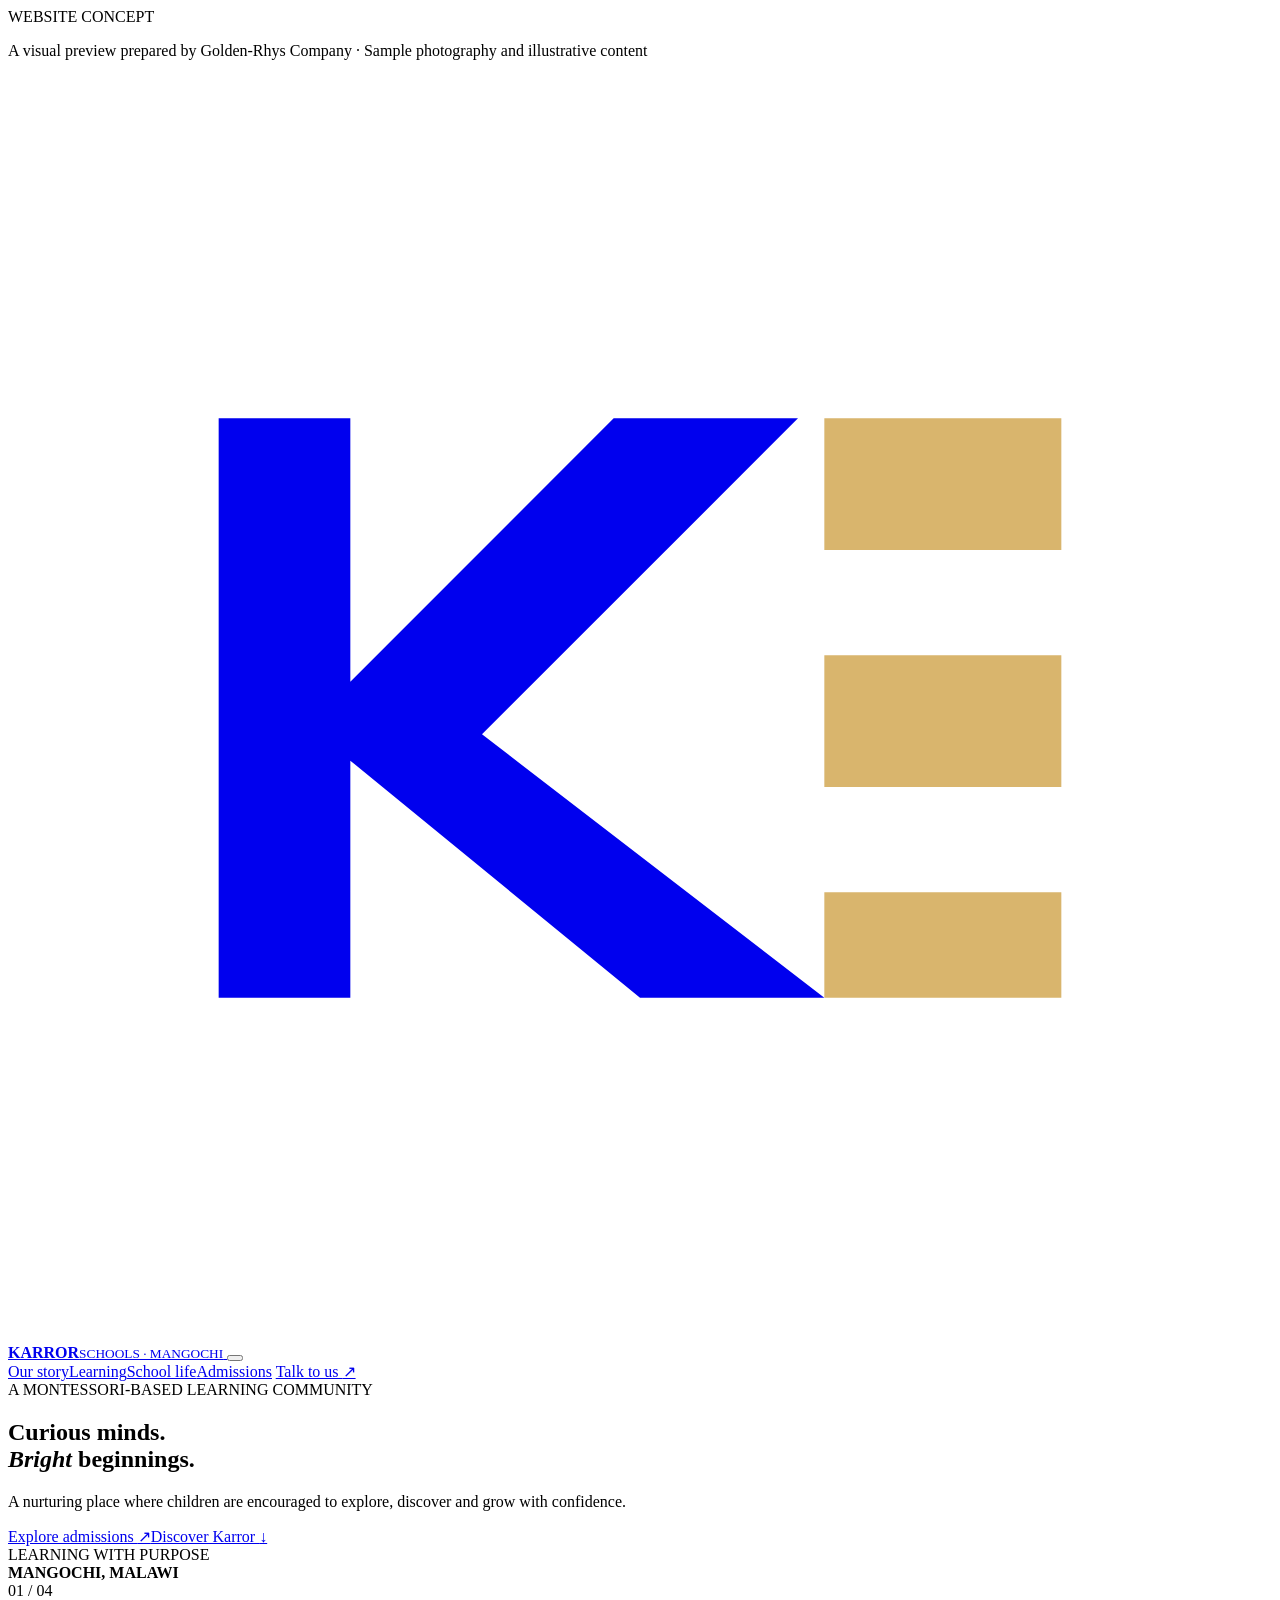
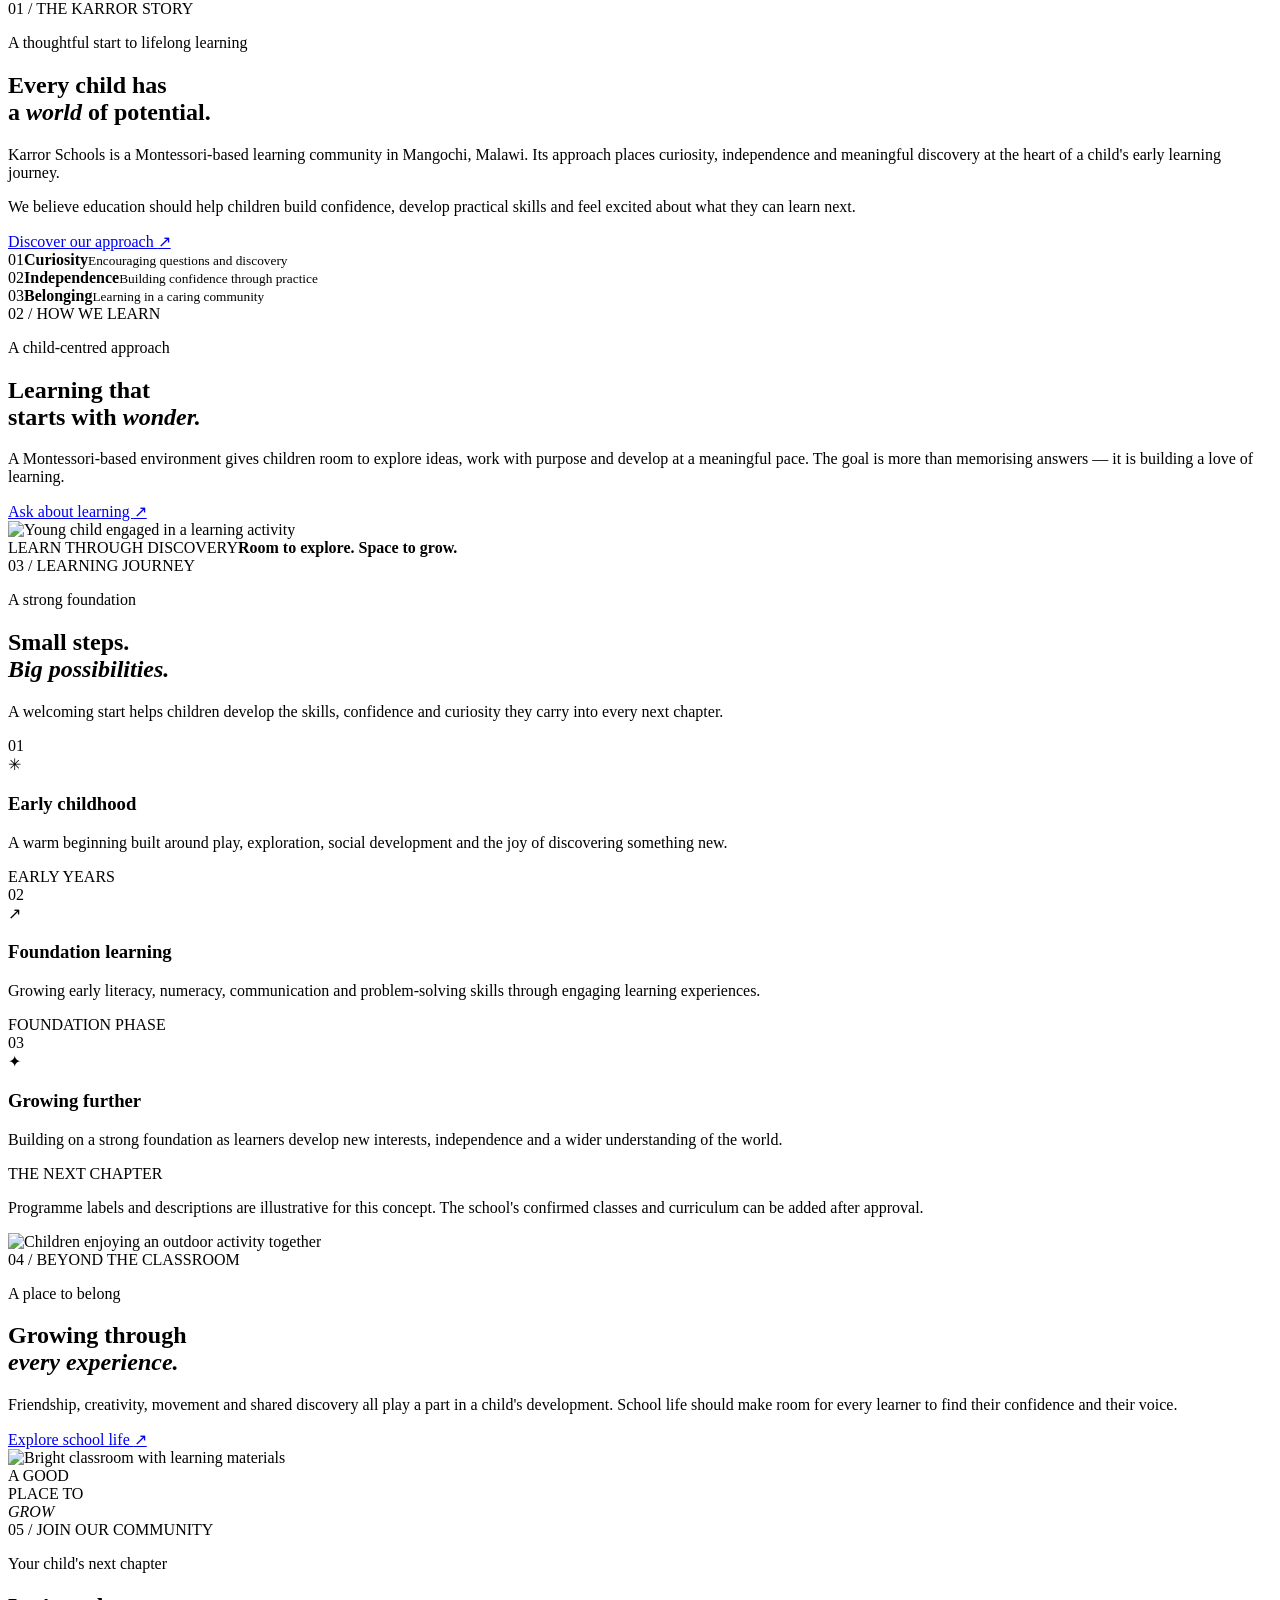
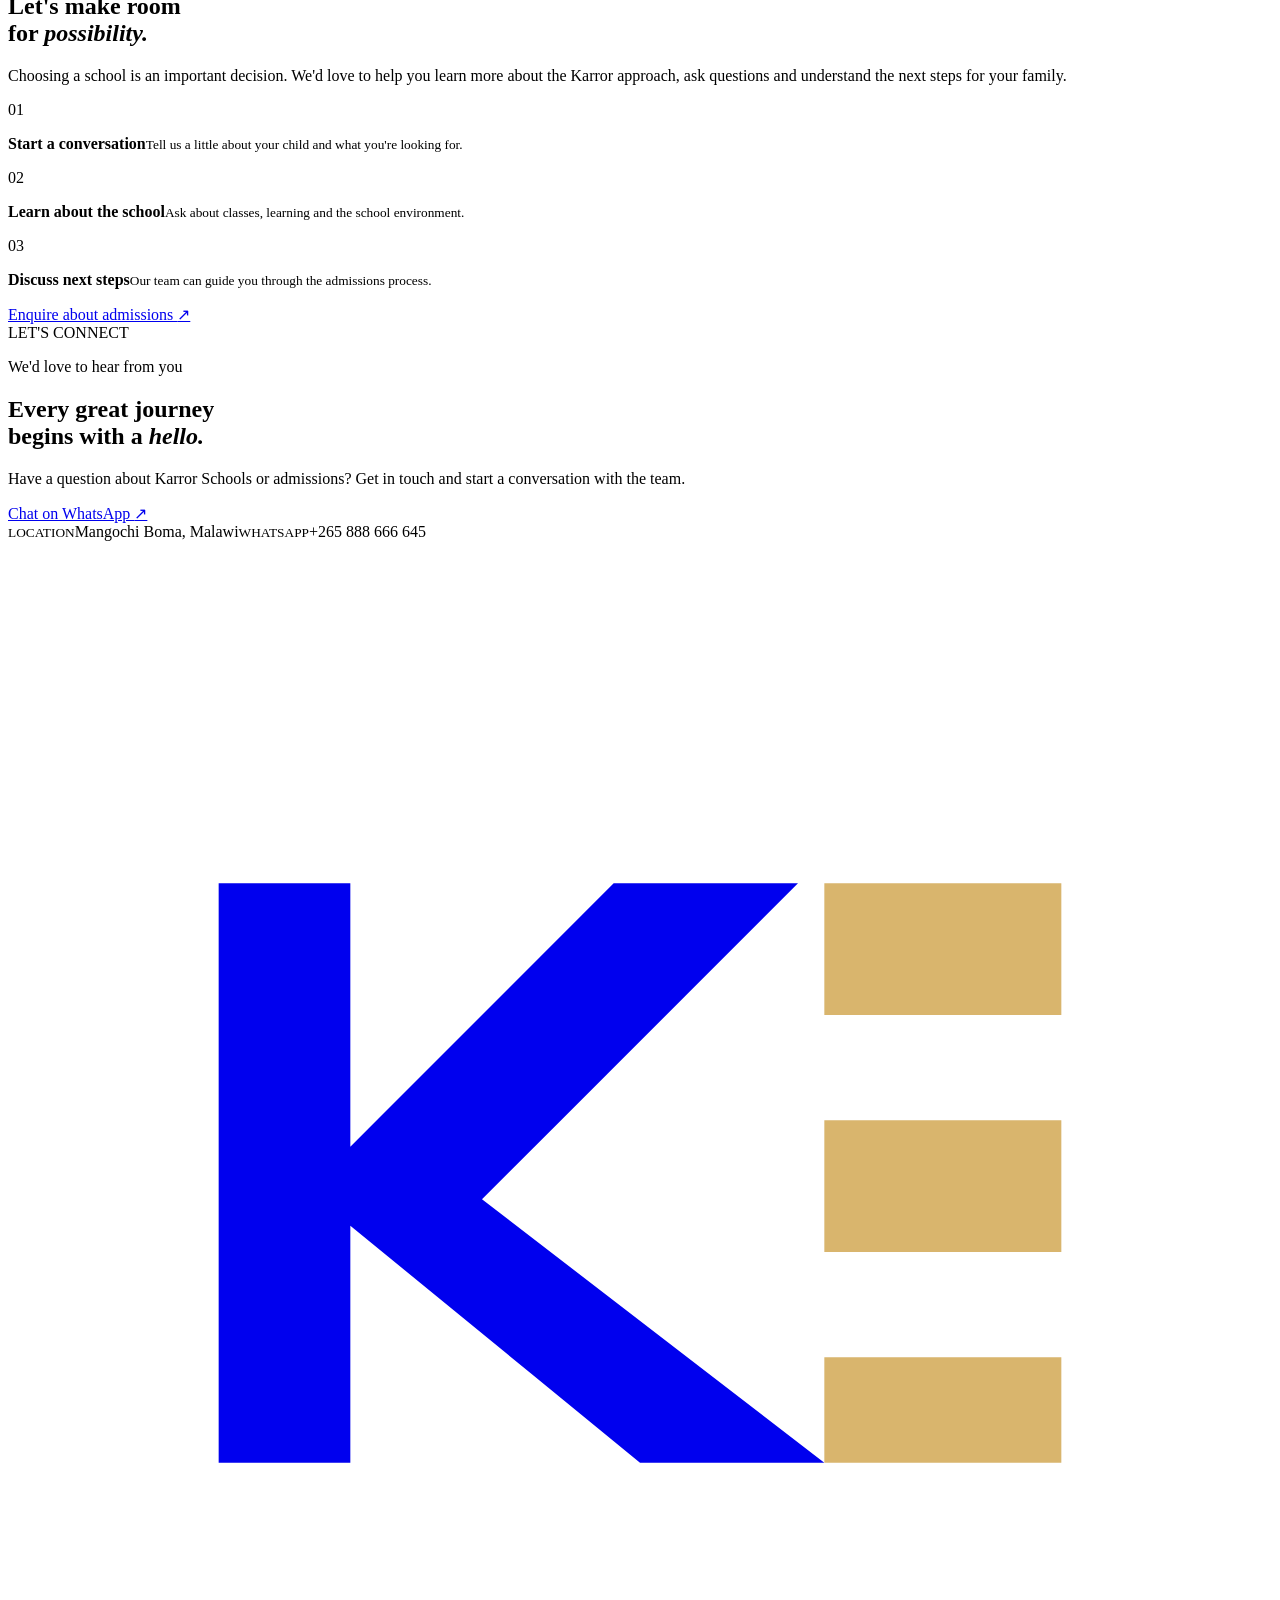
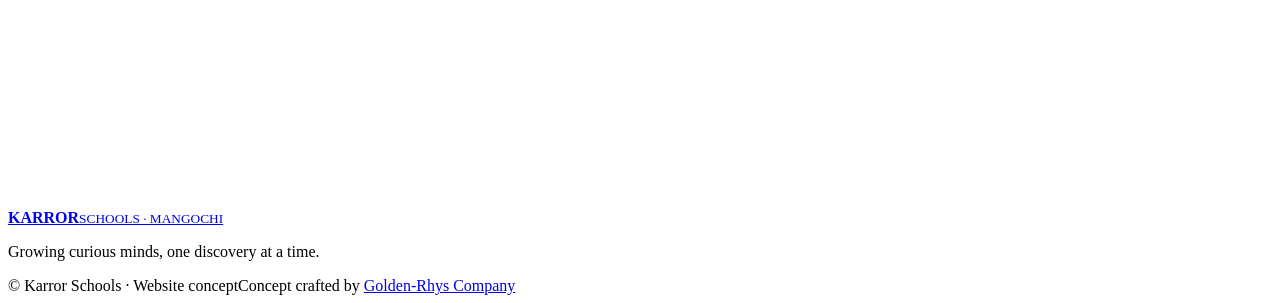
==== index.html @ cc53c333 "Build Karror Schools concept homepage" ====
<!doctype html>
<html lang="en">
<head>
  <meta charset="utf-8">
  <meta name="viewport" content="width=device-width, initial-scale=1">
  <meta name="theme-color" content="#102c27">
  <meta name="description" content="A website concept for Karror Schools in Mangochi, Malawi — a Montessori-based learning community.">
  <title>Karror Schools | Growing Curious Minds</title>
  <link rel="preconnect" href="https://fonts.googleapis.com">
  <link rel="preconnect" href="https://fonts.gstatic.com" crossorigin>
  <link href="https://fonts.googleapis.com/css2?family=DM+Sans:wght@400;500;600;700&family=Manrope:wght@400;500;600;700;800&display=swap" rel="stylesheet">
  <link rel="stylesheet" href="styles.css">
</head>
<body>
  <div class="concept-bar"><span>WEBSITE CONCEPT</span><p>A visual preview prepared by Golden-Rhys Company · Sample photography and illustrative content</p></div>
  <header class="site-header">
    <a class="brand" href="#home" aria-label="Karror Schools home">
      <span class="brand-mark"><svg viewBox="0 0 48 48" aria-hidden="true"><path d="M8 35V13h5v10l10-10h7L18 25l13 10h-7L13 26v9z" fill="currentColor"/><path d="M31 13h9v5h-9zM31 22h9v5h-9zM31 31h9v4h-9z" fill="#d9b56d"/></svg></span>
      <span><strong>KARROR</strong><small>SCHOOLS · MANGOCHI</small></span>
    </a>
    <button class="menu-toggle" aria-label="Open navigation" aria-expanded="false"><span></span><span></span></button>
    <nav class="main-nav" aria-label="Main navigation">
      <a href="#story">Our story</a><a href="#learning">Learning</a><a href="#life">School life</a><a href="#admissions">Admissions</a>
      <a class="nav-cta" href="#contact">Talk to us <span>↗</span></a>
    </nav>
  </header>

  <main>
    <section class="hero" id="home">
      <div class="hero-image" role="img" aria-label="Children learning together in a bright classroom"></div>
      <div class="hero-shade"></div>
      <div class="hero-content">
        <div class="eyebrow light"><span></span> A MONTESSORI-BASED LEARNING COMMUNITY</div>
        <h1>Curious minds.<br><em>Bright</em> beginnings.</h1>
        <p>A nurturing place where children are encouraged to explore, discover and grow with confidence.</p>
        <div class="hero-actions"><a class="button button-gold" href="#admissions">Explore admissions <span>↗</span></a><a class="text-link light-link" href="#story">Discover Karror <span>↓</span></a></div>
      </div>
      <div class="hero-note"><span class="note-line"></span><span>LEARNING WITH PURPOSE<br><b>MANGOCHI, MALAWI</b></span></div>
      <div class="hero-index">01 <span>/</span> 04</div>
    </section>

    <section class="intro section-wrap" id="story">
      <div class="section-kicker">01 / THE KARROR STORY</div>
      <div class="intro-grid">
        <div><p class="overline">A thoughtful start to lifelong learning</p><h2>Every child has<br>a <em>world</em> of potential.</h2></div>
        <div class="intro-copy"><p>Karror Schools is a Montessori-based learning community in Mangochi, Malawi. Its approach places curiosity, independence and meaningful discovery at the heart of a child's early learning journey.</p><p>We believe education should help children build confidence, develop practical skills and feel excited about what they can learn next.</p><a class="under-link" href="#learning">Discover our approach <span>↗</span></a></div>
      </div>
      <div class="values-strip"><div><span>01</span><b>Curiosity</b><small>Encouraging questions and discovery</small></div><div><span>02</span><b>Independence</b><small>Building confidence through practice</small></div><div><span>03</span><b>Belonging</b><small>Learning in a caring community</small></div></div>
    </section>

    <section class="learning-section" id="learning">
      <div class="section-wrap learning-grid">
        <div class="learning-copy"><div class="section-kicker light-kicker">02 / HOW WE LEARN</div><p class="overline gold-overline">A child-centred approach</p><h2>Learning that<br>starts with <em>wonder.</em></h2><p class="body-light">A Montessori-based environment gives children room to explore ideas, work with purpose and develop at a meaningful pace. The goal is more than memorising answers — it is building a love of learning.</p><a class="button button-outline" href="#contact">Ask about learning <span>↗</span></a></div>
        <div class="learning-photo"><img src="https://images.unsplash.com/photo-1503454537195-1dcabb73ffb9?auto=format&fit=crop&w=1100&q=85" alt="Young child engaged in a learning activity" loading="lazy"><div class="photo-caption"><span>LEARN THROUGH DISCOVERY</span><b>Room to explore. Space to grow.</b></div></div>
      </div>
    </section>

    <section class="programmes section-wrap">
      <div class="section-kicker">03 / LEARNING JOURNEY</div>
      <div class="section-heading"><div><p class="overline">A strong foundation</p><h2>Small steps.<br><em>Big possibilities.</em></h2></div><p class="section-desc">A welcoming start helps children develop the skills, confidence and curiosity they carry into every next chapter.</p></div>
      <div class="programme-cards">
        <article class="programme-card"><div class="card-number">01</div><div class="programme-icon">✳</div><h3>Early childhood</h3><p>A warm beginning built around play, exploration, social development and the joy of discovering something new.</p><span class="card-foot">EARLY YEARS</span></article>
        <article class="programme-card featured"><div class="card-number">02</div><div class="programme-icon">↗</div><h3>Foundation learning</h3><p>Growing early literacy, numeracy, communication and problem-solving skills through engaging learning experiences.</p><span class="card-foot">FOUNDATION PHASE</span></article>
        <article class="programme-card"><div class="card-number">03</div><div class="programme-icon">✦</div><h3>Growing further</h3><p>Building on a strong foundation as learners develop new interests, independence and a wider understanding of the world.</p><span class="card-foot">THE NEXT CHAPTER</span></article>
      </div>
      <p class="small-note">Programme labels and descriptions are illustrative for this concept. The school's confirmed classes and curriculum can be added after approval.</p>
    </section>

    <section class="life-section" id="life">
      <div class="life-image"><img src="https://images.unsplash.com/photo-1472162072942-cd5147eb3902?auto=format&fit=crop&w=1400&q=85" alt="Children enjoying an outdoor activity together" loading="lazy"></div>
      <div class="life-copy"><div class="section-kicker light-kicker">04 / BEYOND THE CLASSROOM</div><p class="overline gold-overline">A place to belong</p><h2>Growing through<br><em>every experience.</em></h2><p class="body-light">Friendship, creativity, movement and shared discovery all play a part in a child's development. School life should make room for every learner to find their confidence and their voice.</p><a class="text-link light-link" href="#contact">Explore school life <span>↗</span></a></div>
    </section>

    <section class="admissions section-wrap" id="admissions">
      <div class="admission-visual"><img src="https://images.unsplash.com/photo-1509062522246-3755977927d7?auto=format&fit=crop&w=1100&q=85" alt="Bright classroom with learning materials" loading="lazy"><div class="admission-stamp">A GOOD<br>PLACE TO<br><em>GROW</em></div></div>
      <div class="admission-copy"><div class="section-kicker">05 / JOIN OUR COMMUNITY</div><p class="overline">Your child's next chapter</p><h2>Let's make room<br>for <em>possibility.</em></h2><p>Choosing a school is an important decision. We'd love to help you learn more about the Karror approach, ask questions and understand the next steps for your family.</p><div class="steps"><div><span>01</span><p><b>Start a conversation</b><small>Tell us a little about your child and what you're looking for.</small></p></div><div><span>02</span><p><b>Learn about the school</b><small>Ask about classes, learning and the school environment.</small></p></div><div><span>03</span><p><b>Discuss next steps</b><small>Our team can guide you through the admissions process.</small></p></div></div><a class="button button-dark" href="#contact">Enquire about admissions <span>↗</span></a></div>
    </section>

    <section class="contact-section" id="contact">
      <div class="contact-pattern"></div>
      <div class="contact-inner"><div class="section-kicker light-kicker">LET'S CONNECT</div><p class="overline gold-overline">We'd love to hear from you</p><h2>Every great journey<br>begins with a <em>hello.</em></h2><p class="body-light">Have a question about Karror Schools or admissions? Get in touch and start a conversation with the team.</p><a class="button button-gold" href="https://wa.me/265888666645?text=Hello%20Karror%20Schools%2C%20I%27d%20like%20to%20enquire%20about%20the%20school." target="_blank" rel="noopener">Chat on WhatsApp <span>↗</span></a><div class="contact-meta"><span><small>LOCATION</small>Mangochi Boma, Malawi</span><span><small>WHATSAPP</small>+265 888 666 645</span></div></div>
    </section>
  </main>

  <footer class="site-footer"><a class="brand footer-brand" href="#home"><span class="brand-mark"><svg viewBox="0 0 48 48" aria-hidden="true"><path d="M8 35V13h5v10l10-10h7L18 25l13 10h-7L13 26v9z" fill="currentColor"/><path d="M31 13h9v5h-9zM31 22h9v5h-9zM31 31h9v4h-9z" fill="#d9b56d"/></svg></span><span><strong>KARROR</strong><small>SCHOOLS · MANGOCHI</small></span></a><p>Growing curious minds, one discovery at a time.</p><div class="footer-bottom"><span>© <span id="year"></span> Karror Schools · Website concept</span><span>Concept crafted by <a href="https://golden-rhys.onrender.com/" target="_blank" rel="noopener">Golden-Rhys Company</a></span></div></footer>
  <script src="script.js"></script>
</body>
</html>
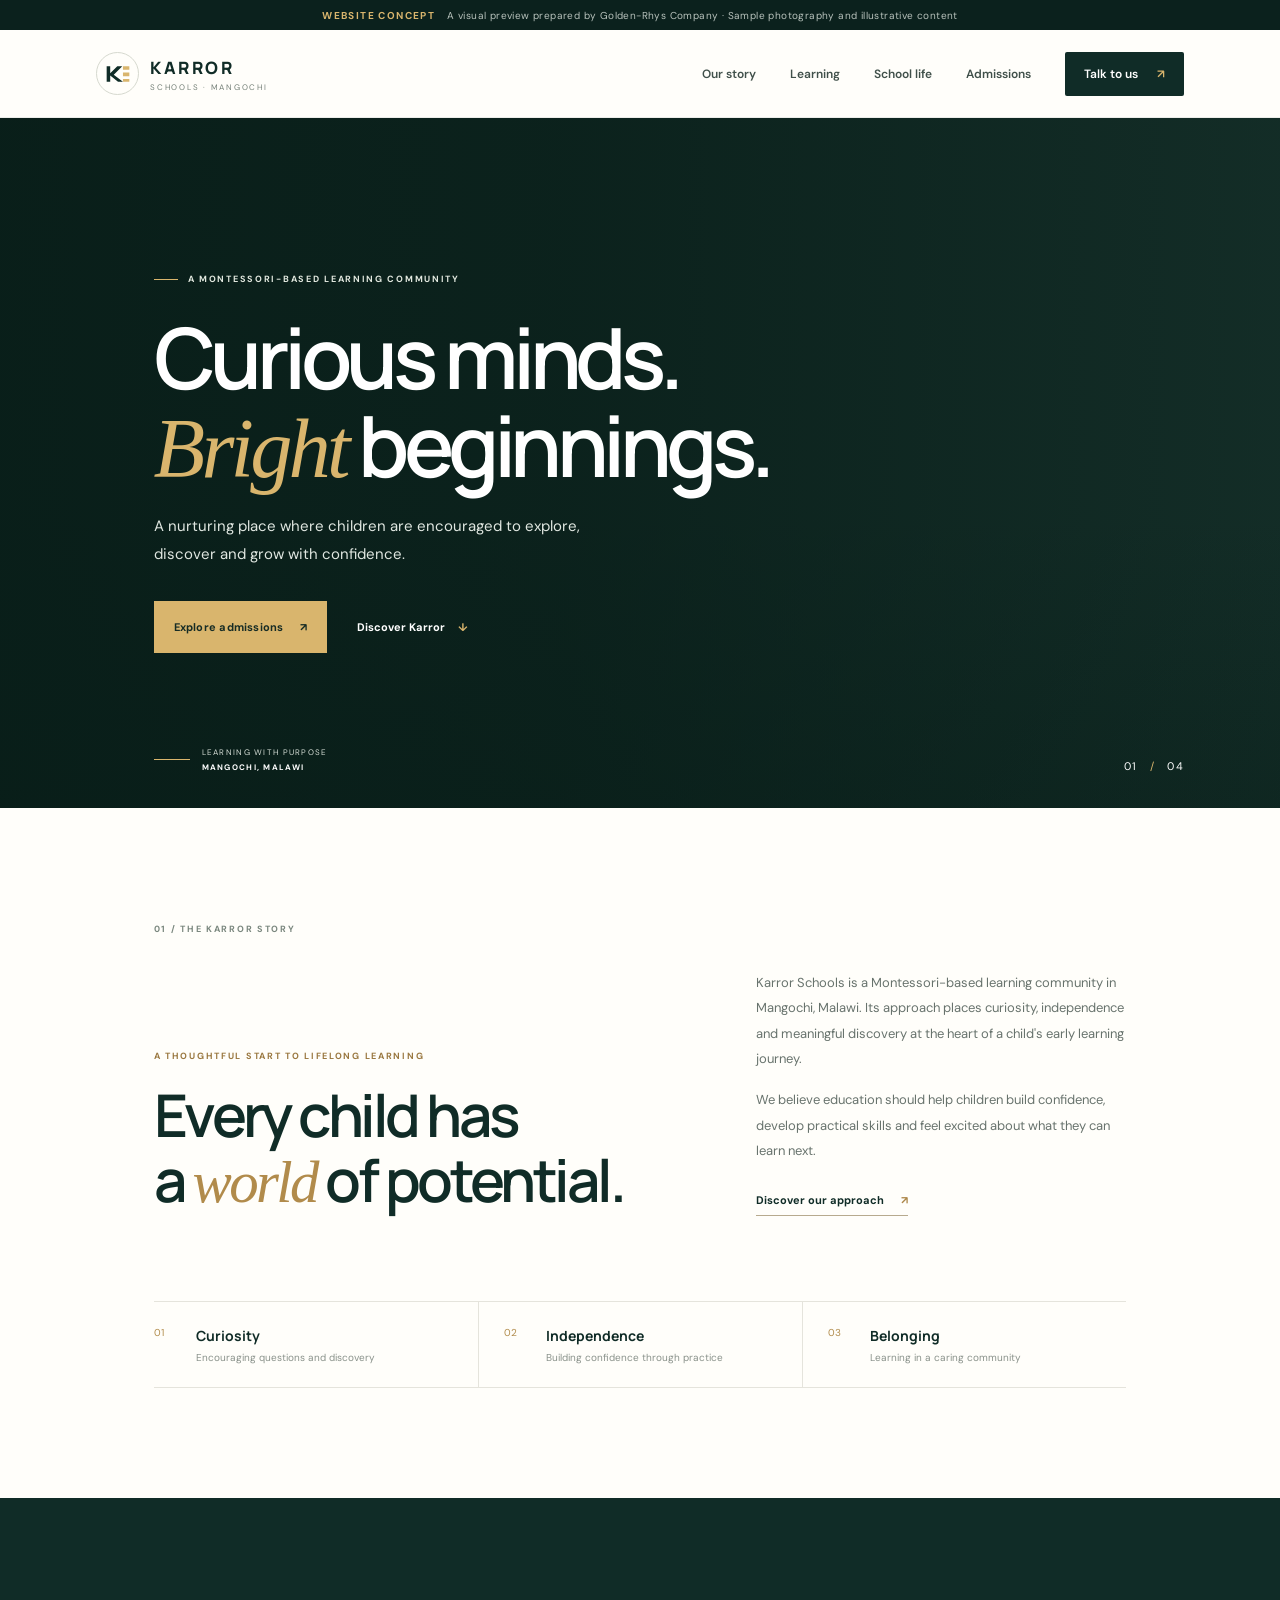
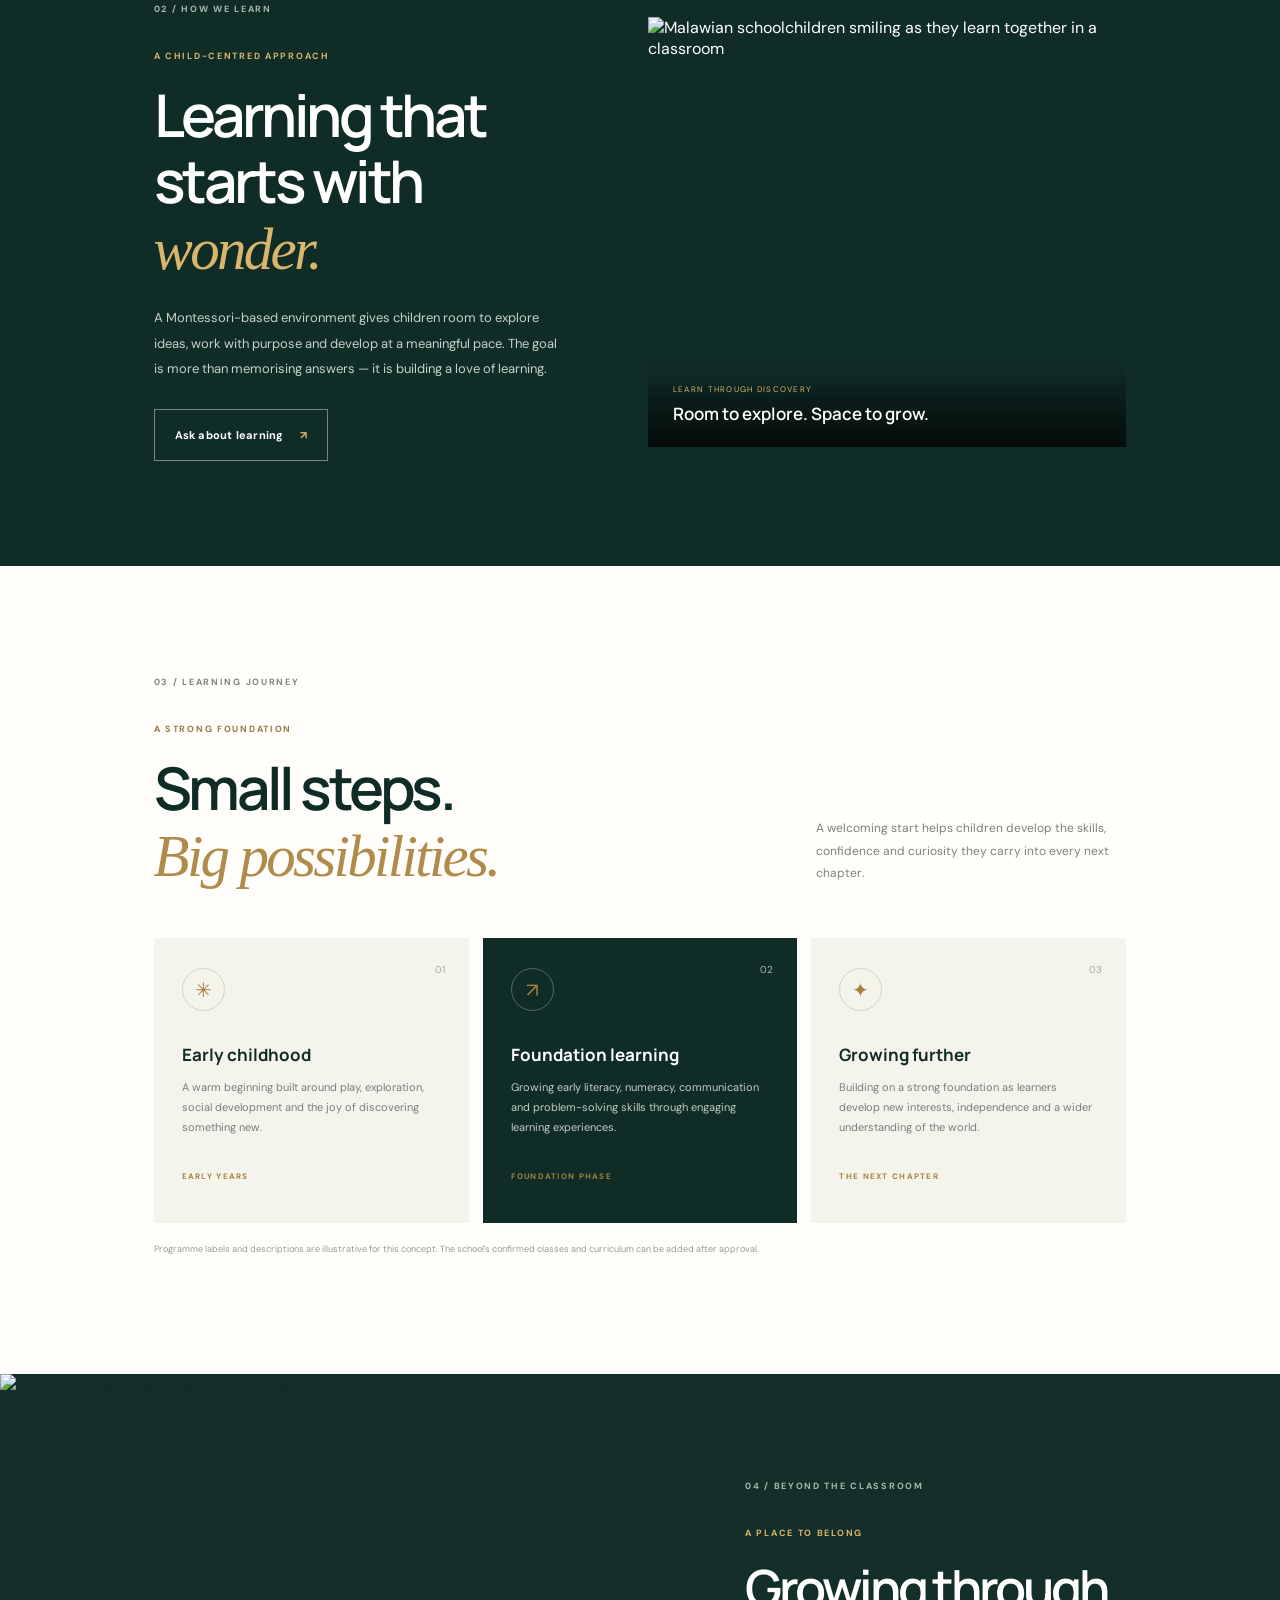
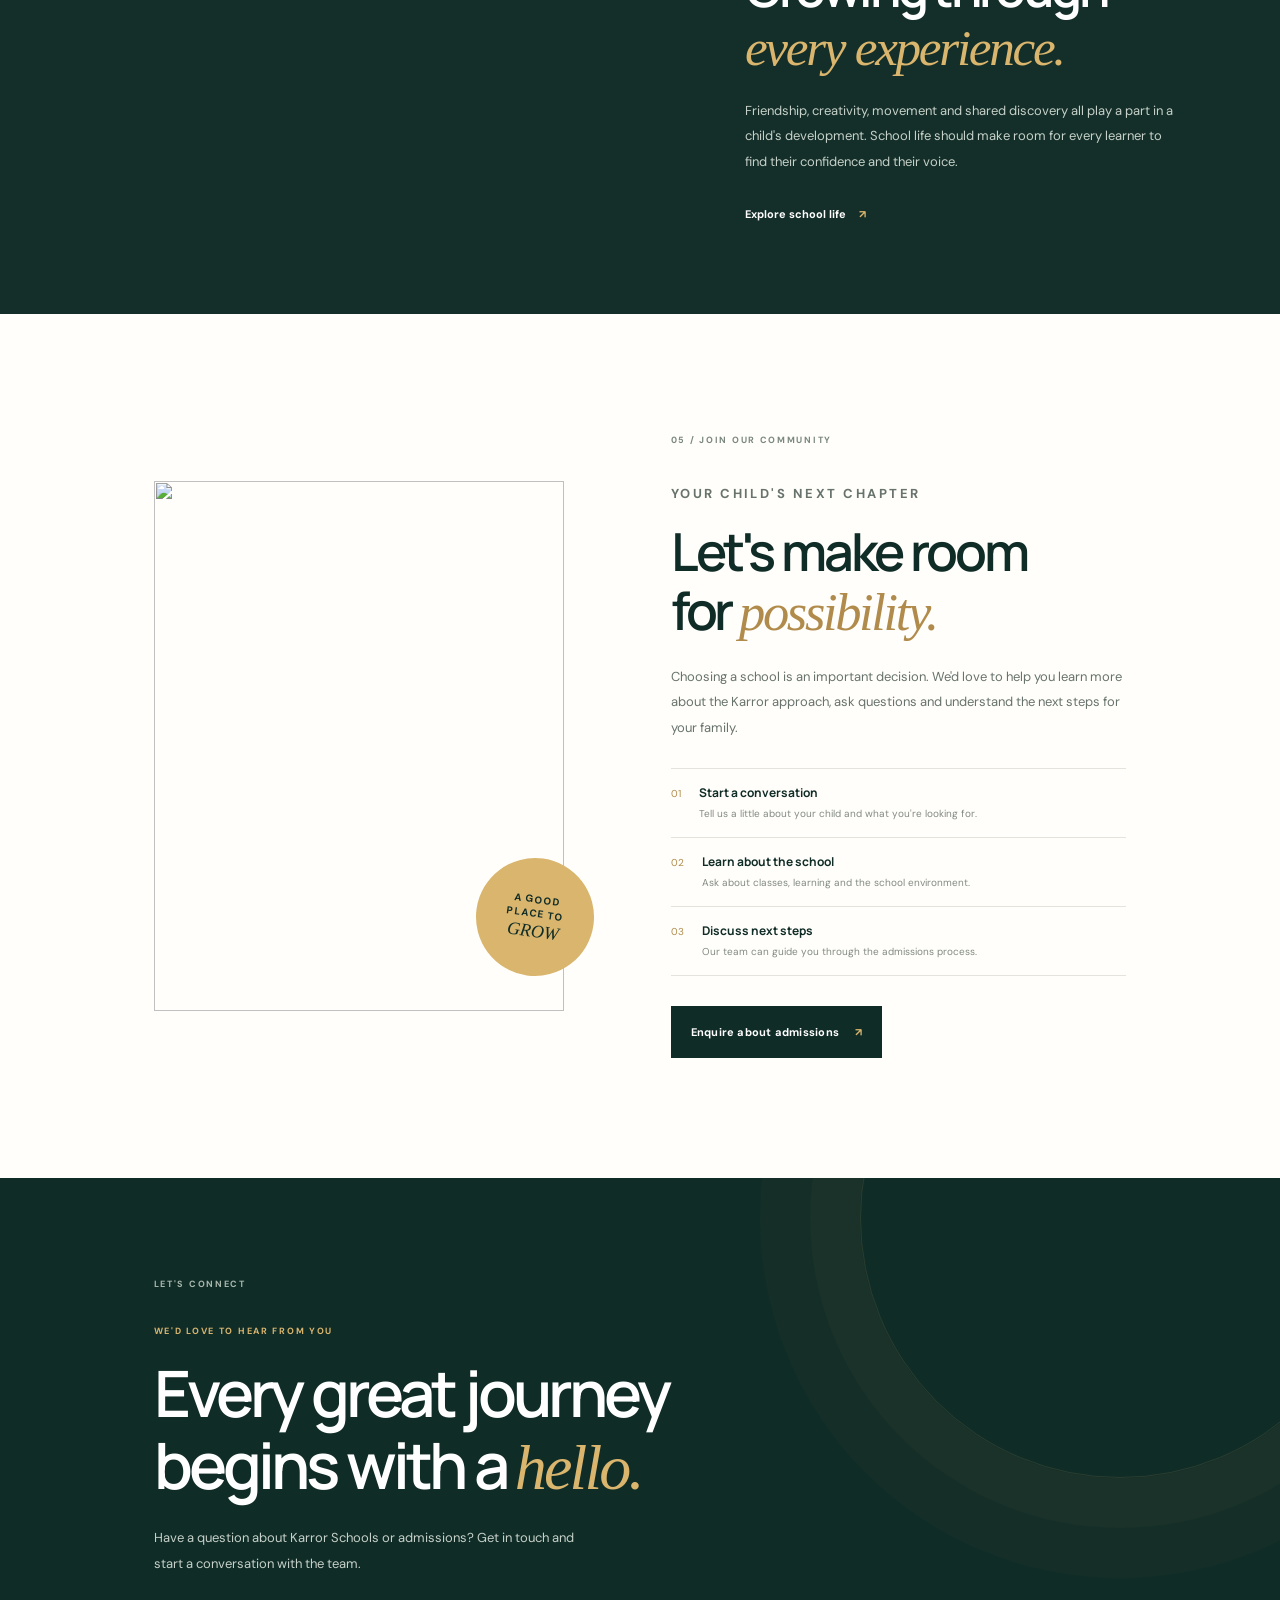
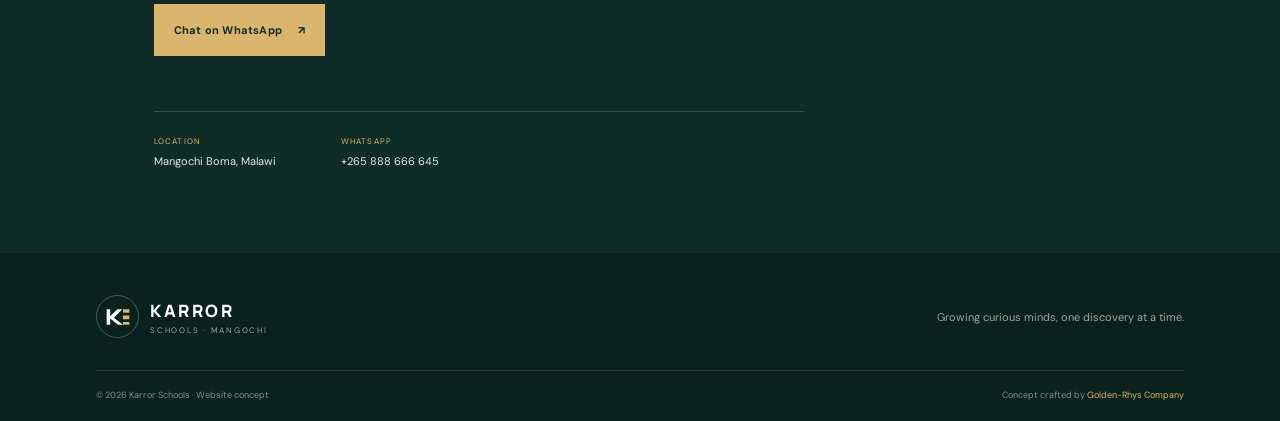
==== commit a7d3596a: "Use Malawi classroom photography throughout concept" ====
--- a/index.html
+++ b/index.html
@@ -51,7 +51,7 @@
     <section class="learning-section" id="learning">
       <div class="section-wrap learning-grid">
         <div class="learning-copy"><div class="section-kicker light-kicker">02 / HOW WE LEARN</div><p class="overline gold-overline">A child-centred approach</p><h2>Learning that<br>starts with <em>wonder.</em></h2><p class="body-light">A Montessori-based environment gives children room to explore ideas, work with purpose and develop at a meaningful pace. The goal is more than memorising answers — it is building a love of learning.</p><a class="button button-outline" href="#contact">Ask about learning <span>↗</span></a></div>
-        <div class="learning-photo"><img src="https://images.unsplash.com/photo-1503454537195-1dcabb73ffb9?auto=format&fit=crop&w=1100&q=85" alt="Young child engaged in a learning activity" loading="lazy"><div class="photo-caption"><span>LEARN THROUGH DISCOVERY</span><b>Room to explore. Space to grow.</b></div></div>
+        <div class="learning-photo"><img src="https://www.unicef.org/malawi/sites/unicef.org.malawi/files/styles/hero_extended/public/UNI515039%20%281%29.webp?itok=hQ1sMFBo" alt="Malawian schoolchildren smiling as they learn together in a classroom" loading="lazy"><div class="photo-caption"><span>LEARN THROUGH DISCOVERY</span><b>Room to explore. Space to grow.</b></div></div>
       </div>
     </section>
 
@@ -67,12 +67,12 @@
     </section>
 
     <section class="life-section" id="life">
-      <div class="life-image"><img src="https://images.unsplash.com/photo-1472162072942-cd5147eb3902?auto=format&fit=crop&w=1400&q=85" alt="Children enjoying an outdoor activity together" loading="lazy"></div>
+      <div class="life-image"><img src="https://www.unicef.org/malawi/sites/unicef.org.malawi/files/styles/open_graph_image/public/vv.webp.jpeg?itok=CFVja4Hd" alt="Malawian pupils reading and learning together" loading="lazy"></div>
       <div class="life-copy"><div class="section-kicker light-kicker">04 / BEYOND THE CLASSROOM</div><p class="overline gold-overline">A place to belong</p><h2>Growing through<br><em>every experience.</em></h2><p class="body-light">Friendship, creativity, movement and shared discovery all play a part in a child's development. School life should make room for every learner to find their confidence and their voice.</p><a class="text-link light-link" href="#contact">Explore school life <span>↗</span></a></div>
     </section>
 
     <section class="admissions section-wrap" id="admissions">
-      <div class="admission-visual"><img src="https://images.unsplash.com/photo-1509062522246-3755977927d7?auto=format&fit=crop&w=1100&q=85" alt="Bright classroom with learning materials" loading="lazy"><div class="admission-stamp">A GOOD<br>PLACE TO<br><em>GROW</em></div></div>
+      <div class="admission-visual"><img src="https://www.unicef.org/supply/sites/www.unicef.org.supply/files/styles/large_tile/public/Malawi-UNI711333-2024.webp?itok=UaK-K5gW alt="Malawian schoolchildren taking part in a classroom lesson" loading="lazy"><div class="admission-stamp">A GOOD<br>PLACE TO<br><em>GROW</em></div></div>
       <div class="admission-copy"><div class="section-kicker">05 / JOIN OUR COMMUNITY</div><p class="overline">Your child's next chapter</p><h2>Let's make room<br>for <em>possibility.</em></h2><p>Choosing a school is an important decision. We'd love to help you learn more about the Karror approach, ask questions and understand the next steps for your family.</p><div class="steps"><div><span>01</span><p><b>Start a conversation</b><small>Tell us a little about your child and what you're looking for.</small></p></div><div><span>02</span><p><b>Learn about the school</b><small>Ask about classes, learning and the school environment.</small></p></div><div><span>03</span><p><b>Discuss next steps</b><small>Our team can guide you through the admissions process.</small></p></div></div><a class="button button-dark" href="#contact">Enquire about admissions <span>↗</span></a></div>
     </section>
 
--- a/styles.css
+++ b/styles.css
@@ -0,0 +1 @@
+:root{--forest:#102c27;--forest2:#183c34;--cream:#f6f4ed;--paper:#fffefa;--gold:#d9b56d;--ink:#172a25;--muted:#68736d;--line:#e5e4dc;--serif:Georgia,"Times New Roman",serif;--sans:"DM Sans",sans-serif;--display:"Manrope",sans-serif}*{box-sizing:border-box}html{scroll-behavior:smooth;scroll-padding-top:90px}body{margin:0;background:var(--paper);color:var(--ink);font-family:var(--sans);-webkit-font-smoothing:antialiased}.concept-bar{min-height:30px;background:#0b211d;color:#d7e0d9;display:flex;justify-content:center;align-items:center;gap:12px;padding:6px 16px;font-size:10px;letter-spacing:.04em}.concept-bar span{color:var(--gold);font-weight:700;letter-spacing:.14em}.concept-bar p{margin:0;color:#b8c2bc}.site-header{height:88px;padding:0 7.5%;display:flex;align-items:center;justify-content:space-between;background:var(--paper);position:sticky;top:0;z-index:20;border-bottom:1px solid rgba(16,44,39,.08)}.brand{display:flex;align-items:center;gap:11px;text-decoration:none;color:var(--forest)}.brand-mark{width:43px;height:43px;border:1px solid #d6d9cf;border-radius:50%;display:grid;place-items:center}.brand-mark svg{width:34px;height:34px}.brand strong{display:block;font:800 17px var(--display);letter-spacing:.15em}.brand small{display:block;font-size:8px;letter-spacing:.22em;color:#758078;margin-top:3px}.main-nav{display:flex;align-items:center;gap:34px}.main-nav>a{font-size:12px;color:#40504a;text-decoration:none;font-weight:600;transition:color .2s}.main-nav>a:hover{color:#a77e36}.main-nav .nav-cta{background:var(--forest);color:white;padding:14px 19px;border-radius:2px}.nav-cta span,.button span{margin-left:16px;color:var(--gold)}.menu-toggle{display:none;background:none;border:0}.hero{height:min(690px,76vw);min-height:560px;position:relative;display:flex;align-items:center;background:#142e28;overflow:hidden}.hero-image{position:absolute;inset:0;background-image:url("https://images.unsplash.com/photo-1503676260728-1c00da094a0b?auto=format&fit=crop&w=2200&q=90");background-size:cover;background-position:center 42%;opacity:.78}.hero-shade{position:absolute;inset:0;background:linear-gradient(90deg,rgba(8,29,24,.91) 0%,rgba(8,29,24,.72) 44%,rgba(8,29,24,.08) 100%),linear-gradient(0deg,rgba(8,29,24,.38),transparent 42%)}.hero-content{position:relative;z-index:1;color:white;margin-left:12%;max-width:640px;padding:60px 0}.eyebrow,.section-kicker{font-size:9px;letter-spacing:.19em;font-weight:700;color:#7a877e}.eyebrow{display:flex;align-items:center;gap:10px}.eyebrow span{width:24px;height:1px;background:var(--gold)}.eyebrow.light{color:#e2e8df}.hero h1{font:600 clamp(48px,6.6vw,88px)/1.04 var(--display);letter-spacing:-.065em;margin:28px 0 20px}.hero h1 em,h2 em{font-family:var(--serif);font-weight:400;color:var(--gold);letter-spacing:-.045em}.hero-content>p{font-size:15px;line-height:1.85;color:#e0e7e1;max-width:430px}.hero-actions{display:flex;align-items:center;gap:30px;margin-top:32px}.button{display:inline-flex;align-items:center;justify-content:space-between;min-height:52px;padding:0 20px;text-decoration:none;font-size:11px;font-weight:700;letter-spacing:.02em;transition:transform .2s,background .2s}.button:hover{transform:translateY(-2px)}.button-gold{background:var(--gold);color:#172c25}.button-gold span{color:#172c25}.text-link{font-size:11px;font-weight:700;text-decoration:none}.light-link{color:#fff}.text-link span{margin-left:10px;color:var(--gold)}.hero-note{position:absolute;bottom:34px;left:12%;display:flex;align-items:center;gap:12px;color:#d5ddd6;font-size:8px;line-height:1.8;letter-spacing:.16em}.hero-note b{color:white}.note-line{width:36px;height:1px;background:var(--gold)}.hero-index{position:absolute;bottom:35px;right:7.5%;font-size:11px;color:white;letter-spacing:.12em}.hero-index span{color:var(--gold);padding:0 8px}.section-wrap{padding-left:12%;padding-right:12%}.intro{padding-top:115px;padding-bottom:110px}.section-kicker{margin-bottom:35px}.intro-grid{display:grid;grid-template-columns:1.05fr .8fr;gap:12%;align-items:end}.overline{font-size:9px;letter-spacing:.19em;text-transform:uppercase;color:#9a7840;font-weight:700;margin:0 0 20px}.intro h2,.section-heading h2,.learning-copy h2,.life-copy h2,.admission-copy h2,.contact-inner h2{font:600 clamp(38px,4.6vw,61px)/1.12 var(--display);letter-spacing:-.06em;color:var(--forest);margin:0}.intro h2 em,.section-heading h2 em,.admission-copy h2 em{color:#b18b4b}.intro-copy p,.admission-copy>p{font-size:13px;line-height:1.95;color:#68736d;margin:0 0 16px}.under-link{display:inline-block;color:var(--forest);font-size:11px;font-weight:700;text-decoration:none;border-bottom:1px solid #b7aa8e;padding:0 0 8px;margin-top:14px}.under-link span{color:#ad8749;margin-left:14px}.values-strip{margin-top:85px;border-top:1px solid var(--line);border-bottom:1px solid var(--line);display:grid;grid-template-columns:repeat(3,1fr)}.values-strip>div{padding:24px 24px 23px 0;display:grid;grid-template-columns:32px 1fr;column-gap:10px}.values-strip>div+div{border-left:1px solid var(--line);padding-left:25px}.values-strip span{grid-row:span 2;font-size:10px;color:#b18b4b}.values-strip b{font:700 14px var(--display);color:var(--forest)}.values-strip small{font-size:10px;color:#89918a;margin-top:6px}.learning-section{background:var(--forest);padding:105px 0;color:white}.learning-grid{display:grid;grid-template-columns:.85fr 1fr;gap:9%;align-items:center}.light-kicker{color:#a9b8ad}.gold-overline{color:var(--gold)}.learning-copy h2,.life-copy h2,.contact-inner h2{color:#fff}.body-light{font-size:13px;line-height:1.95;color:#c6d1c9;max-width:430px;margin:22px 0 28px}.button-outline{border:1px solid rgba(255,255,255,.42);color:white}.button-outline span{color:var(--gold)}.learning-photo{height:430px;position:relative}.learning-photo img,.life-image img,.admission-visual img{width:100%;height:100%;object-fit:cover;display:block}.learning-photo img{object-position:center}.photo-caption{position:absolute;bottom:0;left:0;right:0;padding:22px 25px;background:linear-gradient(0deg,rgba(0,0,0,.75),transparent);color:white}.photo-caption span{display:block;font-size:8px;letter-spacing:.16em;color:var(--gold);margin-bottom:8px}.photo-caption b{font:600 17px var(--display)}.programmes{padding-top:110px;padding-bottom:110px}.section-heading{display:flex;justify-content:space-between;align-items:end;gap:60px;margin-bottom:48px}.section-desc{max-width:310px;font-size:12px;line-height:1.9;color:#7a847d;margin:0 0 5px}.programme-cards{display:grid;grid-template-columns:repeat(3,1fr);gap:14px}.programme-card{background:#f4f3ec;padding:30px 28px 24px;min-height:285px;position:relative}.programme-card.featured{background:var(--forest);color:white}.card-number{position:absolute;right:24px;top:25px;font-size:10px;color:#a7aaa0}.featured .card-number{color:#a8b8ad}.programme-icon{width:43px;height:43px;border:1px solid #d5d4c9;border-radius:50%;display:grid;place-items:center;color:#a7803f;font-size:20px;margin-bottom:32px}.featured .programme-icon{border-color:#536a60}.programme-card h3{font:700 17px var(--display);margin:0 0 12px;color:var(--forest)}.featured h3{color:white}.programme-card p{font-size:11px;line-height:1.8;color:#778078;margin:0 0 25px}.featured p{color:#c2cdc5}.card-foot{font-size:8px;letter-spacing:.16em;font-weight:700;color:#a7803f}.small-note{font-size:9px;color:#959b94;margin-top:20px}.life-section{display:grid;grid-template-columns:1.05fr .95fr;background:#142f29;min-height:540px}.life-image{min-height:540px}.life-copy{padding:85px 13% 70px 12%;align-self:center}.life-copy h2{font-size:clamp(37px,4vw,55px)}.admissions{padding-top:120px;padding-bottom:120px;display:grid;grid-template-columns:.9fr 1fr;gap:11%;align-items:center}.admission-visual{height:530px;position:relative}.admission-visual img{object-position:center}.admission-stamp{position:absolute;right:-30px;bottom:35px;background:var(--gold);width:118px;height:118px;border-radius:50%;display:grid;place-content:center;text-align:center;font-size:10px;line-height:1.4;letter-spacing:.12em;font-weight:700;color:var(--forest);transform:rotate(8deg)}.admission-stamp em{font:italic 18px var(--serif);letter-spacing:0}.admission-copy h2{font-size:clamp(37px,4.1vw,55px)}.admission-copy>p{margin-top:22px}.steps{margin:28px 0 30px;border-top:1px solid var(--line)}.steps>div{display:flex;gap:18px;padding:15px 0;border-bottom:1px solid var(--line)}.steps>div>span{font-size:10px;color:#b18b4b;padding-top:3px}.steps p{margin:0}.steps b{display:block;font:700 12px var(--display);color:var(--forest)}.steps small{display:block;font-size:10px;color:#828b83;margin-top:5px;line-height:1.6}.button-dark{background:var(--forest);color:white}.button-dark span{color:var(--gold)}.contact-section{background:var(--forest);position:relative;overflow:hidden;padding:100px 12% 85px}.contact-pattern{position:absolute;width:520px;height:520px;border:1px solid rgba(217,181,109,.12);border-radius:50%;right:-100px;top:-220px;box-shadow:0 0 0 50px rgba(217,181,109,.025),0 0 0 100px rgba(217,181,109,.02)}.contact-inner{position:relative;z-index:1;max-width:650px}.contact-inner h2{font-size:clamp(40px,5vw,65px)}.contact-inner .body-light{margin-bottom:28px}.contact-meta{display:flex;gap:65px;margin-top:55px;padding-top:24px;border-top:1px solid rgba(255,255,255,.17)}.contact-meta span{font-size:11px;color:#e3e8e2}.contact-meta small{display:block;color:var(--gold);font-size:8px;letter-spacing:.15em;margin-bottom:8px}.site-footer{padding:42px 7.5% 20px;background:#0b211d;color:#dce5dd;display:grid;grid-template-columns:1fr 1fr;align-items:center}.footer-brand{color:white}.footer-brand .brand-mark{border-color:#496056}.footer-brand small{color:#9ca99f}.site-footer>p{font-size:11px;color:#9ba99f;text-align:right}.footer-bottom{grid-column:1/-1;border-top:1px solid rgba(255,255,255,.12);margin-top:32px;padding-top:18px;display:flex;justify-content:space-between;font-size:9px;color:#829087}.footer-bottom a{color:var(--gold);text-decoration:none}@media(max-width:900px){.site-header{padding:0 5%;height:76px}.main-nav{gap:18px}.main-nav>a{font-size:11px}.section-wrap{padding-left:8%;padding-right:8%}.hero-content{margin-left:8%}.hero-note{left:8%}.intro-grid{gap:7%}.learning-grid{gap:6%}.admissions{gap:8%}.contact-section{padding-left:8%;padding-right:8%}}@media(max-width:680px){.concept-bar{justify-content:flex-start;gap:8px;font-size:8px;flex-wrap:wrap}.concept-bar p{font-size:8px}.site-header{height:70px;padding:0 6%}.brand-mark{width:38px;height:38px}.brand strong{font-size:15px}.menu-toggle{display:flex;flex-direction:column;gap:6px;padding:10px}.menu-toggle span{width:23px;height:1px;background:var(--forest)}.main-nav{display:none;position:absolute;top:70px;left:0;right:0;background:var(--paper);padding:22px 6% 28px;box-shadow:0 12px 18px rgba(0,0,0,.08);align-items:stretch;gap:0;flex-direction:column}.main-nav.open{display:flex}.main-nav>a{padding:13px 0;border-bottom:1px solid var(--line);font-size:13px}.main-nav .nav-cta{margin-top:14px;padding:14px 16px;border:0}.hero{min-height:620px;height:78vh;max-height:760px}.hero-image{background-position:57% center}.hero-shade{background:linear-gradient(90deg,rgba(8,29,24,.88),rgba(8,29,24,.42)),linear-gradient(0deg,rgba(8,29,24,.45),transparent 55%)}.hero-content{margin:0;padding:50px 7%;max-width:100%}.hero h1{font-size:clamp(48px,13vw,70px)}.hero-content>p{font-size:13px;max-width:330px}.hero-actions{gap:18px;flex-wrap:wrap}.hero-note{left:7%;bottom:25px}.hero-index{right:7%;bottom:29px}.section-wrap{padding-left:7%;padding-right:7%}.intro{padding-top:75px;padding-bottom:75px}.section-kicker{margin-bottom:27px}.intro-grid,.learning-grid,.admissions{grid-template-columns:1fr;gap:30px}.intro h2,.section-heading h2,.learning-copy h2,.life-copy h2,.admission-copy h2{font-size:43px}.intro-copy p{font-size:12px}.values-strip{margin-top:50px;grid-template-columns:1fr}.values-strip>div{padding:18px 0}.values-strip>div+div{border-left:0;border-top:1px solid var(--line);padding-left:0}.learning-section{padding:75px 0}.learning-photo{height:340px;margin-top:12px}.programmes{padding-top:75px;padding-bottom:75px}.section-heading{display:block;margin-bottom:32px}.section-desc{margin-top:20px}.programme-cards{grid-template-columns:1fr;gap:10px}.programme-card{min-height:230px;padding:25px}.programme-icon{margin-bottom:20px}.life-section{grid-template-columns:1fr}.life-image{min-height:330px;height:330px}.life-copy{padding:70px 7% 75px}.admissions{padding-top:75px;padding-bottom:80px}.admission-visual{height:380px;margin-right:20px;margin-bottom:12px}.admission-stamp{width:95px;height:95px;right:-20px;bottom:22px;font-size:8px}.admission-stamp em{font-size:15px}.contact-section{padding:75px 7% 65px}.contact-inner h2{font-size:45px}.contact-meta{gap:28px;flex-wrap:wrap;margin-top:40px}.site-footer{padding:35px 7% 18px;grid-template-columns:1fr;gap:15px}.site-footer>p{text-align:left;margin:0}.footer-bottom{margin-top:18px;gap:12px;flex-direction:column}.button{min-height:49px}}@media(prefers-reduced-motion:reduce){html{scroll-behavior:auto}*,*::before,*::after{transition:none!important}}
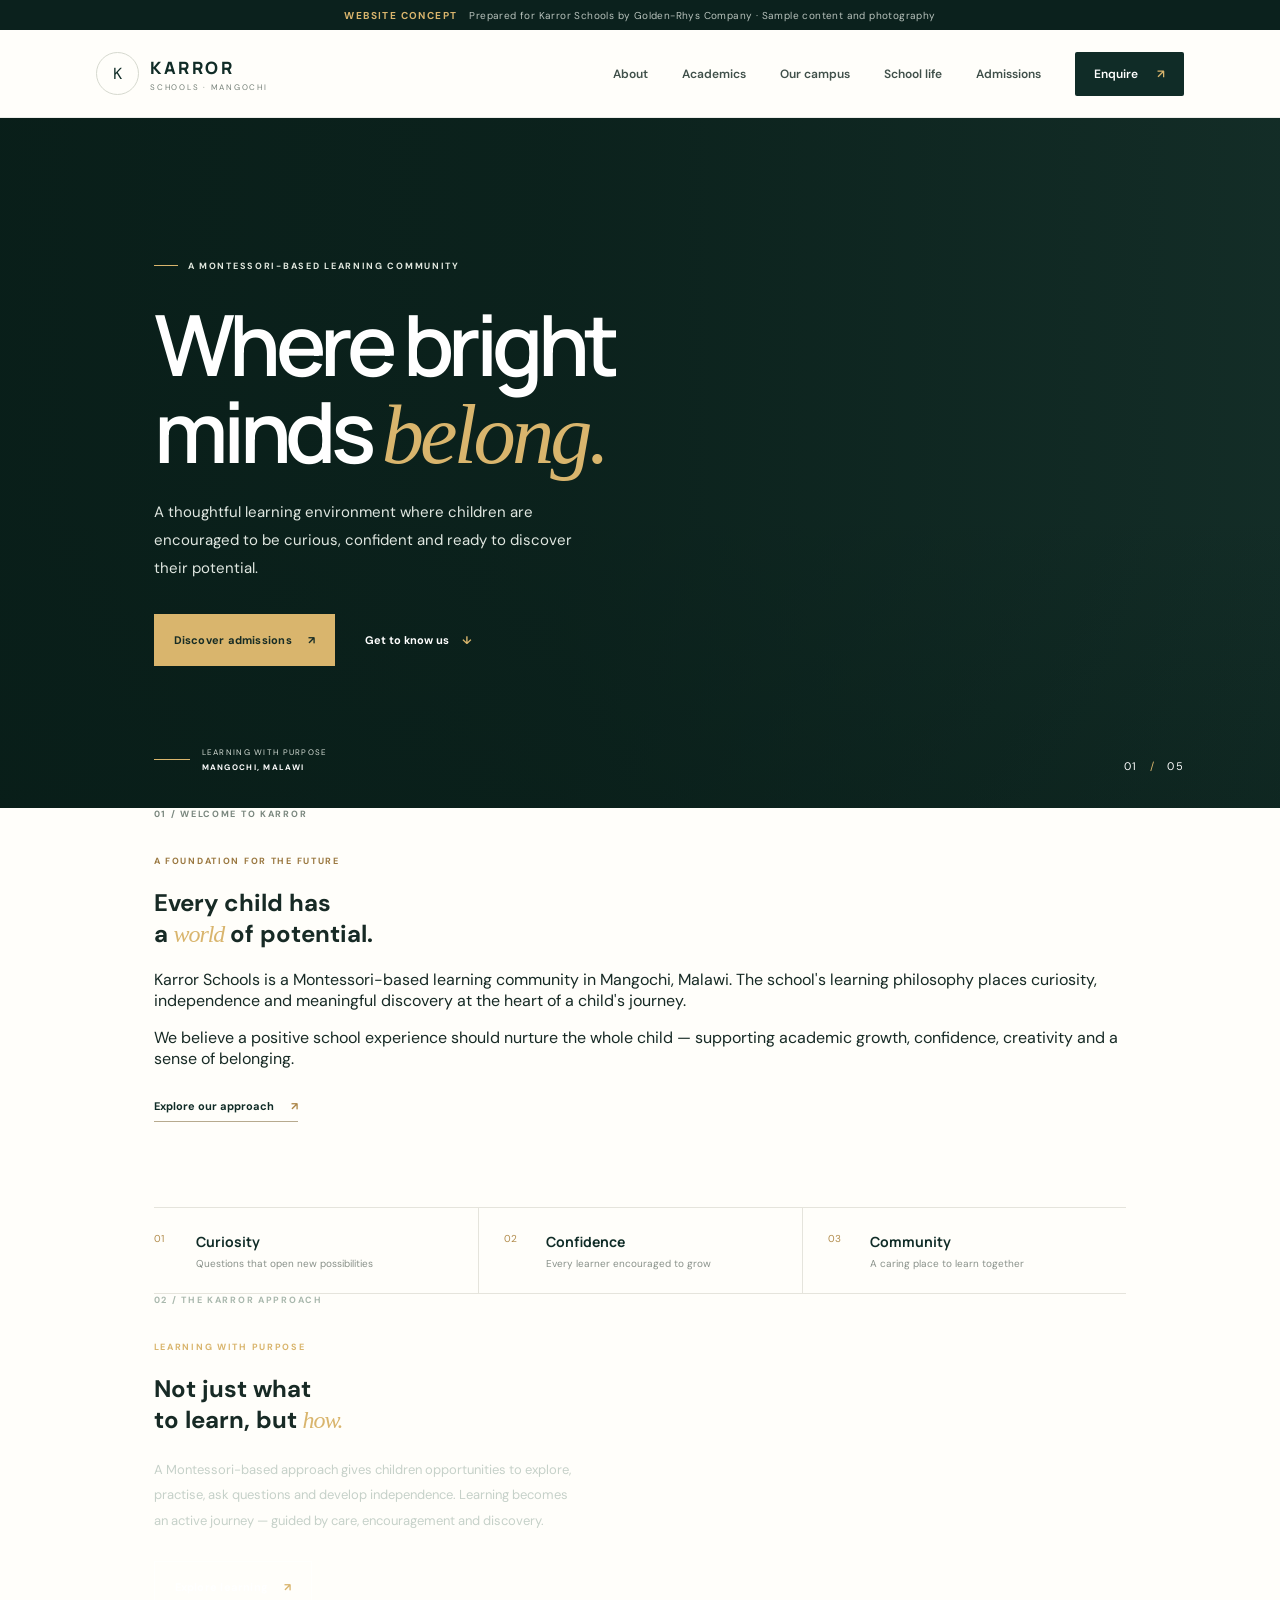
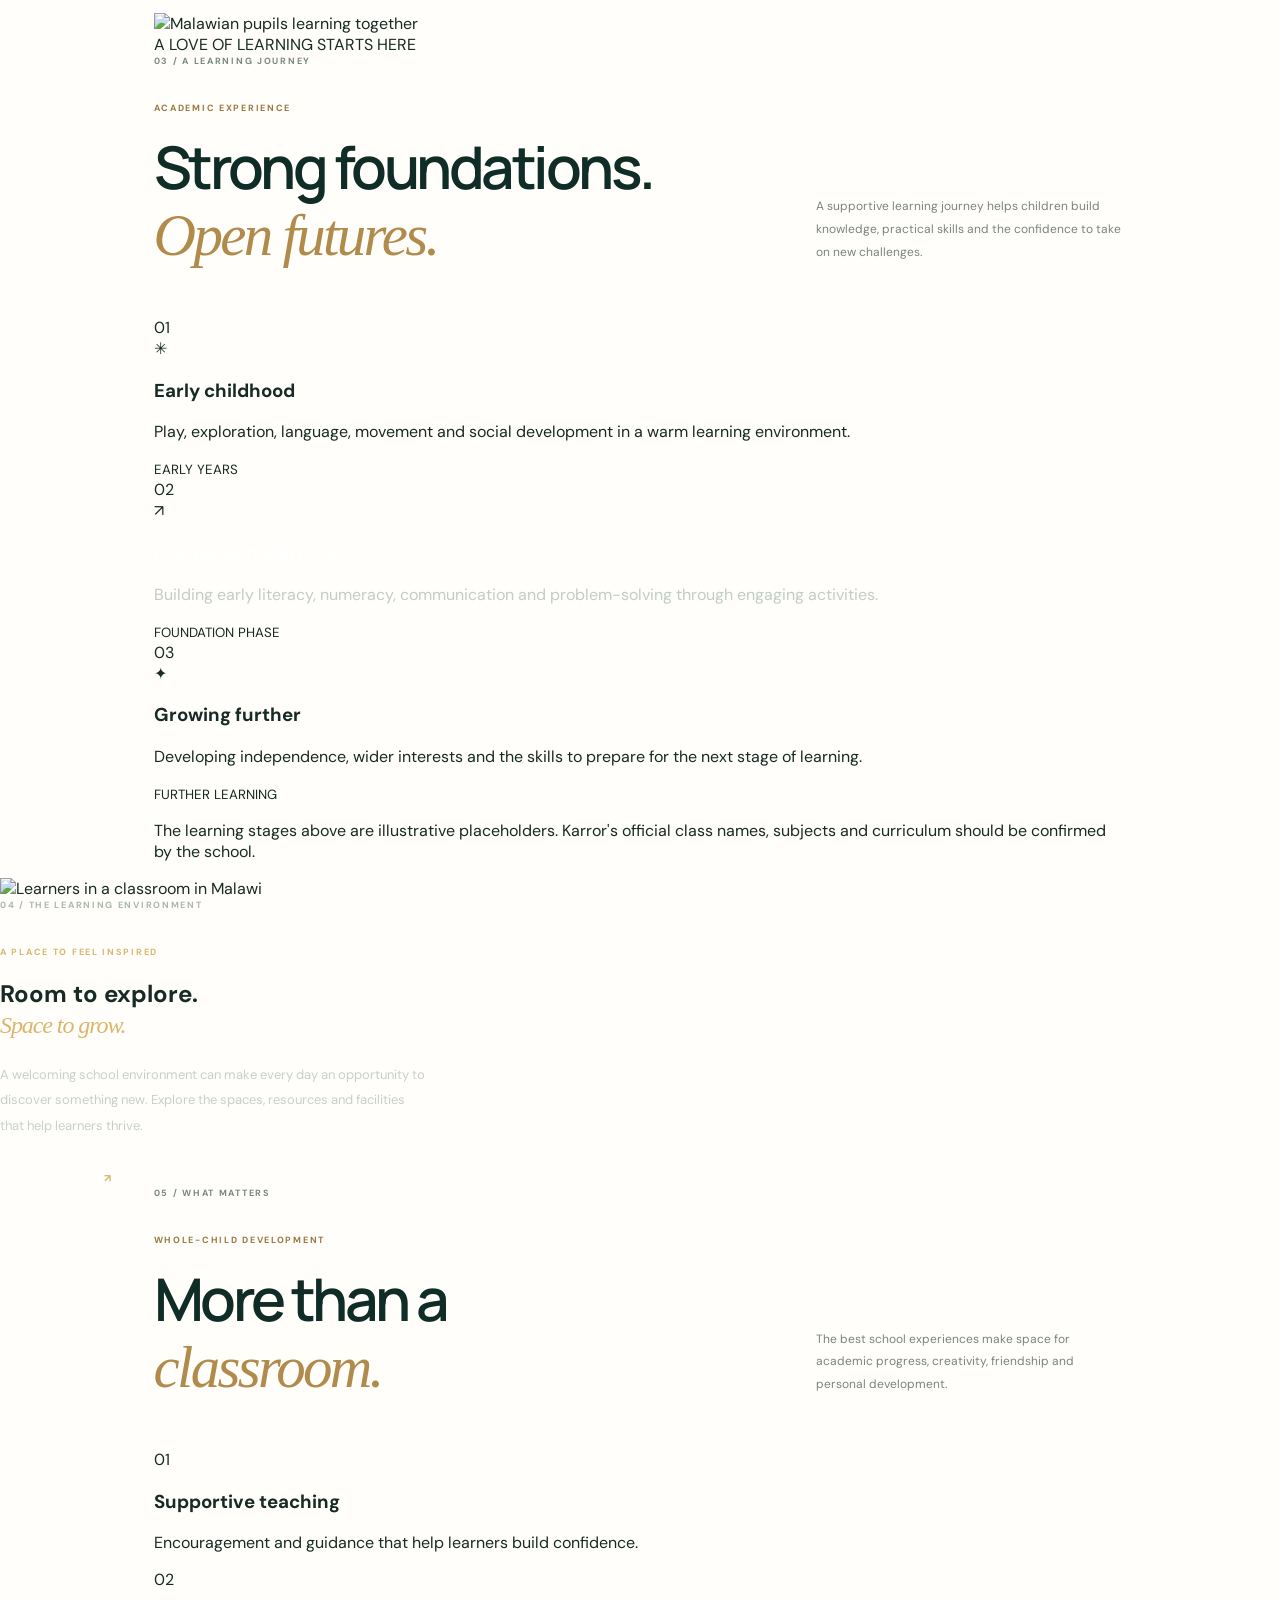
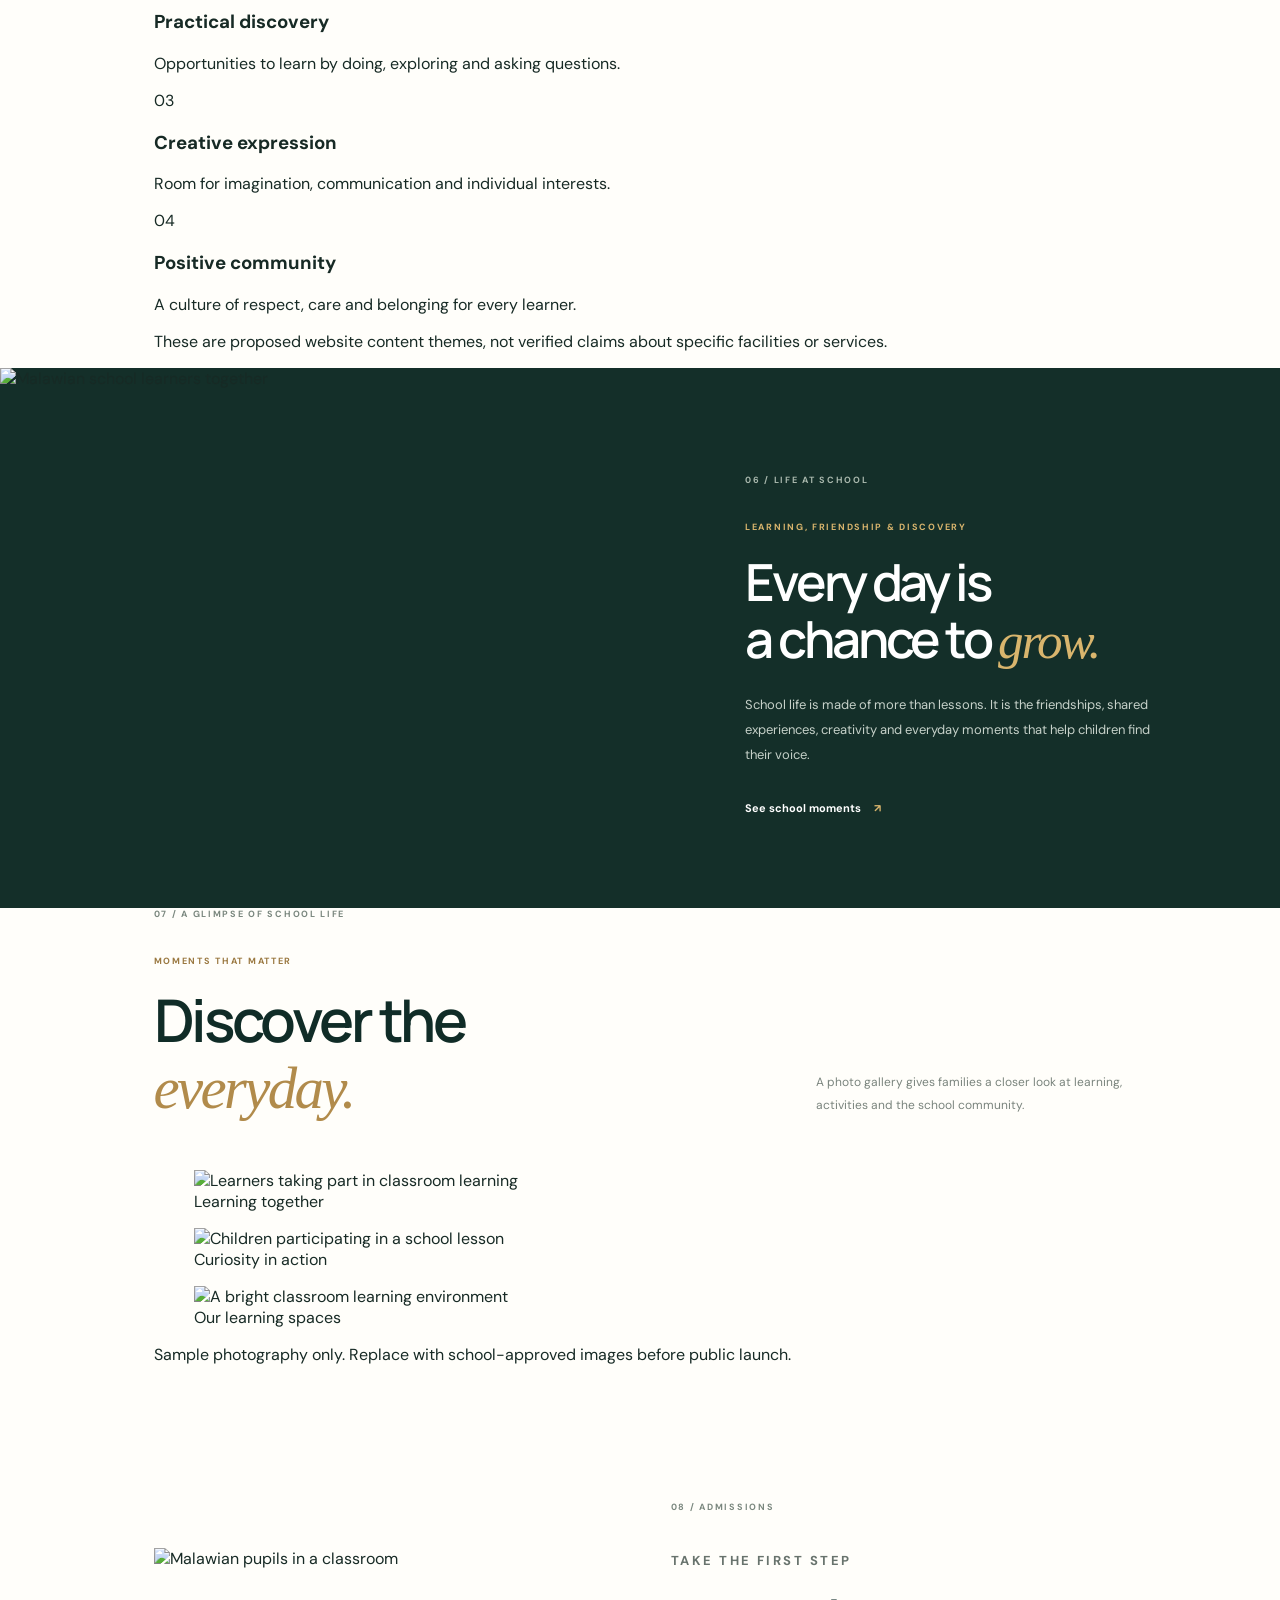
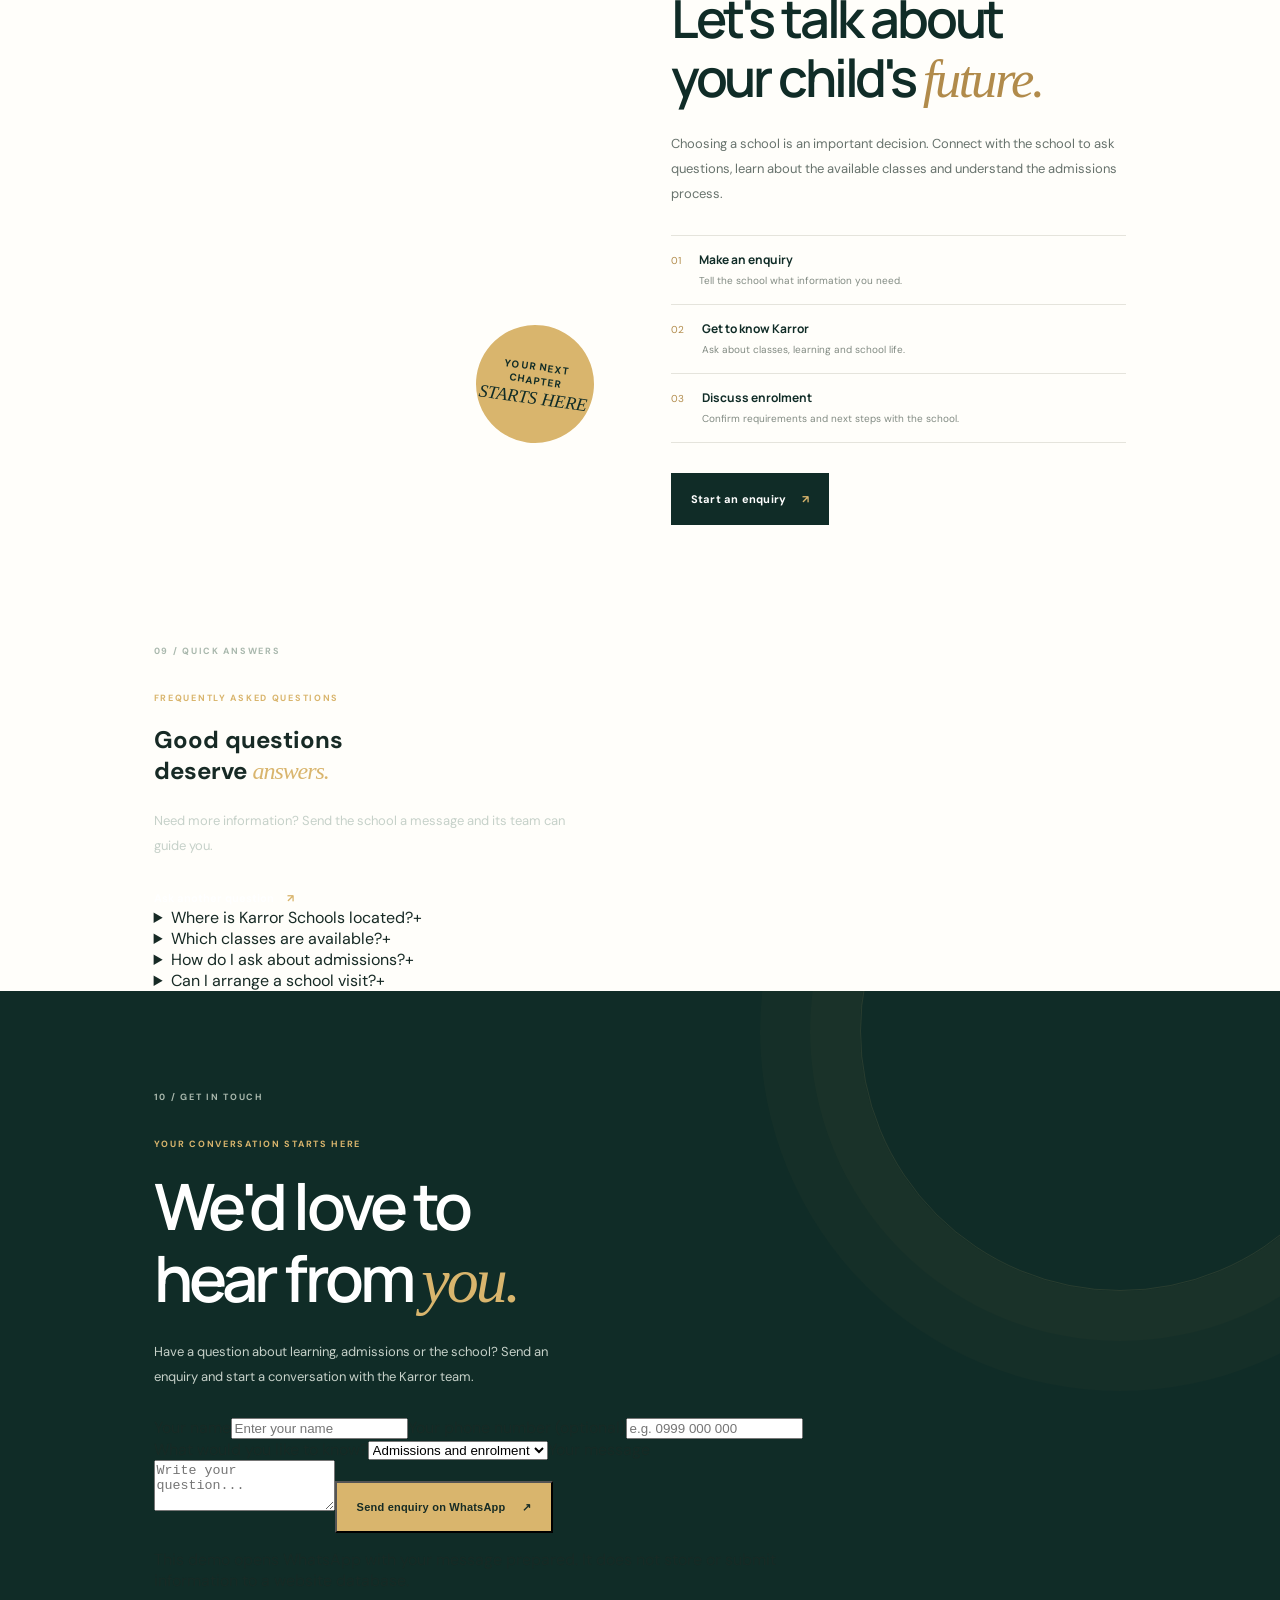
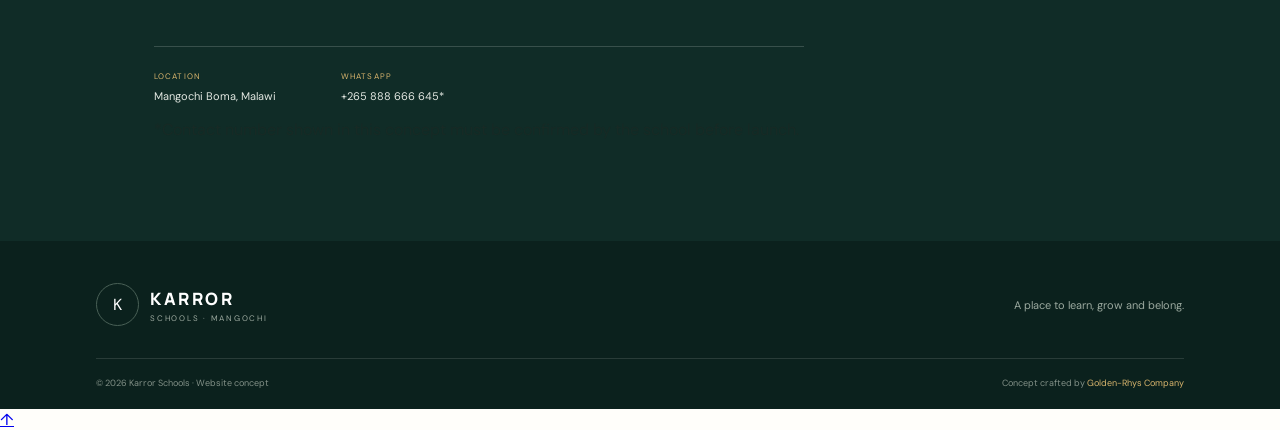
==== commit 363661f3: "Expand school website concept with full private-school sections" ====
--- a/index.html
+++ b/index.html
@@ -4,85 +4,72 @@
   <meta charset="utf-8">
   <meta name="viewport" content="width=device-width, initial-scale=1">
   <meta name="theme-color" content="#102c27">
-  <meta name="description" content="A website concept for Karror Schools in Mangochi, Malawi — a Montessori-based learning community.">
-  <title>Karror Schools | Growing Curious Minds</title>
+  <meta name="description" content="Discover the Karror Schools website concept — learning, school life and admissions in Mangochi, Malawi.">
+  <title>Karror Schools | A place to learn, grow & belong</title>
   <link rel="preconnect" href="https://fonts.googleapis.com">
   <link rel="preconnect" href="https://fonts.gstatic.com" crossorigin>
+  <link rel="preconnect" href="https://images.unsplash.com">
   <link href="https://fonts.googleapis.com/css2?family=DM+Sans:wght@400;500;600;700&family=Manrope:wght@400;500;600;700;800&display=swap" rel="stylesheet">
   <link rel="stylesheet" href="styles.css">
 </head>
 <body>
-  <div class="concept-bar"><span>WEBSITE CONCEPT</span><p>A visual preview prepared by Golden-Rhys Company · Sample photography and illustrative content</p></div>
+  <div class="concept-bar"><span>WEBSITE CONCEPT</span><p>Prepared for Karror Schools by Golden-Rhys Company · Sample content and photography</p></div>
   <header class="site-header">
-    <a class="brand" href="#home" aria-label="Karror Schools home">
-      <span class="brand-mark"><svg viewBox="0 0 48 48" aria-hidden="true"><path d="M8 35V13h5v10l10-10h7L18 25l13 10h-7L13 26v9z" fill="currentColor"/><path d="M31 13h9v5h-9zM31 22h9v5h-9zM31 31h9v4h-9z" fill="#d9b56d"/></svg></span>
-      <span><strong>KARROR</strong><small>SCHOOLS · MANGOCHI</small></span>
-    </a>
+    <a class="brand" href="#home" aria-label="Karror Schools home"><span class="brand-mark">K</span><span><strong>KARROR</strong><small>SCHOOLS · MANGOCHI</small></span></a>
     <button class="menu-toggle" aria-label="Open navigation" aria-expanded="false"><span></span><span></span></button>
     <nav class="main-nav" aria-label="Main navigation">
-      <a href="#story">Our story</a><a href="#learning">Learning</a><a href="#life">School life</a><a href="#admissions">Admissions</a>
-      <a class="nav-cta" href="#contact">Talk to us <span>↗</span></a>
+      <a href="#about">About</a><a href="#academics">Academics</a><a href="#campus">Our campus</a><a href="#life">School life</a><a href="#admissions">Admissions</a>
+      <a class="nav-cta" href="#contact">Enquire <span>↗</span></a>
     </nav>
   </header>
-
   <main>
     <section class="hero" id="home">
-      <div class="hero-image" role="img" aria-label="Children learning together in a bright classroom"></div>
-      <div class="hero-shade"></div>
-      <div class="hero-content">
-        <div class="eyebrow light"><span></span> A MONTESSORI-BASED LEARNING COMMUNITY</div>
-        <h1>Curious minds.<br><em>Bright</em> beginnings.</h1>
-        <p>A nurturing place where children are encouraged to explore, discover and grow with confidence.</p>
-        <div class="hero-actions"><a class="button button-gold" href="#admissions">Explore admissions <span>↗</span></a><a class="text-link light-link" href="#story">Discover Karror <span>↓</span></a></div>
+      <div class="hero-image" role="img" aria-label="African learners in a welcoming classroom"></div><div class="hero-shade"></div>
+      <div class="hero-content"><div class="eyebrow light"><span></span> A MONTESSORI-BASED LEARNING COMMUNITY</div>
+        <h1>Where bright<br>minds <em>belong.</em></h1>
+        <p>A thoughtful learning environment where children are encouraged to be curious, confident and ready to discover their potential.</p>
+        <div class="hero-actions"><a class="button button-gold" href="#admissions">Discover admissions <span>↗</span></a><a class="text-link light-link" href="#about">Get to know us <span>↓</span></a></div>
       </div>
-      <div class="hero-note"><span class="note-line"></span><span>LEARNING WITH PURPOSE<br><b>MANGOCHI, MALAWI</b></span></div>
-      <div class="hero-index">01 <span>/</span> 04</div>
+      <div class="hero-note"><span class="note-line"></span><span>LEARNING WITH PURPOSE<br><b>MANGOCHI, MALAWI</b></span></div><div class="hero-index">01 <span>/</span> 05</div>
     </section>
 
-    <section class="intro section-wrap" id="story">
-      <div class="section-kicker">01 / THE KARROR STORY</div>
-      <div class="intro-grid">
-        <div><p class="overline">A thoughtful start to lifelong learning</p><h2>Every child has<br>a <em>world</em> of potential.</h2></div>
-        <div class="intro-copy"><p>Karror Schools is a Montessori-based learning community in Mangochi, Malawi. Its approach places curiosity, independence and meaningful discovery at the heart of a child's early learning journey.</p><p>We believe education should help children build confidence, develop practical skills and feel excited about what they can learn next.</p><a class="under-link" href="#learning">Discover our approach <span>↗</span></a></div>
-      </div>
-      <div class="values-strip"><div><span>01</span><b>Curiosity</b><small>Encouraging questions and discovery</small></div><div><span>02</span><b>Independence</b><small>Building confidence through practice</small></div><div><span>03</span><b>Belonging</b><small>Learning in a caring community</small></div></div>
+    <section class="welcome section-wrap" id="about">
+      <div class="section-kicker">01 / WELCOME TO KARROR</div>
+      <div class="welcome-grid"><div><p class="overline">A foundation for the future</p><h2>Every child has<br>a <em>world</em> of potential.</h2></div><div class="welcome-copy"><p>Karror Schools is a Montessori-based learning community in Mangochi, Malawi. The school's learning philosophy places curiosity, independence and meaningful discovery at the heart of a child's journey.</p><p>We believe a positive school experience should nurture the whole child — supporting academic growth, confidence, creativity and a sense of belonging.</p><a class="under-link" href="#approach">Explore our approach <span>↗</span></a></div></div>
+      <div class="values-strip"><div><span>01</span><b>Curiosity</b><small>Questions that open new possibilities</small></div><div><span>02</span><b>Confidence</b><small>Every learner encouraged to grow</small></div><div><span>03</span><b>Community</b><small>A caring place to learn together</small></div></div>
     </section>
 
-    <section class="learning-section" id="learning">
-      <div class="section-wrap learning-grid">
-        <div class="learning-copy"><div class="section-kicker light-kicker">02 / HOW WE LEARN</div><p class="overline gold-overline">A child-centred approach</p><h2>Learning that<br>starts with <em>wonder.</em></h2><p class="body-light">A Montessori-based environment gives children room to explore ideas, work with purpose and develop at a meaningful pace. The goal is more than memorising answers — it is building a love of learning.</p><a class="button button-outline" href="#contact">Ask about learning <span>↗</span></a></div>
-        <div class="learning-photo"><img src="https://www.unicef.org/malawi/sites/unicef.org.malawi/files/styles/hero_extended/public/UNI515039%20%281%29.webp?itok=hQ1sMFBo" alt="Malawian schoolchildren smiling as they learn together in a classroom" loading="lazy"><div class="photo-caption"><span>LEARN THROUGH DISCOVERY</span><b>Room to explore. Space to grow.</b></div></div>
-      </div>
+    <section class="approach-section" id="approach"><div class="section-wrap approach-grid"><div class="approach-copy"><div class="section-kicker light-kicker">02 / THE KARROR APPROACH</div><p class="overline gold-overline">Learning with purpose</p><h2>Not just what<br>to learn, but <em>how.</em></h2><p class="body-light">A Montessori-based approach gives children opportunities to explore, practise, ask questions and develop independence. Learning becomes an active journey — guided by care, encouragement and discovery.</p><a class="button button-outline" href="#academics">Explore learning <span>↗</span></a></div><div class="approach-photo"><img src="https://www.unicef.org/malawi/sites/unicef.org.malawi/files/styles/hero_extended/public/UNI515039%20%281%29.webp?itok=hQ1sMFBo" alt="Malawian pupils learning together" loading="lazy"><div class="photo-label">A LOVE OF LEARNING STARTS HERE</div></div></div></section>
+
+    <section class="academics section-wrap" id="academics"><div class="section-kicker">03 / A LEARNING JOURNEY</div><div class="section-heading"><div><p class="overline">Academic experience</p><h2>Strong foundations.<br><em>Open futures.</em></h2></div><p class="section-desc">A supportive learning journey helps children build knowledge, practical skills and the confidence to take on new challenges.</p></div>
+      <div class="academic-grid"><article class="academic-card"><span class="card-no">01</span><div class="academic-icon">✳</div><h3>Early childhood</h3><p>Play, exploration, language, movement and social development in a warm learning environment.</p><small>EARLY YEARS</small></article><article class="academic-card featured"><span class="card-no">02</span><div class="academic-icon">↗</div><h3>Foundation learning</h3><p>Building early literacy, numeracy, communication and problem-solving through engaging activities.</p><small>FOUNDATION PHASE</small></article><article class="academic-card"><span class="card-no">03</span><div class="academic-icon">✦</div><h3>Growing further</h3><p>Developing independence, wider interests and the skills to prepare for the next stage of learning.</p><small>FURTHER LEARNING</small></article></div>
+      <p class="fine-print">The learning stages above are illustrative placeholders. Karror's official class names, subjects and curriculum should be confirmed by the school.</p>
     </section>
 
-    <section class="programmes section-wrap">
-      <div class="section-kicker">03 / LEARNING JOURNEY</div>
-      <div class="section-heading"><div><p class="overline">A strong foundation</p><h2>Small steps.<br><em>Big possibilities.</em></h2></div><p class="section-desc">A welcoming start helps children develop the skills, confidence and curiosity they carry into every next chapter.</p></div>
-      <div class="programme-cards">
-        <article class="programme-card"><div class="card-number">01</div><div class="programme-icon">✳</div><h3>Early childhood</h3><p>A warm beginning built around play, exploration, social development and the joy of discovering something new.</p><span class="card-foot">EARLY YEARS</span></article>
-        <article class="programme-card featured"><div class="card-number">02</div><div class="programme-icon">↗</div><h3>Foundation learning</h3><p>Growing early literacy, numeracy, communication and problem-solving skills through engaging learning experiences.</p><span class="card-foot">FOUNDATION PHASE</span></article>
-        <article class="programme-card"><div class="card-number">03</div><div class="programme-icon">✦</div><h3>Growing further</h3><p>Building on a strong foundation as learners develop new interests, independence and a wider understanding of the world.</p><span class="card-foot">THE NEXT CHAPTER</span></article>
-      </div>
-      <p class="small-note">Programme labels and descriptions are illustrative for this concept. The school's confirmed classes and curriculum can be added after approval.</p>
-    </section>
+    <section class="campus-section" id="campus"><div class="campus-photo"><img src="https://www.unicef.org/malawi/sites/unicef.org.malawi/files/styles/media_large_image/public/IMG_1225.webp?itok=XF98vj01" alt="Learners in a classroom in Malawi" loading="lazy"></div><div class="campus-copy"><div class="section-kicker light-kicker">04 / THE LEARNING ENVIRONMENT</div><p class="overline gold-overline">A place to feel inspired</p><h2>Room to explore.<br><em>Space to grow.</em></h2><p class="body-light">A welcoming school environment can make every day an opportunity to discover something new. Explore the spaces, resources and facilities that help learners thrive.</p><a class="text-link light-link" href="#gallery">View the gallery <span>↗</span></a></div></section>
 
-    <section class="life-section" id="life">
-      <div class="life-image"><img src="https://www.unicef.org/malawi/sites/unicef.org.malawi/files/styles/open_graph_image/public/vv.webp.jpeg?itok=CFVja4Hd" alt="Malawian pupils reading and learning together" loading="lazy"></div>
-      <div class="life-copy"><div class="section-kicker light-kicker">04 / BEYOND THE CLASSROOM</div><p class="overline gold-overline">A place to belong</p><h2>Growing through<br><em>every experience.</em></h2><p class="body-light">Friendship, creativity, movement and shared discovery all play a part in a child's development. School life should make room for every learner to find their confidence and their voice.</p><a class="text-link light-link" href="#contact">Explore school life <span>↗</span></a></div>
-    </section>
+    <section class="features section-wrap"><div class="section-kicker">05 / WHAT MATTERS</div><div class="section-heading"><div><p class="overline">Whole-child development</p><h2>More than a<br><em>classroom.</em></h2></div><p class="section-desc">The best school experiences make space for academic progress, creativity, friendship and personal development.</p></div><div class="feature-grid">
+      <article><span>01</span><div><h3>Supportive teaching</h3><p>Encouragement and guidance that help learners build confidence.</p></div></article><article><span>02</span><div><h3>Practical discovery</h3><p>Opportunities to learn by doing, exploring and asking questions.</p></div></article><article><span>03</span><div><h3>Creative expression</h3><p>Room for imagination, communication and individual interests.</p></div></article><article><span>04</span><div><h3>Positive community</h3><p>A culture of respect, care and belonging for every learner.</p></div></article></div><p class="fine-print">These are proposed website content themes, not verified claims about specific facilities or services.</p></section>
 
-    <section class="admissions section-wrap" id="admissions">
-      <div class="admission-visual"><img src="https://www.unicef.org/supply/sites/www.unicef.org.supply/files/styles/large_tile/public/Malawi-UNI711333-2024.webp?itok=UaK-K5gW alt="Malawian schoolchildren taking part in a classroom lesson" loading="lazy"><div class="admission-stamp">A GOOD<br>PLACE TO<br><em>GROW</em></div></div>
-      <div class="admission-copy"><div class="section-kicker">05 / JOIN OUR COMMUNITY</div><p class="overline">Your child's next chapter</p><h2>Let's make room<br>for <em>possibility.</em></h2><p>Choosing a school is an important decision. We'd love to help you learn more about the Karror approach, ask questions and understand the next steps for your family.</p><div class="steps"><div><span>01</span><p><b>Start a conversation</b><small>Tell us a little about your child and what you're looking for.</small></p></div><div><span>02</span><p><b>Learn about the school</b><small>Ask about classes, learning and the school environment.</small></p></div><div><span>03</span><p><b>Discuss next steps</b><small>Our team can guide you through the admissions process.</small></p></div></div><a class="button button-dark" href="#contact">Enquire about admissions <span>↗</span></a></div>
-    </section>
+    <section class="life-section" id="life"><div class="life-image"><img src="https://www.unicef.org/malawi/sites/unicef.org.malawi/files/styles/open_graph_image/public/vv.webp.jpeg?itok=CFVja4Hd" alt="Malawian school learners together" loading="lazy"></div><div class="life-copy"><div class="section-kicker light-kicker">06 / LIFE AT SCHOOL</div><p class="overline gold-overline">Learning, friendship & discovery</p><h2>Every day is<br>a chance to <em>grow.</em></h2><p class="body-light">School life is made of more than lessons. It is the friendships, shared experiences, creativity and everyday moments that help children find their voice.</p><a class="text-link light-link" href="#gallery">See school moments <span>↗</span></a></div></section>
 
-    <section class="contact-section" id="contact">
-      <div class="contact-pattern"></div>
-      <div class="contact-inner"><div class="section-kicker light-kicker">LET'S CONNECT</div><p class="overline gold-overline">We'd love to hear from you</p><h2>Every great journey<br>begins with a <em>hello.</em></h2><p class="body-light">Have a question about Karror Schools or admissions? Get in touch and start a conversation with the team.</p><a class="button button-gold" href="https://wa.me/265888666645?text=Hello%20Karror%20Schools%2C%20I%27d%20like%20to%20enquire%20about%20the%20school." target="_blank" rel="noopener">Chat on WhatsApp <span>↗</span></a><div class="contact-meta"><span><small>LOCATION</small>Mangochi Boma, Malawi</span><span><small>WHATSAPP</small>+265 888 666 645</span></div></div>
-    </section>
+    <section class="gallery section-wrap" id="gallery"><div class="section-kicker">07 / A GLIMPSE OF SCHOOL LIFE</div><div class="section-heading"><div><p class="overline">Moments that matter</p><h2>Discover the<br><em>everyday.</em></h2></div><p class="section-desc">A photo gallery gives families a closer look at learning, activities and the school community.</p></div><div class="gallery-grid"><figure class="gallery-large"><img src="https://www.unicef.org/malawi/sites/unicef.org.malawi/files/styles/hero_extended/public/UNI515039%20%281%29.webp?itok=hQ1sMFBo" alt="Learners taking part in classroom learning" loading="lazy"><figcaption>Learning together</figcaption></figure><figure><img src="https://www.unicef.org/supply/sites/www.unicef.org.supply/files/styles/large_tile/public/Malawi-UNI711333-2024.webp?itok=UaK-K5gW" alt="Children participating in a school lesson" loading="lazy"><figcaption>Curiosity in action</figcaption></figure><figure><img src="https://images.unsplash.com/photo-1509062522246-3755977927d7?auto=format&fit=crop&w=900&q=85" alt="A bright classroom learning environment" loading="lazy"><figcaption>Our learning spaces</figcaption></figure></div><p class="fine-print">Sample photography only. Replace with school-approved images before public launch.</p></section>
+
+    <section class="admissions section-wrap" id="admissions"><div class="admission-visual"><img src="https://www.unicef.org/supply/sites/www.unicef.org.supply/files/styles/large_tile/public/Malawi-UNI711333-2024.webp?itok=UaK-K5gW" alt="Malawian pupils in a classroom" loading="lazy"><div class="admission-stamp">YOUR NEXT<br>CHAPTER<br><em>STARTS HERE</em></div></div><div class="admission-copy"><div class="section-kicker">08 / ADMISSIONS</div><p class="overline">Take the first step</p><h2>Let's talk about<br>your child's <em>future.</em></h2><p>Choosing a school is an important decision. Connect with the school to ask questions, learn about the available classes and understand the admissions process.</p><div class="steps"><div><span>01</span><p><b>Make an enquiry</b><small>Tell the school what information you need.</small></p></div><div><span>02</span><p><b>Get to know Karror</b><small>Ask about classes, learning and school life.</small></p></div><div><span>03</span><p><b>Discuss enrolment</b><small>Confirm requirements and next steps with the school.</small></p></div></div><a class="button button-dark" href="#contact">Start an enquiry <span>↗</span></a></div></section>
+
+    <section class="faq-section"><div class="section-wrap faq-grid"><div><div class="section-kicker light-kicker">09 / QUICK ANSWERS</div><p class="overline gold-overline">Frequently asked questions</p><h2>Good questions<br>deserve <em>answers.</em></h2><p class="body-light">Need more information? Send the school a message and its team can guide you.</p><a class="text-link light-link" href="#contact">Ask another question <span>↗</span></a></div><div class="faq-list">
+      <details><summary>Where is Karror Schools located?<span>+</span></summary><p>Karror Schools is based in Mangochi Boma, Malawi. Contact the school to confirm directions and visiting arrangements.</p></details>
+      <details><summary>Which classes are available?<span>+</span></summary><p>Please contact the school directly for the current class levels and availability. The programme names shown on this concept are illustrative.</p></details>
+      <details><summary>How do I ask about admissions?<span>+</span></summary><p>Use the WhatsApp enquiry option on this page to ask about admission requirements, availability and next steps.</p></details>
+      <details><summary>Can I arrange a school visit?<span>+</span></summary><p>Contact the school to ask whether visits can be arranged and to confirm a suitable time.</p></details>
+    </div></div></section>
+
+    <section class="contact-section" id="contact"><div class="contact-pattern"></div><div class="contact-inner"><div class="section-kicker light-kicker">10 / GET IN TOUCH</div><p class="overline gold-overline">Your conversation starts here</p><h2>We'd love to<br>hear from <em>you.</em></h2><p class="body-light">Have a question about learning, admissions or the school? Send an enquiry and start a conversation with the Karror team.</p>
+      <form class="enquiry-form" id="enquiry-form"><label for="parent-name">Your name</label><input id="parent-name" name="name" placeholder="Enter your name" required><label for="parent-phone">Your phone number (optional)</label><input id="parent-phone" name="phone" placeholder="e.g. 0999 000 000" type="tel"><label for="enquiry-type">What would you like to know?</label><select id="enquiry-type" name="topic"><option>Admissions and enrolment</option><option>Available classes</option><option>School visit</option><option>Learning approach</option><option>General enquiry</option></select><label for="enquiry-message">Your message</label><textarea id="enquiry-message" name="message" rows="3" placeholder="Write your question..." required></textarea><button class="button button-gold" type="submit">Send enquiry on WhatsApp <span>↗</span></button><p class="form-note">This demo opens WhatsApp with your message prepared. It does not store or submit information to a website database.</p></form>
+      <div class="contact-meta"><span><small>LOCATION</small>Mangochi Boma, Malawi</span><span><small>WHATSAPP</small>+265 888 666 645*</span></div><p class="fine-print contact-fine">*Contact number shown in this concept must be confirmed by the school before launch.</p></div></section>
   </main>
-
-  <footer class="site-footer"><a class="brand footer-brand" href="#home"><span class="brand-mark"><svg viewBox="0 0 48 48" aria-hidden="true"><path d="M8 35V13h5v10l10-10h7L18 25l13 10h-7L13 26v9z" fill="currentColor"/><path d="M31 13h9v5h-9zM31 22h9v5h-9zM31 31h9v4h-9z" fill="#d9b56d"/></svg></span><span><strong>KARROR</strong><small>SCHOOLS · MANGOCHI</small></span></a><p>Growing curious minds, one discovery at a time.</p><div class="footer-bottom"><span>© <span id="year"></span> Karror Schools · Website concept</span><span>Concept crafted by <a href="https://golden-rhys.onrender.com/" target="_blank" rel="noopener">Golden-Rhys Company</a></span></div></footer>
+  <footer class="site-footer"><a class="brand footer-brand" href="#home"><span class="brand-mark">K</span><span><strong>KARROR</strong><small>SCHOOLS · MANGOCHI</small></span></a><p>A place to learn, grow and belong.</p><div class="footer-bottom"><span>© <span id="year"></span> Karror Schools · Website concept</span><span>Concept crafted by <a href="https://golden-rhys.onrender.com/" target="_blank" rel="noopener">Golden-Rhys Company</a></span></div></footer>
+  <a class="back-top" href="#home" aria-label="Back to top">↑</a>
   <script src="script.js"></script>
 </body>
 </html>
--- a/styles.css
+++ b/styles.css
@@ -1 +1 @@
-:root{--forest:#102c27;--forest2:#183c34;--cream:#f6f4ed;--paper:#fffefa;--gold:#d9b56d;--ink:#172a25;--muted:#68736d;--line:#e5e4dc;--serif:Georgia,"Times New Roman",serif;--sans:"DM Sans",sans-serif;--display:"Manrope",sans-serif}*{box-sizing:border-box}html{scroll-behavior:smooth;scroll-padding-top:90px}body{margin:0;background:var(--paper);color:var(--ink);font-family:var(--sans);-webkit-font-smoothing:antialiased}.concept-bar{min-height:30px;background:#0b211d;color:#d7e0d9;display:flex;justify-content:center;align-items:center;gap:12px;padding:6px 16px;font-size:10px;letter-spacing:.04em}.concept-bar span{color:var(--gold);font-weight:700;letter-spacing:.14em}.concept-bar p{margin:0;color:#b8c2bc}.site-header{height:88px;padding:0 7.5%;display:flex;align-items:center;justify-content:space-between;background:var(--paper);position:sticky;top:0;z-index:20;border-bottom:1px solid rgba(16,44,39,.08)}.brand{display:flex;align-items:center;gap:11px;text-decoration:none;color:var(--forest)}.brand-mark{width:43px;height:43px;border:1px solid #d6d9cf;border-radius:50%;display:grid;place-items:center}.brand-mark svg{width:34px;height:34px}.brand strong{display:block;font:800 17px var(--display);letter-spacing:.15em}.brand small{display:block;font-size:8px;letter-spacing:.22em;color:#758078;margin-top:3px}.main-nav{display:flex;align-items:center;gap:34px}.main-nav>a{font-size:12px;color:#40504a;text-decoration:none;font-weight:600;transition:color .2s}.main-nav>a:hover{color:#a77e36}.main-nav .nav-cta{background:var(--forest);color:white;padding:14px 19px;border-radius:2px}.nav-cta span,.button span{margin-left:16px;color:var(--gold)}.menu-toggle{display:none;background:none;border:0}.hero{height:min(690px,76vw);min-height:560px;position:relative;display:flex;align-items:center;background:#142e28;overflow:hidden}.hero-image{position:absolute;inset:0;background-image:url("https://images.unsplash.com/photo-1503676260728-1c00da094a0b?auto=format&fit=crop&w=2200&q=90");background-size:cover;background-position:center 42%;opacity:.78}.hero-shade{position:absolute;inset:0;background:linear-gradient(90deg,rgba(8,29,24,.91) 0%,rgba(8,29,24,.72) 44%,rgba(8,29,24,.08) 100%),linear-gradient(0deg,rgba(8,29,24,.38),transparent 42%)}.hero-content{position:relative;z-index:1;color:white;margin-left:12%;max-width:640px;padding:60px 0}.eyebrow,.section-kicker{font-size:9px;letter-spacing:.19em;font-weight:700;color:#7a877e}.eyebrow{display:flex;align-items:center;gap:10px}.eyebrow span{width:24px;height:1px;background:var(--gold)}.eyebrow.light{color:#e2e8df}.hero h1{font:600 clamp(48px,6.6vw,88px)/1.04 var(--display);letter-spacing:-.065em;margin:28px 0 20px}.hero h1 em,h2 em{font-family:var(--serif);font-weight:400;color:var(--gold);letter-spacing:-.045em}.hero-content>p{font-size:15px;line-height:1.85;color:#e0e7e1;max-width:430px}.hero-actions{display:flex;align-items:center;gap:30px;margin-top:32px}.button{display:inline-flex;align-items:center;justify-content:space-between;min-height:52px;padding:0 20px;text-decoration:none;font-size:11px;font-weight:700;letter-spacing:.02em;transition:transform .2s,background .2s}.button:hover{transform:translateY(-2px)}.button-gold{background:var(--gold);color:#172c25}.button-gold span{color:#172c25}.text-link{font-size:11px;font-weight:700;text-decoration:none}.light-link{color:#fff}.text-link span{margin-left:10px;color:var(--gold)}.hero-note{position:absolute;bottom:34px;left:12%;display:flex;align-items:center;gap:12px;color:#d5ddd6;font-size:8px;line-height:1.8;letter-spacing:.16em}.hero-note b{color:white}.note-line{width:36px;height:1px;background:var(--gold)}.hero-index{position:absolute;bottom:35px;right:7.5%;font-size:11px;color:white;letter-spacing:.12em}.hero-index span{color:var(--gold);padding:0 8px}.section-wrap{padding-left:12%;padding-right:12%}.intro{padding-top:115px;padding-bottom:110px}.section-kicker{margin-bottom:35px}.intro-grid{display:grid;grid-template-columns:1.05fr .8fr;gap:12%;align-items:end}.overline{font-size:9px;letter-spacing:.19em;text-transform:uppercase;color:#9a7840;font-weight:700;margin:0 0 20px}.intro h2,.section-heading h2,.learning-copy h2,.life-copy h2,.admission-copy h2,.contact-inner h2{font:600 clamp(38px,4.6vw,61px)/1.12 var(--display);letter-spacing:-.06em;color:var(--forest);margin:0}.intro h2 em,.section-heading h2 em,.admission-copy h2 em{color:#b18b4b}.intro-copy p,.admission-copy>p{font-size:13px;line-height:1.95;color:#68736d;margin:0 0 16px}.under-link{display:inline-block;color:var(--forest);font-size:11px;font-weight:700;text-decoration:none;border-bottom:1px solid #b7aa8e;padding:0 0 8px;margin-top:14px}.under-link span{color:#ad8749;margin-left:14px}.values-strip{margin-top:85px;border-top:1px solid var(--line);border-bottom:1px solid var(--line);display:grid;grid-template-columns:repeat(3,1fr)}.values-strip>div{padding:24px 24px 23px 0;display:grid;grid-template-columns:32px 1fr;column-gap:10px}.values-strip>div+div{border-left:1px solid var(--line);padding-left:25px}.values-strip span{grid-row:span 2;font-size:10px;color:#b18b4b}.values-strip b{font:700 14px var(--display);color:var(--forest)}.values-strip small{font-size:10px;color:#89918a;margin-top:6px}.learning-section{background:var(--forest);padding:105px 0;color:white}.learning-grid{display:grid;grid-template-columns:.85fr 1fr;gap:9%;align-items:center}.light-kicker{color:#a9b8ad}.gold-overline{color:var(--gold)}.learning-copy h2,.life-copy h2,.contact-inner h2{color:#fff}.body-light{font-size:13px;line-height:1.95;color:#c6d1c9;max-width:430px;margin:22px 0 28px}.button-outline{border:1px solid rgba(255,255,255,.42);color:white}.button-outline span{color:var(--gold)}.learning-photo{height:430px;position:relative}.learning-photo img,.life-image img,.admission-visual img{width:100%;height:100%;object-fit:cover;display:block}.learning-photo img{object-position:center}.photo-caption{position:absolute;bottom:0;left:0;right:0;padding:22px 25px;background:linear-gradient(0deg,rgba(0,0,0,.75),transparent);color:white}.photo-caption span{display:block;font-size:8px;letter-spacing:.16em;color:var(--gold);margin-bottom:8px}.photo-caption b{font:600 17px var(--display)}.programmes{padding-top:110px;padding-bottom:110px}.section-heading{display:flex;justify-content:space-between;align-items:end;gap:60px;margin-bottom:48px}.section-desc{max-width:310px;font-size:12px;line-height:1.9;color:#7a847d;margin:0 0 5px}.programme-cards{display:grid;grid-template-columns:repeat(3,1fr);gap:14px}.programme-card{background:#f4f3ec;padding:30px 28px 24px;min-height:285px;position:relative}.programme-card.featured{background:var(--forest);color:white}.card-number{position:absolute;right:24px;top:25px;font-size:10px;color:#a7aaa0}.featured .card-number{color:#a8b8ad}.programme-icon{width:43px;height:43px;border:1px solid #d5d4c9;border-radius:50%;display:grid;place-items:center;color:#a7803f;font-size:20px;margin-bottom:32px}.featured .programme-icon{border-color:#536a60}.programme-card h3{font:700 17px var(--display);margin:0 0 12px;color:var(--forest)}.featured h3{color:white}.programme-card p{font-size:11px;line-height:1.8;color:#778078;margin:0 0 25px}.featured p{color:#c2cdc5}.card-foot{font-size:8px;letter-spacing:.16em;font-weight:700;color:#a7803f}.small-note{font-size:9px;color:#959b94;margin-top:20px}.life-section{display:grid;grid-template-columns:1.05fr .95fr;background:#142f29;min-height:540px}.life-image{min-height:540px}.life-copy{padding:85px 13% 70px 12%;align-self:center}.life-copy h2{font-size:clamp(37px,4vw,55px)}.admissions{padding-top:120px;padding-bottom:120px;display:grid;grid-template-columns:.9fr 1fr;gap:11%;align-items:center}.admission-visual{height:530px;position:relative}.admission-visual img{object-position:center}.admission-stamp{position:absolute;right:-30px;bottom:35px;background:var(--gold);width:118px;height:118px;border-radius:50%;display:grid;place-content:center;text-align:center;font-size:10px;line-height:1.4;letter-spacing:.12em;font-weight:700;color:var(--forest);transform:rotate(8deg)}.admission-stamp em{font:italic 18px var(--serif);letter-spacing:0}.admission-copy h2{font-size:clamp(37px,4.1vw,55px)}.admission-copy>p{margin-top:22px}.steps{margin:28px 0 30px;border-top:1px solid var(--line)}.steps>div{display:flex;gap:18px;padding:15px 0;border-bottom:1px solid var(--line)}.steps>div>span{font-size:10px;color:#b18b4b;padding-top:3px}.steps p{margin:0}.steps b{display:block;font:700 12px var(--display);color:var(--forest)}.steps small{display:block;font-size:10px;color:#828b83;margin-top:5px;line-height:1.6}.button-dark{background:var(--forest);color:white}.button-dark span{color:var(--gold)}.contact-section{background:var(--forest);position:relative;overflow:hidden;padding:100px 12% 85px}.contact-pattern{position:absolute;width:520px;height:520px;border:1px solid rgba(217,181,109,.12);border-radius:50%;right:-100px;top:-220px;box-shadow:0 0 0 50px rgba(217,181,109,.025),0 0 0 100px rgba(217,181,109,.02)}.contact-inner{position:relative;z-index:1;max-width:650px}.contact-inner h2{font-size:clamp(40px,5vw,65px)}.contact-inner .body-light{margin-bottom:28px}.contact-meta{display:flex;gap:65px;margin-top:55px;padding-top:24px;border-top:1px solid rgba(255,255,255,.17)}.contact-meta span{font-size:11px;color:#e3e8e2}.contact-meta small{display:block;color:var(--gold);font-size:8px;letter-spacing:.15em;margin-bottom:8px}.site-footer{padding:42px 7.5% 20px;background:#0b211d;color:#dce5dd;display:grid;grid-template-columns:1fr 1fr;align-items:center}.footer-brand{color:white}.footer-brand .brand-mark{border-color:#496056}.footer-brand small{color:#9ca99f}.site-footer>p{font-size:11px;color:#9ba99f;text-align:right}.footer-bottom{grid-column:1/-1;border-top:1px solid rgba(255,255,255,.12);margin-top:32px;padding-top:18px;display:flex;justify-content:space-between;font-size:9px;color:#829087}.footer-bottom a{color:var(--gold);text-decoration:none}@media(max-width:900px){.site-header{padding:0 5%;height:76px}.main-nav{gap:18px}.main-nav>a{font-size:11px}.section-wrap{padding-left:8%;padding-right:8%}.hero-content{margin-left:8%}.hero-note{left:8%}.intro-grid{gap:7%}.learning-grid{gap:6%}.admissions{gap:8%}.contact-section{padding-left:8%;padding-right:8%}}@media(max-width:680px){.concept-bar{justify-content:flex-start;gap:8px;font-size:8px;flex-wrap:wrap}.concept-bar p{font-size:8px}.site-header{height:70px;padding:0 6%}.brand-mark{width:38px;height:38px}.brand strong{font-size:15px}.menu-toggle{display:flex;flex-direction:column;gap:6px;padding:10px}.menu-toggle span{width:23px;height:1px;background:var(--forest)}.main-nav{display:none;position:absolute;top:70px;left:0;right:0;background:var(--paper);padding:22px 6% 28px;box-shadow:0 12px 18px rgba(0,0,0,.08);align-items:stretch;gap:0;flex-direction:column}.main-nav.open{display:flex}.main-nav>a{padding:13px 0;border-bottom:1px solid var(--line);font-size:13px}.main-nav .nav-cta{margin-top:14px;padding:14px 16px;border:0}.hero{min-height:620px;height:78vh;max-height:760px}.hero-image{background-position:57% center}.hero-shade{background:linear-gradient(90deg,rgba(8,29,24,.88),rgba(8,29,24,.42)),linear-gradient(0deg,rgba(8,29,24,.45),transparent 55%)}.hero-content{margin:0;padding:50px 7%;max-width:100%}.hero h1{font-size:clamp(48px,13vw,70px)}.hero-content>p{font-size:13px;max-width:330px}.hero-actions{gap:18px;flex-wrap:wrap}.hero-note{left:7%;bottom:25px}.hero-index{right:7%;bottom:29px}.section-wrap{padding-left:7%;padding-right:7%}.intro{padding-top:75px;padding-bottom:75px}.section-kicker{margin-bottom:27px}.intro-grid,.learning-grid,.admissions{grid-template-columns:1fr;gap:30px}.intro h2,.section-heading h2,.learning-copy h2,.life-copy h2,.admission-copy h2{font-size:43px}.intro-copy p{font-size:12px}.values-strip{margin-top:50px;grid-template-columns:1fr}.values-strip>div{padding:18px 0}.values-strip>div+div{border-left:0;border-top:1px solid var(--line);padding-left:0}.learning-section{padding:75px 0}.learning-photo{height:340px;margin-top:12px}.programmes{padding-top:75px;padding-bottom:75px}.section-heading{display:block;margin-bottom:32px}.section-desc{margin-top:20px}.programme-cards{grid-template-columns:1fr;gap:10px}.programme-card{min-height:230px;padding:25px}.programme-icon{margin-bottom:20px}.life-section{grid-template-columns:1fr}.life-image{min-height:330px;height:330px}.life-copy{padding:70px 7% 75px}.admissions{padding-top:75px;padding-bottom:80px}.admission-visual{height:380px;margin-right:20px;margin-bottom:12px}.admission-stamp{width:95px;height:95px;right:-20px;bottom:22px;font-size:8px}.admission-stamp em{font-size:15px}.contact-section{padding:75px 7% 65px}.contact-inner h2{font-size:45px}.contact-meta{gap:28px;flex-wrap:wrap;margin-top:40px}.site-footer{padding:35px 7% 18px;grid-template-columns:1fr;gap:15px}.site-footer>p{text-align:left;margin:0}.footer-bottom{margin-top:18px;gap:12px;flex-direction:column}.button{min-height:49px}}@media(prefers-reduced-motion:reduce){html{scroll-behavior:auto}*,*::before,*::after{transition:none!important}}+:root{--forest:#102c27;--forest2:#183c34;--cream:#f6f4ed;--paper:#fffefa;--gold:#d9b56d;--ink:#172a25;--muted:#68736d;--line:#e5e4dc;--serif:Georgia,"Times New Roman",serif;--sans:"DM Sans",sans-serif;--display:"Manrope",sans-serif}*{box-sizing:border-box}html{scroll-behavior:smooth;scroll-padding-top:90px}body{margin:0;background:var(--paper);color:var(--ink);font-family:var(--sans);-webkit-font-smoothing:antialiased}.concept-bar{min-height:30px;background:#0b211d;color:#d7e0d9;display:flex;justify-content:center;align-items:center;gap:12px;padding:6px 16px;font-size:10px;letter-spacing:.04em}.concept-bar span{color:var(--gold);font-weight:700;letter-spacing:.14em}.concept-bar p{margin:0;color:#b8c2bc}.site-header{height:88px;padding:0 7.5%;display:flex;align-items:center;justify-content:space-between;background:var(--paper);position:sticky;top:0;z-index:20;border-bottom:1px solid rgba(16,44,39,.08)}.brand{display:flex;align-items:center;gap:11px;text-decoration:none;color:var(--forest)}.brand-mark{width:43px;height:43px;border:1px solid #d6d9cf;border-radius:50%;display:grid;place-items:center}.brand-mark svg{width:34px;height:34px}.brand strong{display:block;font:800 17px var(--display);letter-spacing:.15em}.brand small{display:block;font-size:8px;letter-spacing:.22em;color:#758078;margin-top:3px}.main-nav{display:flex;align-items:center;gap:34px}.main-nav>a{font-size:12px;color:#40504a;text-decoration:none;font-weight:600;transition:color .2s}.main-nav>a:hover{color:#a77e36}.main-nav .nav-cta{background:var(--forest);color:white;padding:14px 19px;border-radius:2px}.nav-cta span,.button span{margin-left:16px;color:var(--gold)}.menu-toggle{display:none;background:none;border:0}.hero{height:min(690px,76vw);min-height:560px;position:relative;display:flex;align-items:center;background:#142e28;overflow:hidden}.hero-image{position:absolute;inset:0;background-image:url("https://www.unicef.org/malawi/sites/unicef.org.malawi/files/styles/media_large_image/public/IMG_1225.webp?itok=XF98vj01");background-size:cover;background-position:center 42%;opacity:.78}.hero-shade{position:absolute;inset:0;background:linear-gradient(90deg,rgba(8,29,24,.91) 0%,rgba(8,29,24,.72) 44%,rgba(8,29,24,.08) 100%),linear-gradient(0deg,rgba(8,29,24,.38),transparent 42%)}.hero-content{position:relative;z-index:1;color:white;margin-left:12%;max-width:640px;padding:60px 0}.eyebrow,.section-kicker{font-size:9px;letter-spacing:.19em;font-weight:700;color:#7a877e}.eyebrow{display:flex;align-items:center;gap:10px}.eyebrow span{width:24px;height:1px;background:var(--gold)}.eyebrow.light{color:#e2e8df}.hero h1{font:600 clamp(48px,6.6vw,88px)/1.04 var(--display);letter-spacing:-.065em;margin:28px 0 20px}.hero h1 em,h2 em{font-family:var(--serif);font-weight:400;color:var(--gold);letter-spacing:-.045em}.hero-content>p{font-size:15px;line-height:1.85;color:#e0e7e1;max-width:430px}.hero-actions{display:flex;align-items:center;gap:30px;margin-top:32px}.button{display:inline-flex;align-items:center;justify-content:space-between;min-height:52px;padding:0 20px;text-decoration:none;font-size:11px;font-weight:700;letter-spacing:.02em;transition:transform .2s,background .2s}.button:hover{transform:translateY(-2px)}.button-gold{background:var(--gold);color:#172c25}.button-gold span{color:#172c25}.text-link{font-size:11px;font-weight:700;text-decoration:none}.light-link{color:#fff}.text-link span{margin-left:10px;color:var(--gold)}.hero-note{position:absolute;bottom:34px;left:12%;display:flex;align-items:center;gap:12px;color:#d5ddd6;font-size:8px;line-height:1.8;letter-spacing:.16em}.hero-note b{color:white}.note-line{width:36px;height:1px;background:var(--gold)}.hero-index{position:absolute;bottom:35px;right:7.5%;font-size:11px;color:white;letter-spacing:.12em}.hero-index span{color:var(--gold);padding:0 8px}.section-wrap{padding-left:12%;padding-right:12%}.intro{padding-top:115px;padding-bottom:110px}.section-kicker{margin-bottom:35px}.intro-grid{display:grid;grid-template-columns:1.05fr .8fr;gap:12%;align-items:end}.overline{font-size:9px;letter-spacing:.19em;text-transform:uppercase;color:#9a7840;font-weight:700;margin:0 0 20px}.intro h2,.section-heading h2,.learning-copy h2,.life-copy h2,.admission-copy h2,.contact-inner h2{font:600 clamp(38px,4.6vw,61px)/1.12 var(--display);letter-spacing:-.06em;color:var(--forest);margin:0}.intro h2 em,.section-heading h2 em,.admission-copy h2 em{color:#b18b4b}.intro-copy p,.admission-copy>p{font-size:13px;line-height:1.95;color:#68736d;margin:0 0 16px}.under-link{display:inline-block;color:var(--forest);font-size:11px;font-weight:700;text-decoration:none;border-bottom:1px solid #b7aa8e;padding:0 0 8px;margin-top:14px}.under-link span{color:#ad8749;margin-left:14px}.values-strip{margin-top:85px;border-top:1px solid var(--line);border-bottom:1px solid var(--line);display:grid;grid-template-columns:repeat(3,1fr)}.values-strip>div{padding:24px 24px 23px 0;display:grid;grid-template-columns:32px 1fr;column-gap:10px}.values-strip>div+div{border-left:1px solid var(--line);padding-left:25px}.values-strip span{grid-row:span 2;font-size:10px;color:#b18b4b}.values-strip b{font:700 14px var(--display);color:var(--forest)}.values-strip small{font-size:10px;color:#89918a;margin-top:6px}.learning-section{background:var(--forest);padding:105px 0;color:white}.learning-grid{display:grid;grid-template-columns:.85fr 1fr;gap:9%;align-items:center}.light-kicker{color:#a9b8ad}.gold-overline{color:var(--gold)}.learning-copy h2,.life-copy h2,.contact-inner h2{color:#fff}.body-light{font-size:13px;line-height:1.95;color:#c6d1c9;max-width:430px;margin:22px 0 28px}.button-outline{border:1px solid rgba(255,255,255,.42);color:white}.button-outline span{color:var(--gold)}.learning-photo{height:430px;position:relative}.learning-photo img,.life-image img,.admission-visual img{width:100%;height:100%;object-fit:cover;display:block}.learning-photo img{object-position:center}.photo-caption{position:absolute;bottom:0;left:0;right:0;padding:22px 25px;background:linear-gradient(0deg,rgba(0,0,0,.75),transparent);color:white}.photo-caption span{display:block;font-size:8px;letter-spacing:.16em;color:var(--gold);margin-bottom:8px}.photo-caption b{font:600 17px var(--display)}.programmes{padding-top:110px;padding-bottom:110px}.section-heading{display:flex;justify-content:space-between;align-items:end;gap:60px;margin-bottom:48px}.section-desc{max-width:310px;font-size:12px;line-height:1.9;color:#7a847d;margin:0 0 5px}.programme-cards{display:grid;grid-template-columns:repeat(3,1fr);gap:14px}.programme-card{background:#f4f3ec;padding:30px 28px 24px;min-height:285px;position:relative}.programme-card.featured{background:var(--forest);color:white}.card-number{position:absolute;right:24px;top:25px;font-size:10px;color:#a7aaa0}.featured .card-number{color:#a8b8ad}.programme-icon{width:43px;height:43px;border:1px solid #d5d4c9;border-radius:50%;display:grid;place-items:center;color:#a7803f;font-size:20px;margin-bottom:32px}.featured .programme-icon{border-color:#536a60}.programme-card h3{font:700 17px var(--display);margin:0 0 12px;color:var(--forest)}.featured h3{color:white}.programme-card p{font-size:11px;line-height:1.8;color:#778078;margin:0 0 25px}.featured p{color:#c2cdc5}.card-foot{font-size:8px;letter-spacing:.16em;font-weight:700;color:#a7803f}.small-note{font-size:9px;color:#959b94;margin-top:20px}.life-section{display:grid;grid-template-columns:1.05fr .95fr;background:#142f29;min-height:540px}.life-image{min-height:540px}.life-copy{padding:85px 13% 70px 12%;align-self:center}.life-copy h2{font-size:clamp(37px,4vw,55px)}.admissions{padding-top:120px;padding-bottom:120px;display:grid;grid-template-columns:.9fr 1fr;gap:11%;align-items:center}.admission-visual{height:530px;position:relative}.admission-visual img{object-position:center}.admission-stamp{position:absolute;right:-30px;bottom:35px;background:var(--gold);width:118px;height:118px;border-radius:50%;display:grid;place-content:center;text-align:center;font-size:10px;line-height:1.4;letter-spacing:.12em;font-weight:700;color:var(--forest);transform:rotate(8deg)}.admission-stamp em{font:italic 18px var(--serif);letter-spacing:0}.admission-copy h2{font-size:clamp(37px,4.1vw,55px)}.admission-copy>p{margin-top:22px}.steps{margin:28px 0 30px;border-top:1px solid var(--line)}.steps>div{display:flex;gap:18px;padding:15px 0;border-bottom:1px solid var(--line)}.steps>div>span{font-size:10px;color:#b18b4b;padding-top:3px}.steps p{margin:0}.steps b{display:block;font:700 12px var(--display);color:var(--forest)}.steps small{display:block;font-size:10px;color:#828b83;margin-top:5px;line-height:1.6}.button-dark{background:var(--forest);color:white}.button-dark span{color:var(--gold)}.contact-section{background:var(--forest);position:relative;overflow:hidden;padding:100px 12% 85px}.contact-pattern{position:absolute;width:520px;height:520px;border:1px solid rgba(217,181,109,.12);border-radius:50%;right:-100px;top:-220px;box-shadow:0 0 0 50px rgba(217,181,109,.025),0 0 0 100px rgba(217,181,109,.02)}.contact-inner{position:relative;z-index:1;max-width:650px}.contact-inner h2{font-size:clamp(40px,5vw,65px)}.contact-inner .body-light{margin-bottom:28px}.contact-meta{display:flex;gap:65px;margin-top:55px;padding-top:24px;border-top:1px solid rgba(255,255,255,.17)}.contact-meta span{font-size:11px;color:#e3e8e2}.contact-meta small{display:block;color:var(--gold);font-size:8px;letter-spacing:.15em;margin-bottom:8px}.site-footer{padding:42px 7.5% 20px;background:#0b211d;color:#dce5dd;display:grid;grid-template-columns:1fr 1fr;align-items:center}.footer-brand{color:white}.footer-brand .brand-mark{border-color:#496056}.footer-brand small{color:#9ca99f}.site-footer>p{font-size:11px;color:#9ba99f;text-align:right}.footer-bottom{grid-column:1/-1;border-top:1px solid rgba(255,255,255,.12);margin-top:32px;padding-top:18px;display:flex;justify-content:space-between;font-size:9px;color:#829087}.footer-bottom a{color:var(--gold);text-decoration:none}@media(max-width:900px){.site-header{padding:0 5%;height:76px}.main-nav{gap:18px}.main-nav>a{font-size:11px}.section-wrap{padding-left:8%;padding-right:8%}.hero-content{margin-left:8%}.hero-note{left:8%}.intro-grid{gap:7%}.learning-grid{gap:6%}.admissions{gap:8%}.contact-section{padding-left:8%;padding-right:8%}}@media(max-width:680px){.concept-bar{justify-content:flex-start;gap:8px;font-size:8px;flex-wrap:wrap}.concept-bar p{font-size:8px}.site-header{height:70px;padding:0 6%}.brand-mark{width:38px;height:38px}.brand strong{font-size:15px}.menu-toggle{display:flex;flex-direction:column;gap:6px;padding:10px}.menu-toggle span{width:23px;height:1px;background:var(--forest)}.main-nav{display:none;position:absolute;top:70px;left:0;right:0;background:var(--paper);padding:22px 6% 28px;box-shadow:0 12px 18px rgba(0,0,0,.08);align-items:stretch;gap:0;flex-direction:column}.main-nav.open{display:flex}.main-nav>a{padding:13px 0;border-bottom:1px solid var(--line);font-size:13px}.main-nav .nav-cta{margin-top:14px;padding:14px 16px;border:0}.hero{min-height:620px;height:78vh;max-height:760px}.hero-image{background-position:57% center}.hero-shade{background:linear-gradient(90deg,rgba(8,29,24,.88),rgba(8,29,24,.42)),linear-gradient(0deg,rgba(8,29,24,.45),transparent 55%)}.hero-content{margin:0;padding:50px 7%;max-width:100%}.hero h1{font-size:clamp(48px,13vw,70px)}.hero-content>p{font-size:13px;max-width:330px}.hero-actions{gap:18px;flex-wrap:wrap}.hero-note{left:7%;bottom:25px}.hero-index{right:7%;bottom:29px}.section-wrap{padding-left:7%;padding-right:7%}.intro{padding-top:75px;padding-bottom:75px}.section-kicker{margin-bottom:27px}.intro-grid,.learning-grid,.admissions{grid-template-columns:1fr;gap:30px}.intro h2,.section-heading h2,.learning-copy h2,.life-copy h2,.admission-copy h2{font-size:43px}.intro-copy p{font-size:12px}.values-strip{margin-top:50px;grid-template-columns:1fr}.values-strip>div{padding:18px 0}.values-strip>div+div{border-left:0;border-top:1px solid var(--line);padding-left:0}.learning-section{padding:75px 0}.learning-photo{height:340px;margin-top:12px}.programmes{padding-top:75px;padding-bottom:75px}.section-heading{display:block;margin-bottom:32px}.section-desc{margin-top:20px}.programme-cards{grid-template-columns:1fr;gap:10px}.programme-card{min-height:230px;padding:25px}.programme-icon{margin-bottom:20px}.life-section{grid-template-columns:1fr}.life-image{min-height:330px;height:330px}.life-copy{padding:70px 7% 75px}.admissions{padding-top:75px;padding-bottom:80px}.admission-visual{height:380px;margin-right:20px;margin-bottom:12px}.admission-stamp{width:95px;height:95px;right:-20px;bottom:22px;font-size:8px}.admission-stamp em{font-size:15px}.contact-section{padding:75px 7% 65px}.contact-inner h2{font-size:45px}.contact-meta{gap:28px;flex-wrap:wrap;margin-top:40px}.site-footer{padding:35px 7% 18px;grid-template-columns:1fr;gap:15px}.site-footer>p{text-align:left;margin:0}.footer-bottom{margin-top:18px;gap:12px;flex-direction:column}.button{min-height:49px}}@media(prefers-reduced-motion:reduce){html{scroll-behavior:auto}*,*::before,*::after{transition:none!important}}
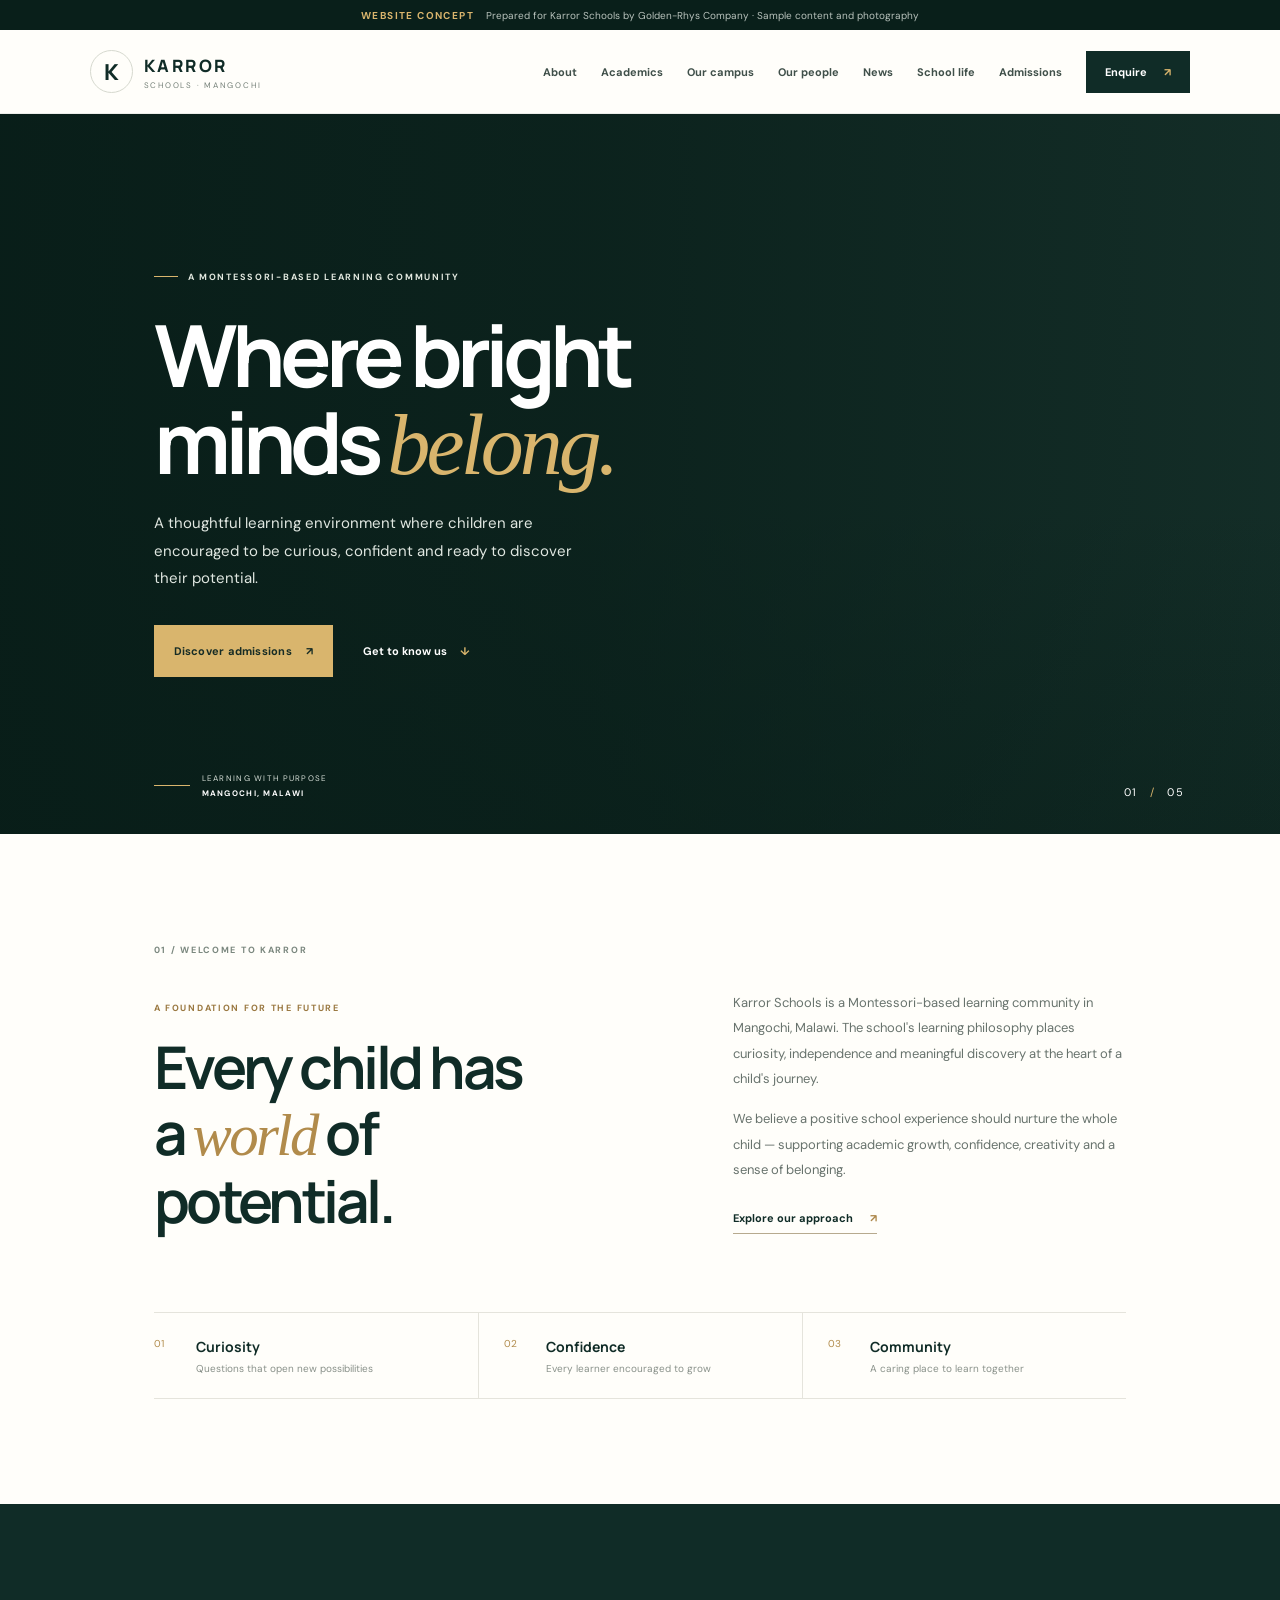
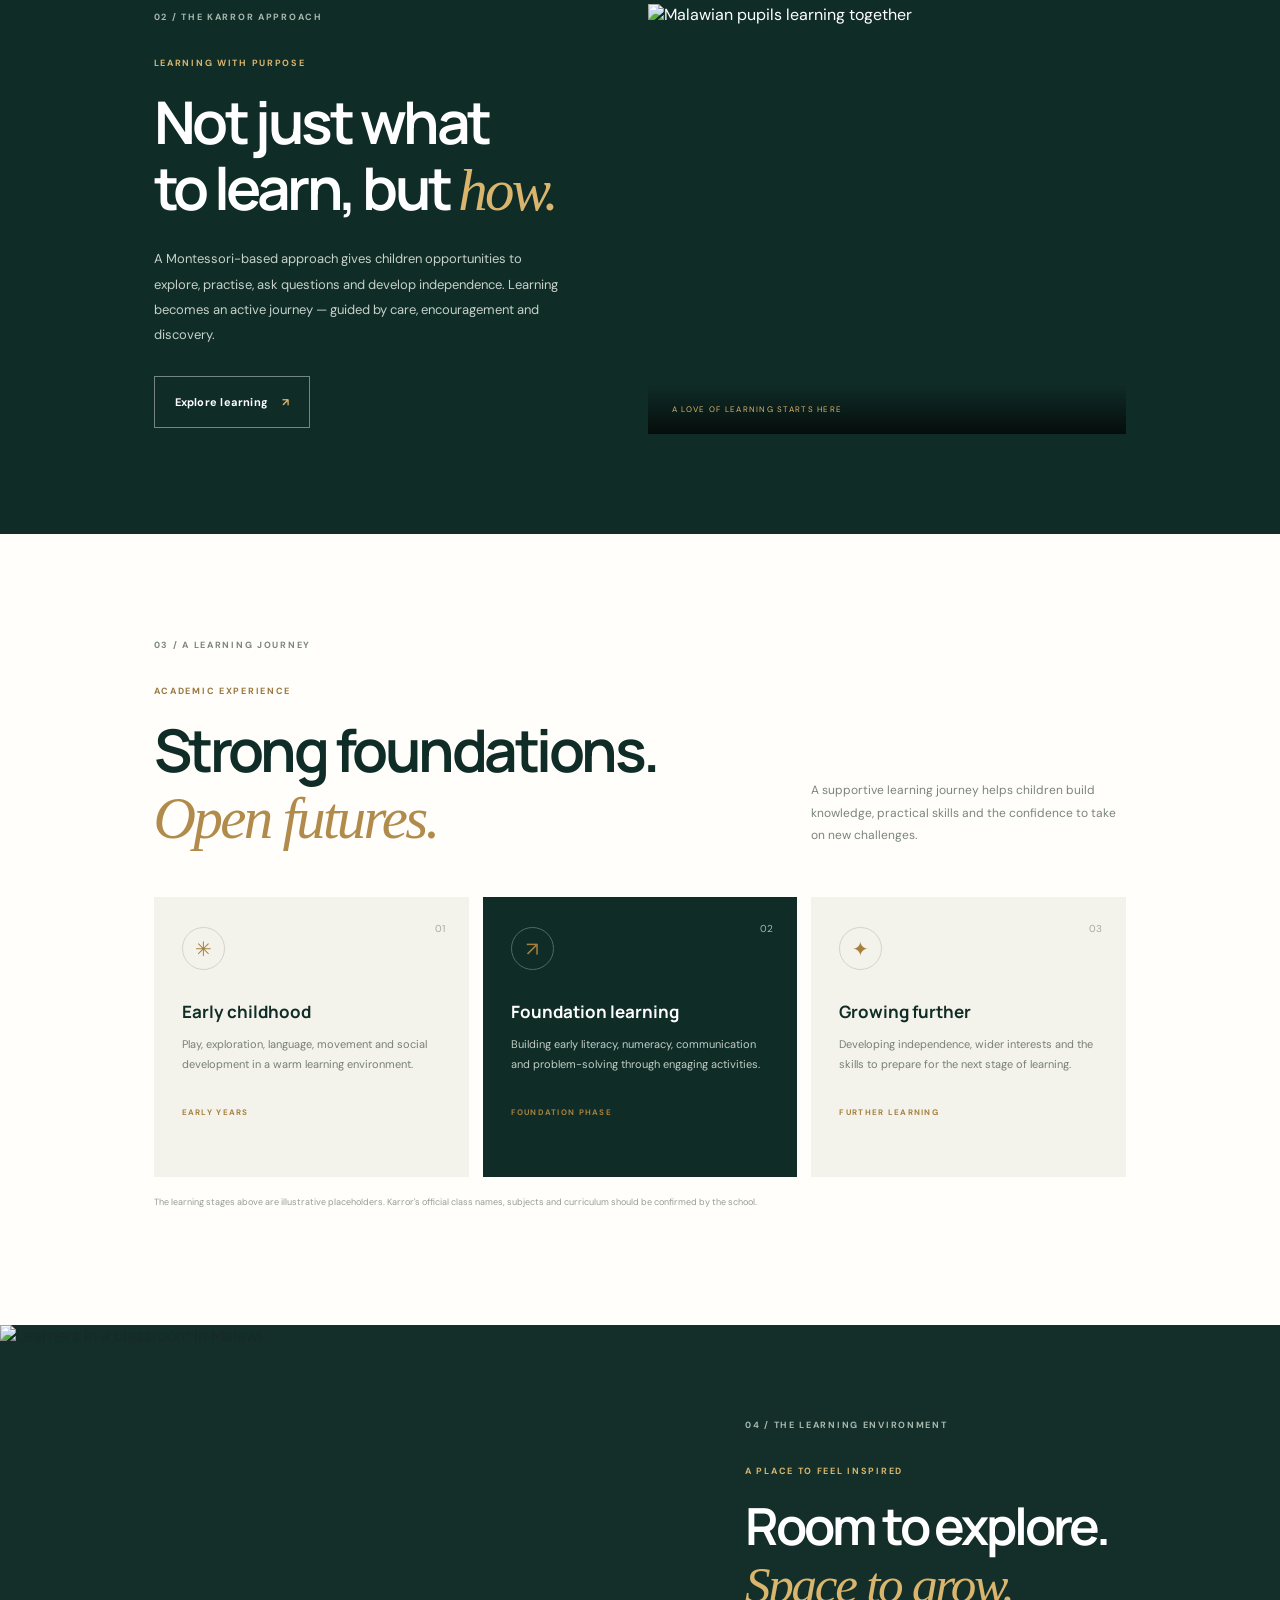
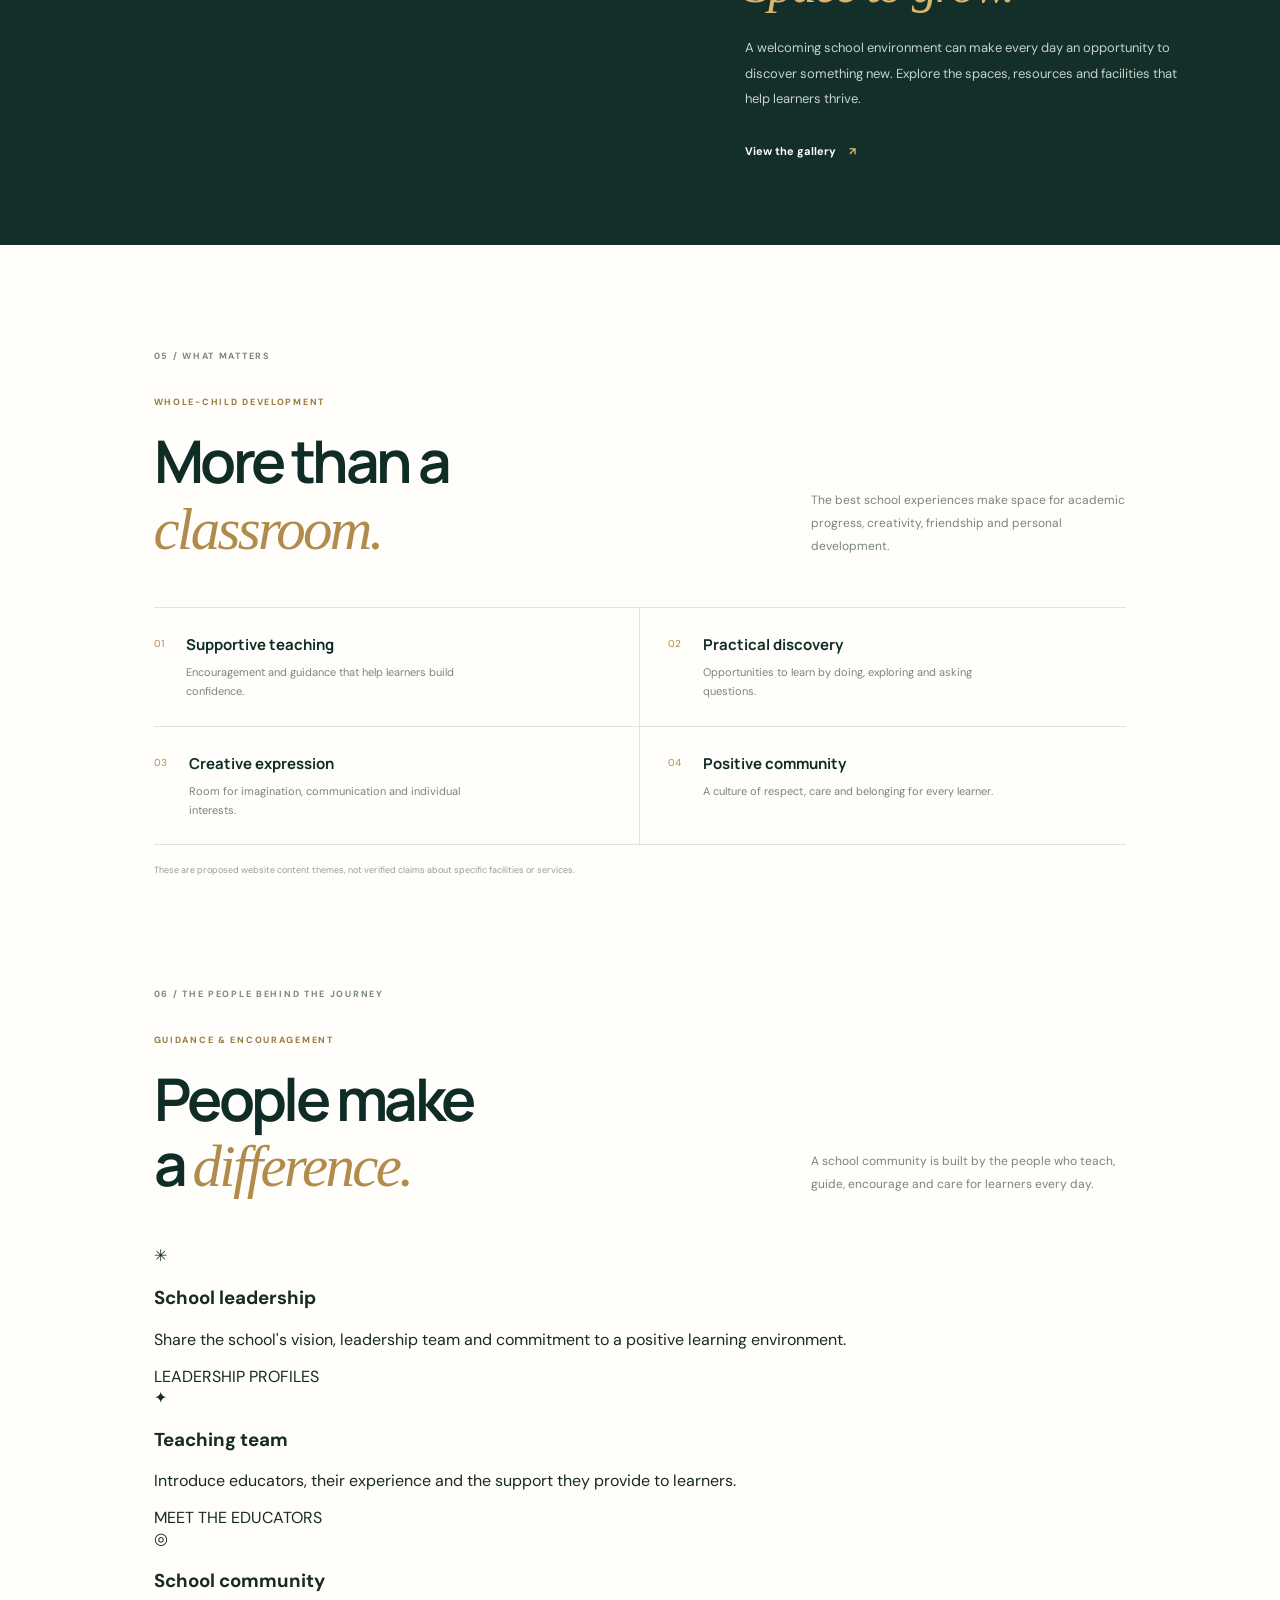
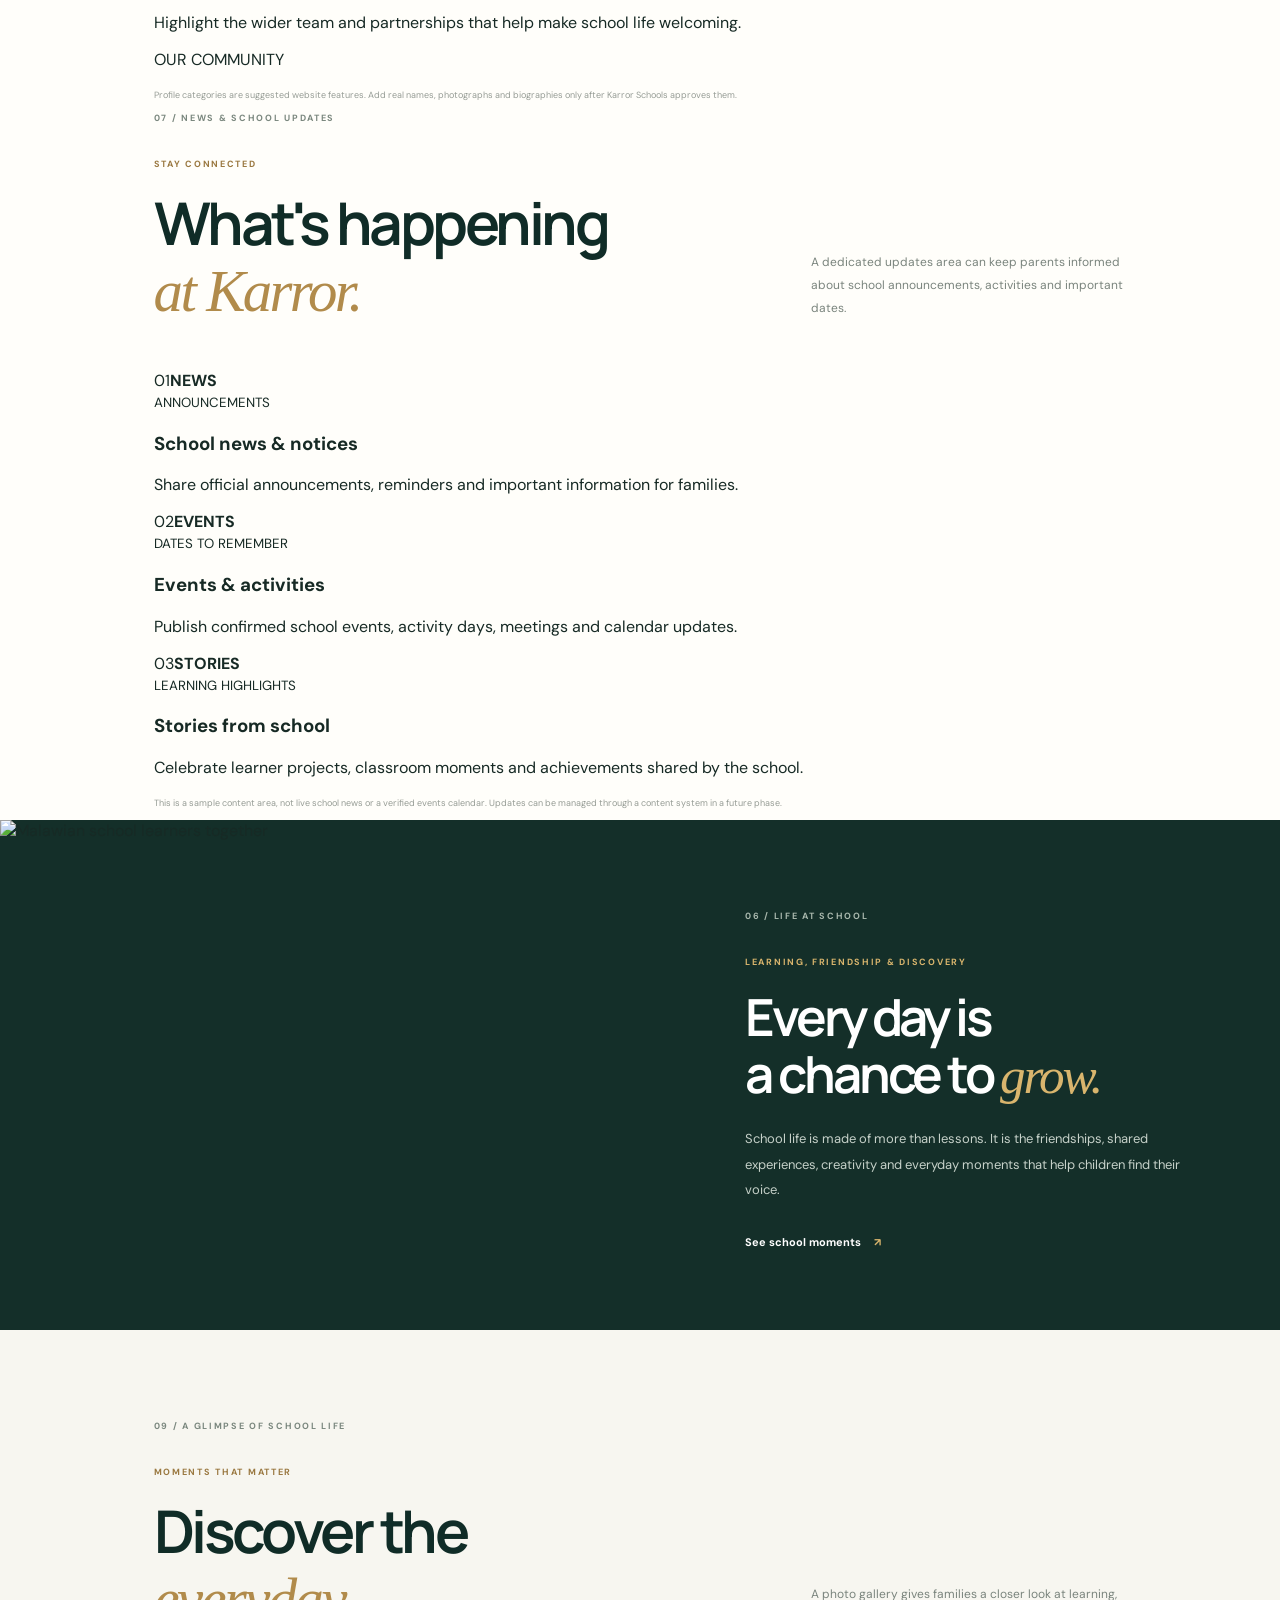
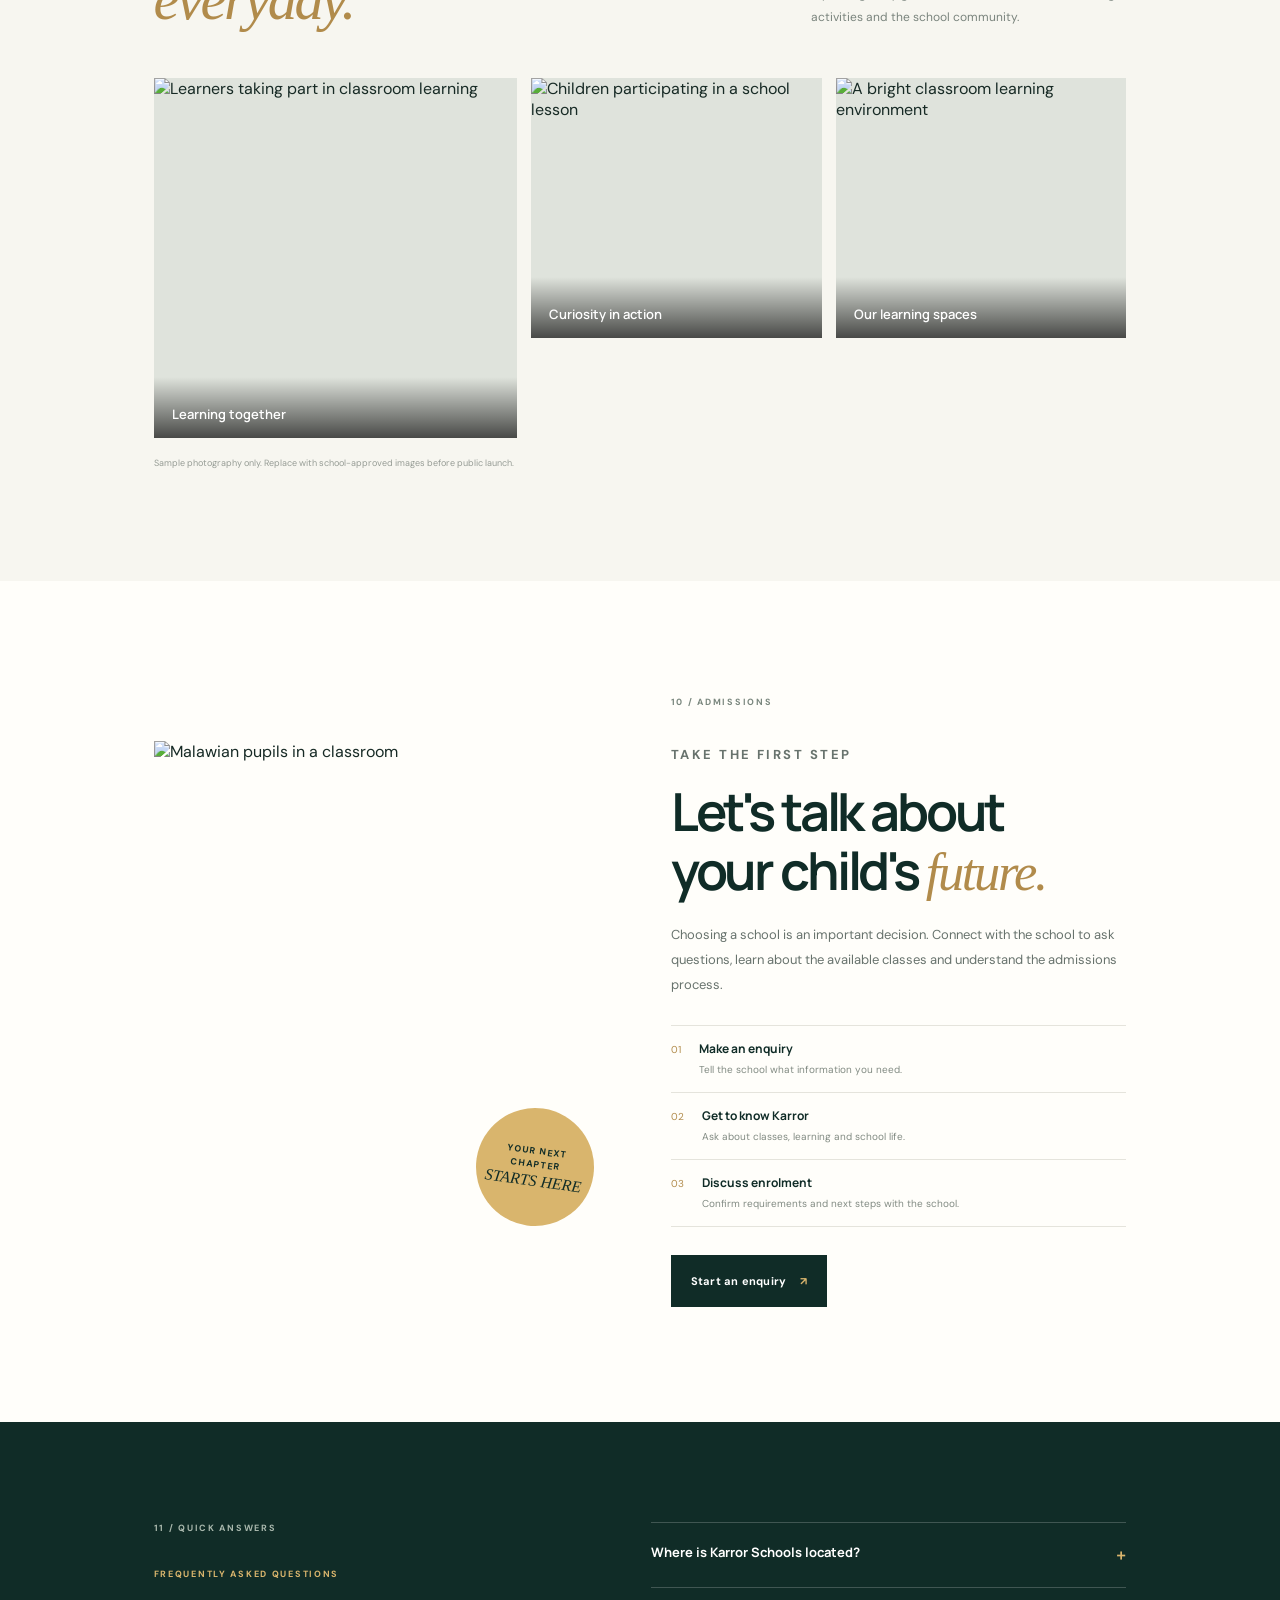
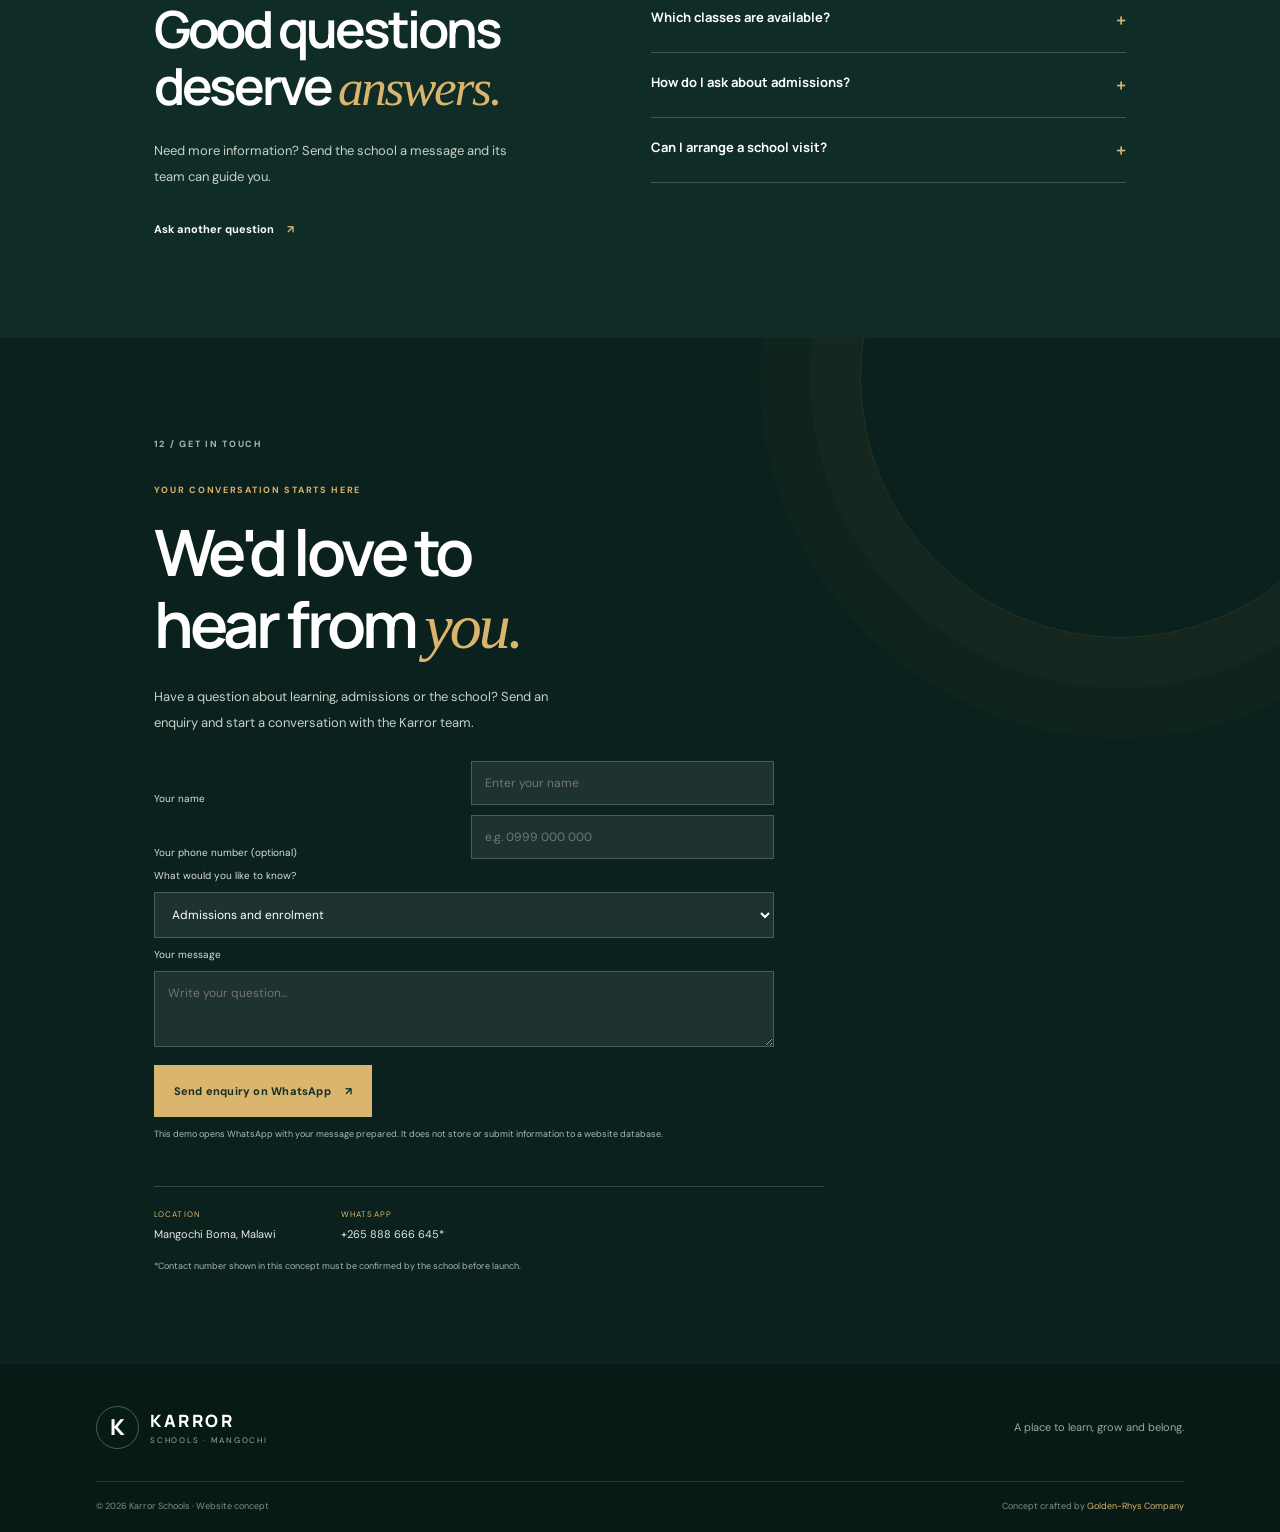
==== commit 972b2a54: "Add school team and news updates sections" ====
--- a/index.html
+++ b/index.html
@@ -18,7 +18,7 @@
     <a class="brand" href="#home" aria-label="Karror Schools home"><span class="brand-mark">K</span><span><strong>KARROR</strong><small>SCHOOLS · MANGOCHI</small></span></a>
     <button class="menu-toggle" aria-label="Open navigation" aria-expanded="false"><span></span><span></span></button>
     <nav class="main-nav" aria-label="Main navigation">
-      <a href="#about">About</a><a href="#academics">Academics</a><a href="#campus">Our campus</a><a href="#life">School life</a><a href="#admissions">Admissions</a>
+      <a href="#about">About</a><a href="#academics">Academics</a><a href="#campus">Our campus</a><a href="#people">Our people</a><a href="#updates">News</a><a href="#life">School life</a><a href="#admissions">Admissions</a>
       <a class="nav-cta" href="#contact">Enquire <span>↗</span></a>
     </nav>
   </header>
@@ -51,20 +51,24 @@
     <section class="features section-wrap"><div class="section-kicker">05 / WHAT MATTERS</div><div class="section-heading"><div><p class="overline">Whole-child development</p><h2>More than a<br><em>classroom.</em></h2></div><p class="section-desc">The best school experiences make space for academic progress, creativity, friendship and personal development.</p></div><div class="feature-grid">
       <article><span>01</span><div><h3>Supportive teaching</h3><p>Encouragement and guidance that help learners build confidence.</p></div></article><article><span>02</span><div><h3>Practical discovery</h3><p>Opportunities to learn by doing, exploring and asking questions.</p></div></article><article><span>03</span><div><h3>Creative expression</h3><p>Room for imagination, communication and individual interests.</p></div></article><article><span>04</span><div><h3>Positive community</h3><p>A culture of respect, care and belonging for every learner.</p></div></article></div><p class="fine-print">These are proposed website content themes, not verified claims about specific facilities or services.</p></section>
 
+    <section class="people section-wrap" id="people"><div class="section-kicker">06 / THE PEOPLE BEHIND THE JOURNEY</div><div class="section-heading"><div><p class="overline">Guidance & encouragement</p><h2>People make<br>a <em>difference.</em></h2></div><p class="section-desc">A school community is built by the people who teach, guide, encourage and care for learners every day.</p></div><div class="people-grid"><article><div class="people-icon">✳</div><h3>School leadership</h3><p>Share the school's vision, leadership team and commitment to a positive learning environment.</p><span>LEADERSHIP PROFILES</span></article><article><div class="people-icon">✦</div><h3>Teaching team</h3><p>Introduce educators, their experience and the support they provide to learners.</p><span>MEET THE EDUCATORS</span></article><article><div class="people-icon">◎</div><h3>School community</h3><p>Highlight the wider team and partnerships that help make school life welcoming.</p><span>OUR COMMUNITY</span></article></div><p class="fine-print">Profile categories are suggested website features. Add real names, photographs and biographies only after Karror Schools approves them.</p></section>
+
+    <section class="updates section-wrap" id="updates"><div class="section-kicker">07 / NEWS & SCHOOL UPDATES</div><div class="section-heading"><div><p class="overline">Stay connected</p><h2>What's happening<br><em>at Karror.</em></h2></div><p class="section-desc">A dedicated updates area can keep parents informed about school announcements, activities and important dates.</p></div><div class="updates-grid"><article><div class="update-art update-art-one"><span>01</span><b>NEWS</b></div><div class="update-copy"><small>ANNOUNCEMENTS</small><h3>School news & notices</h3><p>Share official announcements, reminders and important information for families.</p></div></article><article><div class="update-art update-art-two"><span>02</span><b>EVENTS</b></div><div class="update-copy"><small>DATES TO REMEMBER</small><h3>Events & activities</h3><p>Publish confirmed school events, activity days, meetings and calendar updates.</p></div></article><article><div class="update-art update-art-three"><span>03</span><b>STORIES</b></div><div class="update-copy"><small>LEARNING HIGHLIGHTS</small><h3>Stories from school</h3><p>Celebrate learner projects, classroom moments and achievements shared by the school.</p></div></article></div><p class="fine-print">This is a sample content area, not live school news or a verified events calendar. Updates can be managed through a content system in a future phase.</p></section>
+
     <section class="life-section" id="life"><div class="life-image"><img src="https://www.unicef.org/malawi/sites/unicef.org.malawi/files/styles/open_graph_image/public/vv.webp.jpeg?itok=CFVja4Hd" alt="Malawian school learners together" loading="lazy"></div><div class="life-copy"><div class="section-kicker light-kicker">06 / LIFE AT SCHOOL</div><p class="overline gold-overline">Learning, friendship & discovery</p><h2>Every day is<br>a chance to <em>grow.</em></h2><p class="body-light">School life is made of more than lessons. It is the friendships, shared experiences, creativity and everyday moments that help children find their voice.</p><a class="text-link light-link" href="#gallery">See school moments <span>↗</span></a></div></section>
 
-    <section class="gallery section-wrap" id="gallery"><div class="section-kicker">07 / A GLIMPSE OF SCHOOL LIFE</div><div class="section-heading"><div><p class="overline">Moments that matter</p><h2>Discover the<br><em>everyday.</em></h2></div><p class="section-desc">A photo gallery gives families a closer look at learning, activities and the school community.</p></div><div class="gallery-grid"><figure class="gallery-large"><img src="https://www.unicef.org/malawi/sites/unicef.org.malawi/files/styles/hero_extended/public/UNI515039%20%281%29.webp?itok=hQ1sMFBo" alt="Learners taking part in classroom learning" loading="lazy"><figcaption>Learning together</figcaption></figure><figure><img src="https://www.unicef.org/supply/sites/www.unicef.org.supply/files/styles/large_tile/public/Malawi-UNI711333-2024.webp?itok=UaK-K5gW" alt="Children participating in a school lesson" loading="lazy"><figcaption>Curiosity in action</figcaption></figure><figure><img src="https://images.unsplash.com/photo-1509062522246-3755977927d7?auto=format&fit=crop&w=900&q=85" alt="A bright classroom learning environment" loading="lazy"><figcaption>Our learning spaces</figcaption></figure></div><p class="fine-print">Sample photography only. Replace with school-approved images before public launch.</p></section>
+    <section class="gallery section-wrap" id="gallery"><div class="section-kicker">09 / A GLIMPSE OF SCHOOL LIFE</div><div class="section-heading"><div><p class="overline">Moments that matter</p><h2>Discover the<br><em>everyday.</em></h2></div><p class="section-desc">A photo gallery gives families a closer look at learning, activities and the school community.</p></div><div class="gallery-grid"><figure class="gallery-large"><img src="https://www.unicef.org/malawi/sites/unicef.org.malawi/files/styles/hero_extended/public/UNI515039%20%281%29.webp?itok=hQ1sMFBo" alt="Learners taking part in classroom learning" loading="lazy"><figcaption>Learning together</figcaption></figure><figure><img src="https://www.unicef.org/supply/sites/www.unicef.org.supply/files/styles/large_tile/public/Malawi-UNI711333-2024.webp?itok=UaK-K5gW" alt="Children participating in a school lesson" loading="lazy"><figcaption>Curiosity in action</figcaption></figure><figure><img src="https://images.unsplash.com/photo-1509062522246-3755977927d7?auto=format&fit=crop&w=900&q=85" alt="A bright classroom learning environment" loading="lazy"><figcaption>Our learning spaces</figcaption></figure></div><p class="fine-print">Sample photography only. Replace with school-approved images before public launch.</p></section>
 
-    <section class="admissions section-wrap" id="admissions"><div class="admission-visual"><img src="https://www.unicef.org/supply/sites/www.unicef.org.supply/files/styles/large_tile/public/Malawi-UNI711333-2024.webp?itok=UaK-K5gW" alt="Malawian pupils in a classroom" loading="lazy"><div class="admission-stamp">YOUR NEXT<br>CHAPTER<br><em>STARTS HERE</em></div></div><div class="admission-copy"><div class="section-kicker">08 / ADMISSIONS</div><p class="overline">Take the first step</p><h2>Let's talk about<br>your child's <em>future.</em></h2><p>Choosing a school is an important decision. Connect with the school to ask questions, learn about the available classes and understand the admissions process.</p><div class="steps"><div><span>01</span><p><b>Make an enquiry</b><small>Tell the school what information you need.</small></p></div><div><span>02</span><p><b>Get to know Karror</b><small>Ask about classes, learning and school life.</small></p></div><div><span>03</span><p><b>Discuss enrolment</b><small>Confirm requirements and next steps with the school.</small></p></div></div><a class="button button-dark" href="#contact">Start an enquiry <span>↗</span></a></div></section>
+    <section class="admissions section-wrap" id="admissions"><div class="admission-visual"><img src="https://www.unicef.org/supply/sites/www.unicef.org.supply/files/styles/large_tile/public/Malawi-UNI711333-2024.webp?itok=UaK-K5gW" alt="Malawian pupils in a classroom" loading="lazy"><div class="admission-stamp">YOUR NEXT<br>CHAPTER<br><em>STARTS HERE</em></div></div><div class="admission-copy"><div class="section-kicker">10 / ADMISSIONS</div><p class="overline">Take the first step</p><h2>Let's talk about<br>your child's <em>future.</em></h2><p>Choosing a school is an important decision. Connect with the school to ask questions, learn about the available classes and understand the admissions process.</p><div class="steps"><div><span>01</span><p><b>Make an enquiry</b><small>Tell the school what information you need.</small></p></div><div><span>02</span><p><b>Get to know Karror</b><small>Ask about classes, learning and school life.</small></p></div><div><span>03</span><p><b>Discuss enrolment</b><small>Confirm requirements and next steps with the school.</small></p></div></div><a class="button button-dark" href="#contact">Start an enquiry <span>↗</span></a></div></section>
 
-    <section class="faq-section"><div class="section-wrap faq-grid"><div><div class="section-kicker light-kicker">09 / QUICK ANSWERS</div><p class="overline gold-overline">Frequently asked questions</p><h2>Good questions<br>deserve <em>answers.</em></h2><p class="body-light">Need more information? Send the school a message and its team can guide you.</p><a class="text-link light-link" href="#contact">Ask another question <span>↗</span></a></div><div class="faq-list">
+    <section class="faq-section"><div class="section-wrap faq-grid"><div><div class="section-kicker light-kicker">11 / QUICK ANSWERS</div><p class="overline gold-overline">Frequently asked questions</p><h2>Good questions<br>deserve <em>answers.</em></h2><p class="body-light">Need more information? Send the school a message and its team can guide you.</p><a class="text-link light-link" href="#contact">Ask another question <span>↗</span></a></div><div class="faq-list">
       <details><summary>Where is Karror Schools located?<span>+</span></summary><p>Karror Schools is based in Mangochi Boma, Malawi. Contact the school to confirm directions and visiting arrangements.</p></details>
       <details><summary>Which classes are available?<span>+</span></summary><p>Please contact the school directly for the current class levels and availability. The programme names shown on this concept are illustrative.</p></details>
       <details><summary>How do I ask about admissions?<span>+</span></summary><p>Use the WhatsApp enquiry option on this page to ask about admission requirements, availability and next steps.</p></details>
       <details><summary>Can I arrange a school visit?<span>+</span></summary><p>Contact the school to ask whether visits can be arranged and to confirm a suitable time.</p></details>
     </div></div></section>
 
-    <section class="contact-section" id="contact"><div class="contact-pattern"></div><div class="contact-inner"><div class="section-kicker light-kicker">10 / GET IN TOUCH</div><p class="overline gold-overline">Your conversation starts here</p><h2>We'd love to<br>hear from <em>you.</em></h2><p class="body-light">Have a question about learning, admissions or the school? Send an enquiry and start a conversation with the Karror team.</p>
+    <section class="contact-section" id="contact"><div class="contact-pattern"></div><div class="contact-inner"><div class="section-kicker light-kicker">12 / GET IN TOUCH</div><p class="overline gold-overline">Your conversation starts here</p><h2>We'd love to<br>hear from <em>you.</em></h2><p class="body-light">Have a question about learning, admissions or the school? Send an enquiry and start a conversation with the Karror team.</p>
       <form class="enquiry-form" id="enquiry-form"><label for="parent-name">Your name</label><input id="parent-name" name="name" placeholder="Enter your name" required><label for="parent-phone">Your phone number (optional)</label><input id="parent-phone" name="phone" placeholder="e.g. 0999 000 000" type="tel"><label for="enquiry-type">What would you like to know?</label><select id="enquiry-type" name="topic"><option>Admissions and enrolment</option><option>Available classes</option><option>School visit</option><option>Learning approach</option><option>General enquiry</option></select><label for="enquiry-message">Your message</label><textarea id="enquiry-message" name="message" rows="3" placeholder="Write your question..." required></textarea><button class="button button-gold" type="submit">Send enquiry on WhatsApp <span>↗</span></button><p class="form-note">This demo opens WhatsApp with your message prepared. It does not store or submit information to a website database.</p></form>
       <div class="contact-meta"><span><small>LOCATION</small>Mangochi Boma, Malawi</span><span><small>WHATSAPP</small>+265 888 666 645*</span></div><p class="fine-print contact-fine">*Contact number shown in this concept must be confirmed by the school before launch.</p></div></section>
   </main>
--- a/styles.css
+++ b/styles.css
@@ -1 +1 @@
-:root{--forest:#102c27;--forest2:#183c34;--cream:#f6f4ed;--paper:#fffefa;--gold:#d9b56d;--ink:#172a25;--muted:#68736d;--line:#e5e4dc;--serif:Georgia,"Times New Roman",serif;--sans:"DM Sans",sans-serif;--display:"Manrope",sans-serif}*{box-sizing:border-box}html{scroll-behavior:smooth;scroll-padding-top:90px}body{margin:0;background:var(--paper);color:var(--ink);font-family:var(--sans);-webkit-font-smoothing:antialiased}.concept-bar{min-height:30px;background:#0b211d;color:#d7e0d9;display:flex;justify-content:center;align-items:center;gap:12px;padding:6px 16px;font-size:10px;letter-spacing:.04em}.concept-bar span{color:var(--gold);font-weight:700;letter-spacing:.14em}.concept-bar p{margin:0;color:#b8c2bc}.site-header{height:88px;padding:0 7.5%;display:flex;align-items:center;justify-content:space-between;background:var(--paper);position:sticky;top:0;z-index:20;border-bottom:1px solid rgba(16,44,39,.08)}.brand{display:flex;align-items:center;gap:11px;text-decoration:none;color:var(--forest)}.brand-mark{width:43px;height:43px;border:1px solid #d6d9cf;border-radius:50%;display:grid;place-items:center}.brand-mark svg{width:34px;height:34px}.brand strong{display:block;font:800 17px var(--display);letter-spacing:.15em}.brand small{display:block;font-size:8px;letter-spacing:.22em;color:#758078;margin-top:3px}.main-nav{display:flex;align-items:center;gap:34px}.main-nav>a{font-size:12px;color:#40504a;text-decoration:none;font-weight:600;transition:color .2s}.main-nav>a:hover{color:#a77e36}.main-nav .nav-cta{background:var(--forest);color:white;padding:14px 19px;border-radius:2px}.nav-cta span,.button span{margin-left:16px;color:var(--gold)}.menu-toggle{display:none;background:none;border:0}.hero{height:min(690px,76vw);min-height:560px;position:relative;display:flex;align-items:center;background:#142e28;overflow:hidden}.hero-image{position:absolute;inset:0;background-image:url("https://www.unicef.org/malawi/sites/unicef.org.malawi/files/styles/media_large_image/public/IMG_1225.webp?itok=XF98vj01");background-size:cover;background-position:center 42%;opacity:.78}.hero-shade{position:absolute;inset:0;background:linear-gradient(90deg,rgba(8,29,24,.91) 0%,rgba(8,29,24,.72) 44%,rgba(8,29,24,.08) 100%),linear-gradient(0deg,rgba(8,29,24,.38),transparent 42%)}.hero-content{position:relative;z-index:1;color:white;margin-left:12%;max-width:640px;padding:60px 0}.eyebrow,.section-kicker{font-size:9px;letter-spacing:.19em;font-weight:700;color:#7a877e}.eyebrow{display:flex;align-items:center;gap:10px}.eyebrow span{width:24px;height:1px;background:var(--gold)}.eyebrow.light{color:#e2e8df}.hero h1{font:600 clamp(48px,6.6vw,88px)/1.04 var(--display);letter-spacing:-.065em;margin:28px 0 20px}.hero h1 em,h2 em{font-family:var(--serif);font-weight:400;color:var(--gold);letter-spacing:-.045em}.hero-content>p{font-size:15px;line-height:1.85;color:#e0e7e1;max-width:430px}.hero-actions{display:flex;align-items:center;gap:30px;margin-top:32px}.button{display:inline-flex;align-items:center;justify-content:space-between;min-height:52px;padding:0 20px;text-decoration:none;font-size:11px;font-weight:700;letter-spacing:.02em;transition:transform .2s,background .2s}.button:hover{transform:translateY(-2px)}.button-gold{background:var(--gold);color:#172c25}.button-gold span{color:#172c25}.text-link{font-size:11px;font-weight:700;text-decoration:none}.light-link{color:#fff}.text-link span{margin-left:10px;color:var(--gold)}.hero-note{position:absolute;bottom:34px;left:12%;display:flex;align-items:center;gap:12px;color:#d5ddd6;font-size:8px;line-height:1.8;letter-spacing:.16em}.hero-note b{color:white}.note-line{width:36px;height:1px;background:var(--gold)}.hero-index{position:absolute;bottom:35px;right:7.5%;font-size:11px;color:white;letter-spacing:.12em}.hero-index span{color:var(--gold);padding:0 8px}.section-wrap{padding-left:12%;padding-right:12%}.intro{padding-top:115px;padding-bottom:110px}.section-kicker{margin-bottom:35px}.intro-grid{display:grid;grid-template-columns:1.05fr .8fr;gap:12%;align-items:end}.overline{font-size:9px;letter-spacing:.19em;text-transform:uppercase;color:#9a7840;font-weight:700;margin:0 0 20px}.intro h2,.section-heading h2,.learning-copy h2,.life-copy h2,.admission-copy h2,.contact-inner h2{font:600 clamp(38px,4.6vw,61px)/1.12 var(--display);letter-spacing:-.06em;color:var(--forest);margin:0}.intro h2 em,.section-heading h2 em,.admission-copy h2 em{color:#b18b4b}.intro-copy p,.admission-copy>p{font-size:13px;line-height:1.95;color:#68736d;margin:0 0 16px}.under-link{display:inline-block;color:var(--forest);font-size:11px;font-weight:700;text-decoration:none;border-bottom:1px solid #b7aa8e;padding:0 0 8px;margin-top:14px}.under-link span{color:#ad8749;margin-left:14px}.values-strip{margin-top:85px;border-top:1px solid var(--line);border-bottom:1px solid var(--line);display:grid;grid-template-columns:repeat(3,1fr)}.values-strip>div{padding:24px 24px 23px 0;display:grid;grid-template-columns:32px 1fr;column-gap:10px}.values-strip>div+div{border-left:1px solid var(--line);padding-left:25px}.values-strip span{grid-row:span 2;font-size:10px;color:#b18b4b}.values-strip b{font:700 14px var(--display);color:var(--forest)}.values-strip small{font-size:10px;color:#89918a;margin-top:6px}.learning-section{background:var(--forest);padding:105px 0;color:white}.learning-grid{display:grid;grid-template-columns:.85fr 1fr;gap:9%;align-items:center}.light-kicker{color:#a9b8ad}.gold-overline{color:var(--gold)}.learning-copy h2,.life-copy h2,.contact-inner h2{color:#fff}.body-light{font-size:13px;line-height:1.95;color:#c6d1c9;max-width:430px;margin:22px 0 28px}.button-outline{border:1px solid rgba(255,255,255,.42);color:white}.button-outline span{color:var(--gold)}.learning-photo{height:430px;position:relative}.learning-photo img,.life-image img,.admission-visual img{width:100%;height:100%;object-fit:cover;display:block}.learning-photo img{object-position:center}.photo-caption{position:absolute;bottom:0;left:0;right:0;padding:22px 25px;background:linear-gradient(0deg,rgba(0,0,0,.75),transparent);color:white}.photo-caption span{display:block;font-size:8px;letter-spacing:.16em;color:var(--gold);margin-bottom:8px}.photo-caption b{font:600 17px var(--display)}.programmes{padding-top:110px;padding-bottom:110px}.section-heading{display:flex;justify-content:space-between;align-items:end;gap:60px;margin-bottom:48px}.section-desc{max-width:310px;font-size:12px;line-height:1.9;color:#7a847d;margin:0 0 5px}.programme-cards{display:grid;grid-template-columns:repeat(3,1fr);gap:14px}.programme-card{background:#f4f3ec;padding:30px 28px 24px;min-height:285px;position:relative}.programme-card.featured{background:var(--forest);color:white}.card-number{position:absolute;right:24px;top:25px;font-size:10px;color:#a7aaa0}.featured .card-number{color:#a8b8ad}.programme-icon{width:43px;height:43px;border:1px solid #d5d4c9;border-radius:50%;display:grid;place-items:center;color:#a7803f;font-size:20px;margin-bottom:32px}.featured .programme-icon{border-color:#536a60}.programme-card h3{font:700 17px var(--display);margin:0 0 12px;color:var(--forest)}.featured h3{color:white}.programme-card p{font-size:11px;line-height:1.8;color:#778078;margin:0 0 25px}.featured p{color:#c2cdc5}.card-foot{font-size:8px;letter-spacing:.16em;font-weight:700;color:#a7803f}.small-note{font-size:9px;color:#959b94;margin-top:20px}.life-section{display:grid;grid-template-columns:1.05fr .95fr;background:#142f29;min-height:540px}.life-image{min-height:540px}.life-copy{padding:85px 13% 70px 12%;align-self:center}.life-copy h2{font-size:clamp(37px,4vw,55px)}.admissions{padding-top:120px;padding-bottom:120px;display:grid;grid-template-columns:.9fr 1fr;gap:11%;align-items:center}.admission-visual{height:530px;position:relative}.admission-visual img{object-position:center}.admission-stamp{position:absolute;right:-30px;bottom:35px;background:var(--gold);width:118px;height:118px;border-radius:50%;display:grid;place-content:center;text-align:center;font-size:10px;line-height:1.4;letter-spacing:.12em;font-weight:700;color:var(--forest);transform:rotate(8deg)}.admission-stamp em{font:italic 18px var(--serif);letter-spacing:0}.admission-copy h2{font-size:clamp(37px,4.1vw,55px)}.admission-copy>p{margin-top:22px}.steps{margin:28px 0 30px;border-top:1px solid var(--line)}.steps>div{display:flex;gap:18px;padding:15px 0;border-bottom:1px solid var(--line)}.steps>div>span{font-size:10px;color:#b18b4b;padding-top:3px}.steps p{margin:0}.steps b{display:block;font:700 12px var(--display);color:var(--forest)}.steps small{display:block;font-size:10px;color:#828b83;margin-top:5px;line-height:1.6}.button-dark{background:var(--forest);color:white}.button-dark span{color:var(--gold)}.contact-section{background:var(--forest);position:relative;overflow:hidden;padding:100px 12% 85px}.contact-pattern{position:absolute;width:520px;height:520px;border:1px solid rgba(217,181,109,.12);border-radius:50%;right:-100px;top:-220px;box-shadow:0 0 0 50px rgba(217,181,109,.025),0 0 0 100px rgba(217,181,109,.02)}.contact-inner{position:relative;z-index:1;max-width:650px}.contact-inner h2{font-size:clamp(40px,5vw,65px)}.contact-inner .body-light{margin-bottom:28px}.contact-meta{display:flex;gap:65px;margin-top:55px;padding-top:24px;border-top:1px solid rgba(255,255,255,.17)}.contact-meta span{font-size:11px;color:#e3e8e2}.contact-meta small{display:block;color:var(--gold);font-size:8px;letter-spacing:.15em;margin-bottom:8px}.site-footer{padding:42px 7.5% 20px;background:#0b211d;color:#dce5dd;display:grid;grid-template-columns:1fr 1fr;align-items:center}.footer-brand{color:white}.footer-brand .brand-mark{border-color:#496056}.footer-brand small{color:#9ca99f}.site-footer>p{font-size:11px;color:#9ba99f;text-align:right}.footer-bottom{grid-column:1/-1;border-top:1px solid rgba(255,255,255,.12);margin-top:32px;padding-top:18px;display:flex;justify-content:space-between;font-size:9px;color:#829087}.footer-bottom a{color:var(--gold);text-decoration:none}@media(max-width:900px){.site-header{padding:0 5%;height:76px}.main-nav{gap:18px}.main-nav>a{font-size:11px}.section-wrap{padding-left:8%;padding-right:8%}.hero-content{margin-left:8%}.hero-note{left:8%}.intro-grid{gap:7%}.learning-grid{gap:6%}.admissions{gap:8%}.contact-section{padding-left:8%;padding-right:8%}}@media(max-width:680px){.concept-bar{justify-content:flex-start;gap:8px;font-size:8px;flex-wrap:wrap}.concept-bar p{font-size:8px}.site-header{height:70px;padding:0 6%}.brand-mark{width:38px;height:38px}.brand strong{font-size:15px}.menu-toggle{display:flex;flex-direction:column;gap:6px;padding:10px}.menu-toggle span{width:23px;height:1px;background:var(--forest)}.main-nav{display:none;position:absolute;top:70px;left:0;right:0;background:var(--paper);padding:22px 6% 28px;box-shadow:0 12px 18px rgba(0,0,0,.08);align-items:stretch;gap:0;flex-direction:column}.main-nav.open{display:flex}.main-nav>a{padding:13px 0;border-bottom:1px solid var(--line);font-size:13px}.main-nav .nav-cta{margin-top:14px;padding:14px 16px;border:0}.hero{min-height:620px;height:78vh;max-height:760px}.hero-image{background-position:57% center}.hero-shade{background:linear-gradient(90deg,rgba(8,29,24,.88),rgba(8,29,24,.42)),linear-gradient(0deg,rgba(8,29,24,.45),transparent 55%)}.hero-content{margin:0;padding:50px 7%;max-width:100%}.hero h1{font-size:clamp(48px,13vw,70px)}.hero-content>p{font-size:13px;max-width:330px}.hero-actions{gap:18px;flex-wrap:wrap}.hero-note{left:7%;bottom:25px}.hero-index{right:7%;bottom:29px}.section-wrap{padding-left:7%;padding-right:7%}.intro{padding-top:75px;padding-bottom:75px}.section-kicker{margin-bottom:27px}.intro-grid,.learning-grid,.admissions{grid-template-columns:1fr;gap:30px}.intro h2,.section-heading h2,.learning-copy h2,.life-copy h2,.admission-copy h2{font-size:43px}.intro-copy p{font-size:12px}.values-strip{margin-top:50px;grid-template-columns:1fr}.values-strip>div{padding:18px 0}.values-strip>div+div{border-left:0;border-top:1px solid var(--line);padding-left:0}.learning-section{padding:75px 0}.learning-photo{height:340px;margin-top:12px}.programmes{padding-top:75px;padding-bottom:75px}.section-heading{display:block;margin-bottom:32px}.section-desc{margin-top:20px}.programme-cards{grid-template-columns:1fr;gap:10px}.programme-card{min-height:230px;padding:25px}.programme-icon{margin-bottom:20px}.life-section{grid-template-columns:1fr}.life-image{min-height:330px;height:330px}.life-copy{padding:70px 7% 75px}.admissions{padding-top:75px;padding-bottom:80px}.admission-visual{height:380px;margin-right:20px;margin-bottom:12px}.admission-stamp{width:95px;height:95px;right:-20px;bottom:22px;font-size:8px}.admission-stamp em{font-size:15px}.contact-section{padding:75px 7% 65px}.contact-inner h2{font-size:45px}.contact-meta{gap:28px;flex-wrap:wrap;margin-top:40px}.site-footer{padding:35px 7% 18px;grid-template-columns:1fr;gap:15px}.site-footer>p{text-align:left;margin:0}.footer-bottom{margin-top:18px;gap:12px;flex-direction:column}.button{min-height:49px}}@media(prefers-reduced-motion:reduce){html{scroll-behavior:auto}*,*::before,*::after{transition:none!important}}+:root{--forest:#102c27;--forest2:#1a4036;--cream:#f5f3eb;--paper:#fffefa;--gold:#d9b56d;--ink:#172a25;--muted:#68736d;--line:#e5e4dc;--serif:Georgia,"Times New Roman",serif;--sans:"DM Sans",sans-serif;--display:"Manrope",sans-serif}*{box-sizing:border-box}html{scroll-behavior:smooth;scroll-padding-top:90px}body{margin:0;background:var(--paper);color:var(--ink);font-family:var(--sans);-webkit-font-smoothing:antialiased}img{max-width:100%}.concept-bar{min-height:30px;background:#091f1a;color:#d7e0d9;display:flex;justify-content:center;align-items:center;gap:12px;padding:6px 16px;font-size:10px}.concept-bar span{color:var(--gold);font-weight:700;letter-spacing:.14em}.concept-bar p{margin:0;color:#b8c2bc}.site-header{height:84px;padding:0 7%;display:flex;align-items:center;justify-content:space-between;background:var(--paper);position:sticky;top:0;z-index:20;border-bottom:1px solid rgba(16,44,39,.08)}.brand{display:flex;align-items:center;gap:11px;text-decoration:none;color:var(--forest)}.brand-mark{width:43px;height:43px;border:1px solid #d6d9cf;border-radius:50%;display:grid;place-items:center;font:800 22px var(--display);color:var(--forest)}.brand strong{display:block;font:800 17px var(--display);letter-spacing:.15em}.brand small{display:block;font-size:8px;letter-spacing:.22em;color:#758078;margin-top:3px}.main-nav{display:flex;align-items:center;gap:24px}.main-nav>a{font-size:11px;color:#40504a;text-decoration:none;font-weight:700;transition:color .2s}.main-nav>a:hover{color:#a77e36}.main-nav .nav-cta{background:var(--forest);color:white;padding:14px 19px}.nav-cta span,.button span{margin-left:14px;color:var(--gold)}.menu-toggle{display:none;background:none;border:0}.hero{height:min(720px,78vw);min-height:570px;position:relative;display:flex;align-items:center;background:#142e28;overflow:hidden}.hero-image{position:absolute;inset:0;background-image:url("https://www.unicef.org/malawi/sites/unicef.org.malawi/files/styles/media_large_image/public/IMG_1225.webp?itok=XF98vj01");background-size:cover;background-position:center 42%;opacity:.8}.hero-shade{position:absolute;inset:0;background:linear-gradient(90deg,rgba(8,29,24,.94),rgba(8,29,24,.69) 46%,rgba(8,29,24,.05)),linear-gradient(0deg,rgba(8,29,24,.42),transparent 45%)}.hero-content{position:relative;z-index:1;color:white;margin-left:12%;max-width:650px;padding:60px 0}.eyebrow,.section-kicker{font-size:9px;letter-spacing:.19em;font-weight:700;color:#7a877e}.eyebrow{display:flex;align-items:center;gap:10px}.eyebrow span{width:24px;height:1px;background:var(--gold)}.eyebrow.light{color:#e2e8df}.hero h1{font:700 clamp(50px,6.7vw,90px)/1.02 var(--display);letter-spacing:-.07em;margin:28px 0 20px}.hero h1 em,h2 em{font-family:var(--serif);font-weight:400;color:var(--gold);letter-spacing:-.045em}.hero-content>p{font-size:15px;line-height:1.85;color:#e0e7e1;max-width:440px}.hero-actions{display:flex;align-items:center;gap:30px;margin-top:32px}.button{display:inline-flex;align-items:center;justify-content:space-between;min-height:52px;padding:0 20px;text-decoration:none;font:700 11px var(--sans);letter-spacing:.02em;border:0;cursor:pointer;transition:transform .2s,background .2s}.button:hover{transform:translateY(-2px)}.button-gold{background:var(--gold);color:#172c25}.button-gold span{color:#172c25}.text-link{font-size:11px;font-weight:700;text-decoration:none}.light-link{color:#fff}.text-link span{margin-left:10px;color:var(--gold)}.hero-note{position:absolute;bottom:34px;left:12%;display:flex;align-items:center;gap:12px;color:#d5ddd6;font-size:8px;line-height:1.8;letter-spacing:.16em}.hero-note b{color:white}.note-line{width:36px;height:1px;background:var(--gold)}.hero-index{position:absolute;bottom:35px;right:7.5%;font-size:11px;color:white;letter-spacing:.12em}.hero-index span{color:var(--gold);padding:0 8px}.section-wrap{padding-left:12%;padding-right:12%}.welcome{padding-top:110px;padding-bottom:105px}.section-kicker{margin-bottom:34px}.welcome-grid{display:grid;grid-template-columns:1fr .85fr;gap:12%;align-items:end}.overline{font-size:9px;letter-spacing:.19em;text-transform:uppercase;color:#9a7840;font-weight:700;margin:0 0 20px}.welcome h2,.section-heading h2,.approach-copy h2,.campus-copy h2,.life-copy h2,.admission-copy h2,.faq-grid h2,.contact-inner h2{font:650 clamp(38px,4.6vw,62px)/1.12 var(--display);letter-spacing:-.06em;color:var(--forest);margin:0}.welcome h2 em,.section-heading h2 em,.admission-copy h2 em{color:#b18b4b}.welcome-copy p,.admission-copy>p{font-size:13px;line-height:1.95;color:#68736d;margin:0 0 15px}.under-link{display:inline-block;color:var(--forest);font-size:11px;font-weight:700;text-decoration:none;border-bottom:1px solid #b7aa8e;padding:0 0 8px;margin-top:14px}.under-link span{color:#ad8749;margin-left:14px}.values-strip{margin-top:78px;border-top:1px solid var(--line);border-bottom:1px solid var(--line);display:grid;grid-template-columns:repeat(3,1fr)}.values-strip>div{padding:24px 24px 23px 0;display:grid;grid-template-columns:32px 1fr;column-gap:10px}.values-strip>div+div{border-left:1px solid var(--line);padding-left:25px}.values-strip span{grid-row:span 2;font-size:10px;color:#b18b4b}.values-strip b{font:700 14px var(--display);color:var(--forest)}.values-strip small{font-size:10px;color:#89918a;margin-top:6px}.approach-section{background:var(--forest);padding:100px 0;color:white}.approach-grid{display:grid;grid-template-columns:.85fr 1fr;gap:9%;align-items:center}.light-kicker{color:#a9b8ad}.gold-overline{color:var(--gold)}.approach-copy h2,.life-copy h2,.campus-copy h2,.faq-grid h2,.contact-inner h2{color:#fff}.body-light{font-size:13px;line-height:1.95;color:#c6d1c9;max-width:440px;margin:22px 0 28px}.button-outline{border:1px solid rgba(255,255,255,.42);color:white;background:transparent}.button-outline span{color:var(--gold)}.approach-photo{height:430px;position:relative}.approach-photo img,.campus-photo img,.life-image img,.admission-visual img,.gallery-grid img{width:100%;height:100%;object-fit:cover;display:block}.photo-label{position:absolute;bottom:0;left:0;right:0;padding:20px 24px;background:linear-gradient(0deg,rgba(0,0,0,.7),transparent);font-size:8px;letter-spacing:.16em;color:var(--gold)}.academics,.features,.gallery{padding-top:105px;padding-bottom:105px}.section-heading{display:flex;justify-content:space-between;align-items:end;gap:60px;margin-bottom:45px}.section-desc{max-width:315px;font-size:12px;line-height:1.9;color:#7a847d;margin:0 0 5px}.academic-grid{display:grid;grid-template-columns:repeat(3,1fr);gap:14px}.academic-card{background:#f3f2eb;padding:30px 28px 26px;min-height:280px;position:relative}.academic-card.featured{background:var(--forest);color:white}.card-no{position:absolute;right:24px;top:25px;font-size:10px;color:#a7aaa0}.featured .card-no{color:#a8b8ad}.academic-icon{width:43px;height:43px;border:1px solid #d5d4c9;border-radius:50%;display:grid;place-items:center;color:#a7803f;font-size:20px;margin-bottom:30px}.featured .academic-icon{border-color:#536a60}.academic-card h3{font:700 17px var(--display);margin:0 0 12px;color:var(--forest)}.featured h3{color:white}.academic-card p{font-size:11px;line-height:1.8;color:#778078;margin:0 0 24px}.featured p{color:#c2cdc5}.academic-card small{font-size:8px;letter-spacing:.16em;font-weight:700;color:#a7803f}.fine-print{font-size:9px;line-height:1.7;color:#969c95;margin-top:18px}.campus-section{display:grid;grid-template-columns:1.05fr .95fr;background:#142f29;min-height:520px}.campus-photo{min-height:520px}.campus-copy{padding:80px 13% 70px 12%;align-self:center}.campus-copy h2,.life-copy h2{font-size:clamp(37px,4vw,55px)}.features{padding-top:105px;padding-bottom:100px}.feature-grid{display:grid;grid-template-columns:1fr 1fr;border-top:1px solid var(--line)}.feature-grid article{display:flex;gap:22px;padding:26px 28px 25px 0;border-bottom:1px solid var(--line)}.feature-grid article:nth-child(odd){border-right:1px solid var(--line)}.feature-grid article:nth-child(even){padding-left:28px}.feature-grid article>span{font-size:10px;color:#b18b4b;padding-top:3px}.feature-grid h3{font:700 15px var(--display);margin:0 0 8px;color:var(--forest)}.feature-grid p{font-size:11px;line-height:1.7;color:#7a847d;margin:0;max-width:300px}.life-section{display:grid;grid-template-columns:1.05fr .95fr;background:#142f29;min-height:510px}.life-image{min-height:510px}.life-copy{padding:80px 13% 70px 12%;align-self:center}.admissions{padding-top:115px;padding-bottom:115px;display:grid;grid-template-columns:.9fr 1fr;gap:11%;align-items:center}.admission-visual{height:520px;position:relative}.admission-stamp{position:absolute;right:-30px;bottom:35px;background:var(--gold);width:118px;height:118px;border-radius:50%;display:grid;place-content:center;text-align:center;font-size:9px;line-height:1.5;letter-spacing:.12em;font-weight:700;color:var(--forest);transform:rotate(8deg)}.admission-stamp em{font:italic 16px var(--serif);letter-spacing:0}.admission-copy h2{font-size:clamp(37px,4.1vw,55px)}.admission-copy>p{margin-top:20px}.steps{margin:27px 0 28px;border-top:1px solid var(--line)}.steps>div{display:flex;gap:18px;padding:14px 0;border-bottom:1px solid var(--line)}.steps>div>span{font-size:10px;color:#b18b4b;padding-top:3px}.steps p{margin:0}.steps b{display:block;font:700 12px var(--display);color:var(--forest)}.steps small{display:block;font-size:10px;color:#828b83;margin-top:5px;line-height:1.6}.button-dark{background:var(--forest);color:white}.button-dark span{color:var(--gold)}.gallery{padding-top:90px;padding-bottom:100px;background:#f7f6f0}.gallery-grid{display:grid;grid-template-columns:1.25fr 1fr 1fr;gap:14px}.gallery-grid figure{margin:0;height:260px;position:relative;overflow:hidden;background:#dfe3dc}.gallery-grid .gallery-large{height:360px;grid-row:span 2}.gallery-grid img{transition:transform .5s}.gallery-grid figure:hover img{transform:scale(1.04)}.gallery-grid figcaption{position:absolute;bottom:0;left:0;right:0;padding:28px 18px 15px;color:white;font:600 13px var(--display);background:linear-gradient(0deg,rgba(0,0,0,.68),transparent)}.faq-section{background:var(--forest);padding:100px 0}.faq-grid{display:grid;grid-template-columns:.8fr 1fr;gap:12%;align-items:start}.faq-grid h2{font-size:clamp(37px,4vw,54px)}.faq-list details{border-bottom:1px solid rgba(255,255,255,.2);padding:20px 0;color:white}.faq-list details:first-child{border-top:1px solid rgba(255,255,255,.2)}.faq-list summary{list-style:none;cursor:pointer;display:flex;justify-content:space-between;gap:20px;font:700 13px var(--display)}.faq-list summary::-webkit-details-marker{display:none}.faq-list summary span{color:var(--gold);font-size:18px;transition:transform .2s}.faq-list details[open] summary span{transform:rotate(45deg)}.faq-list details p{font-size:11px;line-height:1.8;color:#c3cec6;max-width:500px;margin:14px 28px 0 0}.contact-section{background:#0b211d;position:relative;overflow:hidden;padding:100px 12% 80px;color:white}.contact-pattern{position:absolute;width:520px;height:520px;border:1px solid rgba(217,181,109,.12);border-radius:50%;right:-100px;top:-220px;box-shadow:0 0 0 50px rgba(217,181,109,.025),0 0 0 100px rgba(217,181,109,.02)}.contact-inner{position:relative;z-index:1;max-width:670px}.contact-inner h2{font-size:clamp(40px,5vw,65px)}.contact-inner .body-light{margin-bottom:26px}.enquiry-form{display:grid;grid-template-columns:1fr 1fr;gap:10px 14px;max-width:620px}.enquiry-form label{font-size:10px;color:#d6dfd8;align-self:end}.enquiry-form input,.enquiry-form select,.enquiry-form textarea{width:100%;min-width:0;background:rgba(255,255,255,.08);border:1px solid rgba(255,255,255,.2);border-radius:0;color:white;padding:13px;font:12px var(--sans);outline:none}.enquiry-form input:focus,.enquiry-form select:focus,.enquiry-form textarea:focus{border-color:var(--gold)}.enquiry-form select option{color:#172a25}.enquiry-form label:nth-of-type(3),.enquiry-form #enquiry-type,.enquiry-form label:nth-of-type(4),.enquiry-form #enquiry-message,.enquiry-form button,.form-note{grid-column:1/-1}.enquiry-form textarea{resize:vertical}.enquiry-form button{justify-self:start;margin-top:8px}.form-note{font-size:9px;line-height:1.6;color:#aebbb1;margin:0}.contact-meta{display:flex;gap:65px;margin-top:45px;padding-top:22px;border-top:1px solid rgba(255,255,255,.17)}.contact-meta span{font-size:11px;color:#e3e8e2}.contact-meta small{display:block;color:var(--gold);font-size:8px;letter-spacing:.15em;margin-bottom:8px}.contact-fine{color:#a9b5ab}.site-footer{padding:42px 7.5% 20px;background:#071a16;color:#dce5dd;display:grid;grid-template-columns:1fr 1fr;align-items:center}.footer-brand{color:white}.footer-brand .brand-mark{border-color:#496056;color:white}.footer-brand small{color:#9ca99f}.site-footer>p{font-size:11px;color:#9ba99f;text-align:right}.footer-bottom{grid-column:1/-1;border-top:1px solid rgba(255,255,255,.12);margin-top:32px;padding-top:18px;display:flex;justify-content:space-between;font-size:9px;color:#829087}.footer-bottom a{color:var(--gold);text-decoration:none}.back-top{position:fixed;right:20px;bottom:20px;width:40px;height:40px;background:var(--gold);color:var(--forest);display:grid;place-items:center;text-decoration:none;font-size:20px;z-index:15;opacity:0;pointer-events:none;transition:opacity .2s}.back-top.visible{opacity:1;pointer-events:auto}@media(max-width:1000px){.site-header{padding:0 5%}.main-nav{gap:14px}.main-nav>a{font-size:10px}.section-wrap{padding-left:8%;padding-right:8%}.hero-content,.hero-note{margin-left:0;left:8%}.approach-grid{gap:6%}.admissions{gap:8%}.contact-section{padding-left:8%;padding-right:8%}}@media(max-width:760px){.concept-bar{justify-content:flex-start;flex-wrap:wrap;gap:6px;font-size:8px}.concept-bar p{font-size:8px}.site-header{height:70px;padding:0 6%}.brand-mark{width:38px;height:38px}.brand strong{font-size:15px}.menu-toggle{display:flex;flex-direction:column;gap:6px;padding:10px}.menu-toggle span{width:23px;height:1px;background:var(--forest)}.main-nav{display:none;position:absolute;top:70px;left:0;right:0;background:var(--paper);padding:18px 6% 25px;box-shadow:0 12px 18px rgba(0,0,0,.08);align-items:stretch;gap:0;flex-direction:column}.main-nav.open{display:flex}.main-nav>a{padding:12px 0;border-bottom:1px solid var(--line);font-size:13px}.main-nav .nav-cta{margin-top:12px;padding:14px 16px;border:0}.hero{min-height:610px;height:80vh;max-height:750px}.hero-image{background-position:58% center}.hero-shade{background:linear-gradient(90deg,rgba(8,29,24,.9),rgba(8,29,24,.42)),linear-gradient(0deg,rgba(8,29,24,.48),transparent 55%)}.hero-content{margin:0;padding:45px 7%;max-width:100%}.hero h1{font-size:clamp(49px,13vw,72px)}.hero-content>p{font-size:13px;max-width:340px}.hero-actions{gap:18px;flex-wrap:wrap}.hero-note{left:7%;bottom:25px}.hero-index{right:7%;bottom:29px}.section-wrap{padding-left:7%;padding-right:7%}.welcome,.academics,.features,.gallery{padding-top:75px;padding-bottom:75px}.section-kicker{margin-bottom:26px}.welcome-grid,.approach-grid,.admissions,.faq-grid{grid-template-columns:1fr;gap:28px}.welcome h2,.section-heading h2,.approach-copy h2,.campus-copy h2,.life-copy h2,.admission-copy h2,.faq-grid h2{font-size:43px}.welcome-copy p,.admission-copy>p{font-size:12px}.values-strip{margin-top:48px;grid-template-columns:1fr}.values-strip>div{padding:17px 0}.values-strip>div+div{border-left:0;border-top:1px solid var(--line);padding-left:0}.approach-section,.faq-section{padding:75px 0}.approach-photo{height:330px;margin-top:10px}.section-heading{display:block;margin-bottom:30px}.section-desc{margin-top:18px}.academic-grid{grid-template-columns:1fr;gap:10px}.academic-card{min-height:220px;padding:25px}.academic-icon{margin-bottom:20px}.campus-section,.life-section{grid-template-columns:1fr}.campus-photo,.life-image{min-height:320px;height:320px}.campus-copy,.life-copy{padding:65px 7% 70px}.features{padding-top:75px;padding-bottom:75px}.feature-grid{grid-template-columns:1fr}.feature-grid article:nth-child(odd){border-right:0}.feature-grid article:nth-child(even){padding-left:0}.admissions{padding-top:75px;padding-bottom:80px}.admission-visual{height:360px;margin:0 20px 10px 0}.admission-stamp{width:96px;height:96px;right:-20px;bottom:20px;font-size:8px}.gallery-grid{grid-template-columns:1fr 1fr;gap:10px}.gallery-grid .gallery-large{grid-column:1/-1;grid-row:auto;height:280px}.gallery-grid figure{height:190px}.faq-grid{gap:35px}.contact-section{padding:75px 7% 60px}.contact-inner h2{font-size:45px}.enquiry-form{grid-template-columns:1fr}.enquiry-form label,.enquiry-form input,.enquiry-form select,.enquiry-form textarea,.enquiry-form button,.form-note{grid-column:1}.enquiry-form label{margin-top:7px}.contact-meta{gap:28px;flex-wrap:wrap;margin-top:35px}.site-footer{padding:34px 7% 18px;grid-template-columns:1fr;gap:14px}.site-footer>p{text-align:left;margin:0}.footer-bottom{margin-top:18px;gap:12px;flex-direction:column}.button{min-height:49px}}@media(prefers-reduced-motion:reduce){html{scroll-behavior:auto}*,*::before,*::after{transition:none!important}}
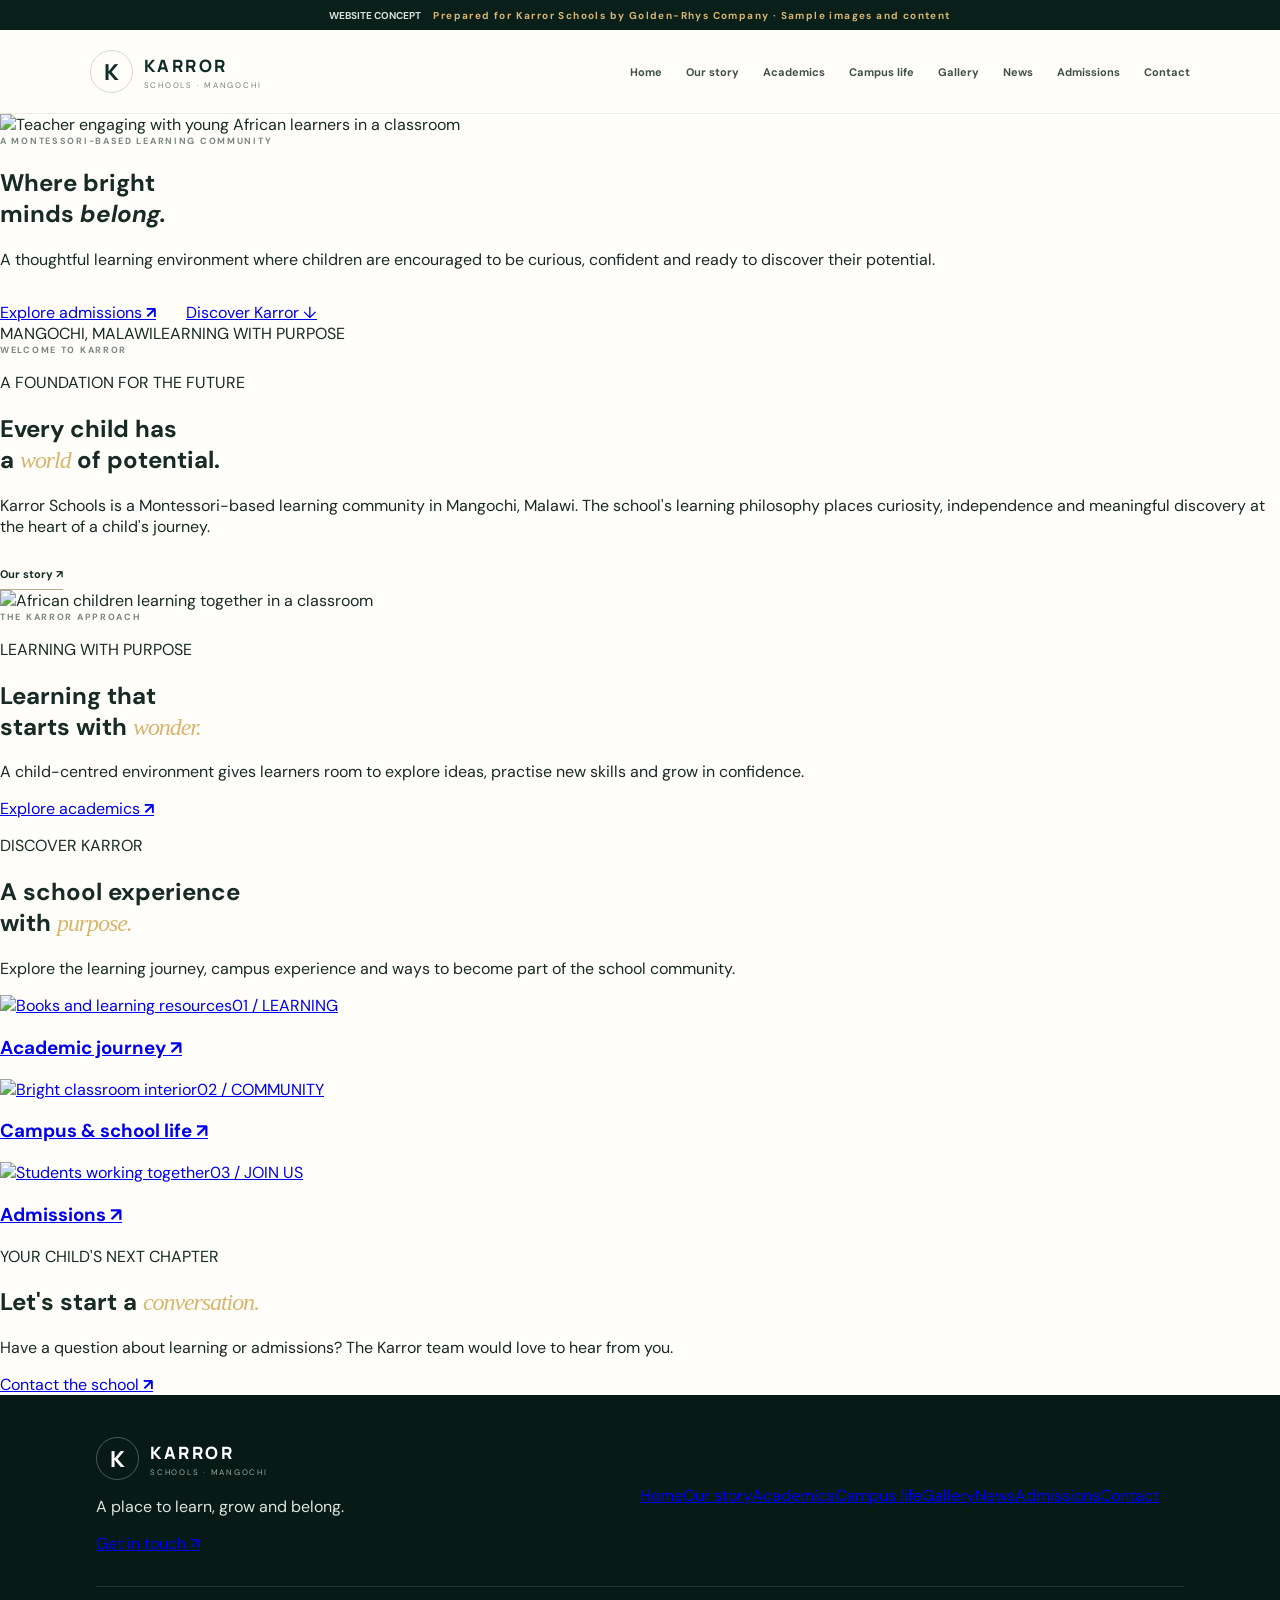
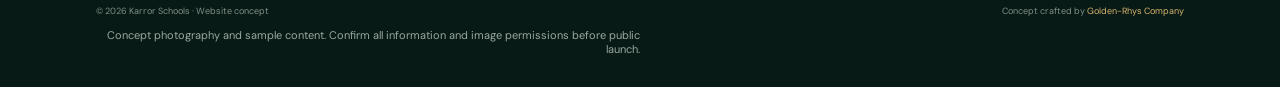
==== commit aac85a4d: "Convert Karror school concept to a premium multi-page site" ====
--- a/index.html
+++ b/index.html
@@ -1,79 +1,5 @@
-<!doctype html>
-<html lang="en">
-<head>
-  <meta charset="utf-8">
-  <meta name="viewport" content="width=device-width, initial-scale=1">
-  <meta name="theme-color" content="#102c27">
-  <meta name="description" content="Discover the Karror Schools website concept — learning, school life and admissions in Mangochi, Malawi.">
-  <title>Karror Schools | A place to learn, grow & belong</title>
-  <link rel="preconnect" href="https://fonts.googleapis.com">
-  <link rel="preconnect" href="https://fonts.gstatic.com" crossorigin>
-  <link rel="preconnect" href="https://images.unsplash.com">
-  <link href="https://fonts.googleapis.com/css2?family=DM+Sans:wght@400;500;600;700&family=Manrope:wght@400;500;600;700;800&display=swap" rel="stylesheet">
-  <link rel="stylesheet" href="styles.css">
-</head>
-<body>
-  <div class="concept-bar"><span>WEBSITE CONCEPT</span><p>Prepared for Karror Schools by Golden-Rhys Company · Sample content and photography</p></div>
-  <header class="site-header">
-    <a class="brand" href="#home" aria-label="Karror Schools home"><span class="brand-mark">K</span><span><strong>KARROR</strong><small>SCHOOLS · MANGOCHI</small></span></a>
-    <button class="menu-toggle" aria-label="Open navigation" aria-expanded="false"><span></span><span></span></button>
-    <nav class="main-nav" aria-label="Main navigation">
-      <a href="#about">About</a><a href="#academics">Academics</a><a href="#campus">Our campus</a><a href="#people">Our people</a><a href="#updates">News</a><a href="#life">School life</a><a href="#admissions">Admissions</a>
-      <a class="nav-cta" href="#contact">Enquire <span>↗</span></a>
-    </nav>
-  </header>
-  <main>
-    <section class="hero" id="home">
-      <div class="hero-image" role="img" aria-label="African learners in a welcoming classroom"></div><div class="hero-shade"></div>
-      <div class="hero-content"><div class="eyebrow light"><span></span> A MONTESSORI-BASED LEARNING COMMUNITY</div>
-        <h1>Where bright<br>minds <em>belong.</em></h1>
-        <p>A thoughtful learning environment where children are encouraged to be curious, confident and ready to discover their potential.</p>
-        <div class="hero-actions"><a class="button button-gold" href="#admissions">Discover admissions <span>↗</span></a><a class="text-link light-link" href="#about">Get to know us <span>↓</span></a></div>
-      </div>
-      <div class="hero-note"><span class="note-line"></span><span>LEARNING WITH PURPOSE<br><b>MANGOCHI, MALAWI</b></span></div><div class="hero-index">01 <span>/</span> 05</div>
-    </section>
-
-    <section class="welcome section-wrap" id="about">
-      <div class="section-kicker">01 / WELCOME TO KARROR</div>
-      <div class="welcome-grid"><div><p class="overline">A foundation for the future</p><h2>Every child has<br>a <em>world</em> of potential.</h2></div><div class="welcome-copy"><p>Karror Schools is a Montessori-based learning community in Mangochi, Malawi. The school's learning philosophy places curiosity, independence and meaningful discovery at the heart of a child's journey.</p><p>We believe a positive school experience should nurture the whole child — supporting academic growth, confidence, creativity and a sense of belonging.</p><a class="under-link" href="#approach">Explore our approach <span>↗</span></a></div></div>
-      <div class="values-strip"><div><span>01</span><b>Curiosity</b><small>Questions that open new possibilities</small></div><div><span>02</span><b>Confidence</b><small>Every learner encouraged to grow</small></div><div><span>03</span><b>Community</b><small>A caring place to learn together</small></div></div>
-    </section>
-
-    <section class="approach-section" id="approach"><div class="section-wrap approach-grid"><div class="approach-copy"><div class="section-kicker light-kicker">02 / THE KARROR APPROACH</div><p class="overline gold-overline">Learning with purpose</p><h2>Not just what<br>to learn, but <em>how.</em></h2><p class="body-light">A Montessori-based approach gives children opportunities to explore, practise, ask questions and develop independence. Learning becomes an active journey — guided by care, encouragement and discovery.</p><a class="button button-outline" href="#academics">Explore learning <span>↗</span></a></div><div class="approach-photo"><img src="https://www.unicef.org/malawi/sites/unicef.org.malawi/files/styles/hero_extended/public/UNI515039%20%281%29.webp?itok=hQ1sMFBo" alt="Malawian pupils learning together" loading="lazy"><div class="photo-label">A LOVE OF LEARNING STARTS HERE</div></div></div></section>
-
-    <section class="academics section-wrap" id="academics"><div class="section-kicker">03 / A LEARNING JOURNEY</div><div class="section-heading"><div><p class="overline">Academic experience</p><h2>Strong foundations.<br><em>Open futures.</em></h2></div><p class="section-desc">A supportive learning journey helps children build knowledge, practical skills and the confidence to take on new challenges.</p></div>
-      <div class="academic-grid"><article class="academic-card"><span class="card-no">01</span><div class="academic-icon">✳</div><h3>Early childhood</h3><p>Play, exploration, language, movement and social development in a warm learning environment.</p><small>EARLY YEARS</small></article><article class="academic-card featured"><span class="card-no">02</span><div class="academic-icon">↗</div><h3>Foundation learning</h3><p>Building early literacy, numeracy, communication and problem-solving through engaging activities.</p><small>FOUNDATION PHASE</small></article><article class="academic-card"><span class="card-no">03</span><div class="academic-icon">✦</div><h3>Growing further</h3><p>Developing independence, wider interests and the skills to prepare for the next stage of learning.</p><small>FURTHER LEARNING</small></article></div>
-      <p class="fine-print">The learning stages above are illustrative placeholders. Karror's official class names, subjects and curriculum should be confirmed by the school.</p>
-    </section>
-
-    <section class="campus-section" id="campus"><div class="campus-photo"><img src="https://www.unicef.org/malawi/sites/unicef.org.malawi/files/styles/media_large_image/public/IMG_1225.webp?itok=XF98vj01" alt="Learners in a classroom in Malawi" loading="lazy"></div><div class="campus-copy"><div class="section-kicker light-kicker">04 / THE LEARNING ENVIRONMENT</div><p class="overline gold-overline">A place to feel inspired</p><h2>Room to explore.<br><em>Space to grow.</em></h2><p class="body-light">A welcoming school environment can make every day an opportunity to discover something new. Explore the spaces, resources and facilities that help learners thrive.</p><a class="text-link light-link" href="#gallery">View the gallery <span>↗</span></a></div></section>
-
-    <section class="features section-wrap"><div class="section-kicker">05 / WHAT MATTERS</div><div class="section-heading"><div><p class="overline">Whole-child development</p><h2>More than a<br><em>classroom.</em></h2></div><p class="section-desc">The best school experiences make space for academic progress, creativity, friendship and personal development.</p></div><div class="feature-grid">
-      <article><span>01</span><div><h3>Supportive teaching</h3><p>Encouragement and guidance that help learners build confidence.</p></div></article><article><span>02</span><div><h3>Practical discovery</h3><p>Opportunities to learn by doing, exploring and asking questions.</p></div></article><article><span>03</span><div><h3>Creative expression</h3><p>Room for imagination, communication and individual interests.</p></div></article><article><span>04</span><div><h3>Positive community</h3><p>A culture of respect, care and belonging for every learner.</p></div></article></div><p class="fine-print">These are proposed website content themes, not verified claims about specific facilities or services.</p></section>
-
-    <section class="people section-wrap" id="people"><div class="section-kicker">06 / THE PEOPLE BEHIND THE JOURNEY</div><div class="section-heading"><div><p class="overline">Guidance & encouragement</p><h2>People make<br>a <em>difference.</em></h2></div><p class="section-desc">A school community is built by the people who teach, guide, encourage and care for learners every day.</p></div><div class="people-grid"><article><div class="people-icon">✳</div><h3>School leadership</h3><p>Share the school's vision, leadership team and commitment to a positive learning environment.</p><span>LEADERSHIP PROFILES</span></article><article><div class="people-icon">✦</div><h3>Teaching team</h3><p>Introduce educators, their experience and the support they provide to learners.</p><span>MEET THE EDUCATORS</span></article><article><div class="people-icon">◎</div><h3>School community</h3><p>Highlight the wider team and partnerships that help make school life welcoming.</p><span>OUR COMMUNITY</span></article></div><p class="fine-print">Profile categories are suggested website features. Add real names, photographs and biographies only after Karror Schools approves them.</p></section>
-
-    <section class="updates section-wrap" id="updates"><div class="section-kicker">07 / NEWS & SCHOOL UPDATES</div><div class="section-heading"><div><p class="overline">Stay connected</p><h2>What's happening<br><em>at Karror.</em></h2></div><p class="section-desc">A dedicated updates area can keep parents informed about school announcements, activities and important dates.</p></div><div class="updates-grid"><article><div class="update-art update-art-one"><span>01</span><b>NEWS</b></div><div class="update-copy"><small>ANNOUNCEMENTS</small><h3>School news & notices</h3><p>Share official announcements, reminders and important information for families.</p></div></article><article><div class="update-art update-art-two"><span>02</span><b>EVENTS</b></div><div class="update-copy"><small>DATES TO REMEMBER</small><h3>Events & activities</h3><p>Publish confirmed school events, activity days, meetings and calendar updates.</p></div></article><article><div class="update-art update-art-three"><span>03</span><b>STORIES</b></div><div class="update-copy"><small>LEARNING HIGHLIGHTS</small><h3>Stories from school</h3><p>Celebrate learner projects, classroom moments and achievements shared by the school.</p></div></article></div><p class="fine-print">This is a sample content area, not live school news or a verified events calendar. Updates can be managed through a content system in a future phase.</p></section>
-
-    <section class="life-section" id="life"><div class="life-image"><img src="https://www.unicef.org/malawi/sites/unicef.org.malawi/files/styles/open_graph_image/public/vv.webp.jpeg?itok=CFVja4Hd" alt="Malawian school learners together" loading="lazy"></div><div class="life-copy"><div class="section-kicker light-kicker">06 / LIFE AT SCHOOL</div><p class="overline gold-overline">Learning, friendship & discovery</p><h2>Every day is<br>a chance to <em>grow.</em></h2><p class="body-light">School life is made of more than lessons. It is the friendships, shared experiences, creativity and everyday moments that help children find their voice.</p><a class="text-link light-link" href="#gallery">See school moments <span>↗</span></a></div></section>
-
-    <section class="gallery section-wrap" id="gallery"><div class="section-kicker">09 / A GLIMPSE OF SCHOOL LIFE</div><div class="section-heading"><div><p class="overline">Moments that matter</p><h2>Discover the<br><em>everyday.</em></h2></div><p class="section-desc">A photo gallery gives families a closer look at learning, activities and the school community.</p></div><div class="gallery-grid"><figure class="gallery-large"><img src="https://www.unicef.org/malawi/sites/unicef.org.malawi/files/styles/hero_extended/public/UNI515039%20%281%29.webp?itok=hQ1sMFBo" alt="Learners taking part in classroom learning" loading="lazy"><figcaption>Learning together</figcaption></figure><figure><img src="https://www.unicef.org/supply/sites/www.unicef.org.supply/files/styles/large_tile/public/Malawi-UNI711333-2024.webp?itok=UaK-K5gW" alt="Children participating in a school lesson" loading="lazy"><figcaption>Curiosity in action</figcaption></figure><figure><img src="https://images.unsplash.com/photo-1509062522246-3755977927d7?auto=format&fit=crop&w=900&q=85" alt="A bright classroom learning environment" loading="lazy"><figcaption>Our learning spaces</figcaption></figure></div><p class="fine-print">Sample photography only. Replace with school-approved images before public launch.</p></section>
-
-    <section class="admissions section-wrap" id="admissions"><div class="admission-visual"><img src="https://www.unicef.org/supply/sites/www.unicef.org.supply/files/styles/large_tile/public/Malawi-UNI711333-2024.webp?itok=UaK-K5gW" alt="Malawian pupils in a classroom" loading="lazy"><div class="admission-stamp">YOUR NEXT<br>CHAPTER<br><em>STARTS HERE</em></div></div><div class="admission-copy"><div class="section-kicker">10 / ADMISSIONS</div><p class="overline">Take the first step</p><h2>Let's talk about<br>your child's <em>future.</em></h2><p>Choosing a school is an important decision. Connect with the school to ask questions, learn about the available classes and understand the admissions process.</p><div class="steps"><div><span>01</span><p><b>Make an enquiry</b><small>Tell the school what information you need.</small></p></div><div><span>02</span><p><b>Get to know Karror</b><small>Ask about classes, learning and school life.</small></p></div><div><span>03</span><p><b>Discuss enrolment</b><small>Confirm requirements and next steps with the school.</small></p></div></div><a class="button button-dark" href="#contact">Start an enquiry <span>↗</span></a></div></section>
-
-    <section class="faq-section"><div class="section-wrap faq-grid"><div><div class="section-kicker light-kicker">11 / QUICK ANSWERS</div><p class="overline gold-overline">Frequently asked questions</p><h2>Good questions<br>deserve <em>answers.</em></h2><p class="body-light">Need more information? Send the school a message and its team can guide you.</p><a class="text-link light-link" href="#contact">Ask another question <span>↗</span></a></div><div class="faq-list">
-      <details><summary>Where is Karror Schools located?<span>+</span></summary><p>Karror Schools is based in Mangochi Boma, Malawi. Contact the school to confirm directions and visiting arrangements.</p></details>
-      <details><summary>Which classes are available?<span>+</span></summary><p>Please contact the school directly for the current class levels and availability. The programme names shown on this concept are illustrative.</p></details>
-      <details><summary>How do I ask about admissions?<span>+</span></summary><p>Use the WhatsApp enquiry option on this page to ask about admission requirements, availability and next steps.</p></details>
-      <details><summary>Can I arrange a school visit?<span>+</span></summary><p>Contact the school to ask whether visits can be arranged and to confirm a suitable time.</p></details>
-    </div></div></section>
-
-    <section class="contact-section" id="contact"><div class="contact-pattern"></div><div class="contact-inner"><div class="section-kicker light-kicker">12 / GET IN TOUCH</div><p class="overline gold-overline">Your conversation starts here</p><h2>We'd love to<br>hear from <em>you.</em></h2><p class="body-light">Have a question about learning, admissions or the school? Send an enquiry and start a conversation with the Karror team.</p>
-      <form class="enquiry-form" id="enquiry-form"><label for="parent-name">Your name</label><input id="parent-name" name="name" placeholder="Enter your name" required><label for="parent-phone">Your phone number (optional)</label><input id="parent-phone" name="phone" placeholder="e.g. 0999 000 000" type="tel"><label for="enquiry-type">What would you like to know?</label><select id="enquiry-type" name="topic"><option>Admissions and enrolment</option><option>Available classes</option><option>School visit</option><option>Learning approach</option><option>General enquiry</option></select><label for="enquiry-message">Your message</label><textarea id="enquiry-message" name="message" rows="3" placeholder="Write your question..." required></textarea><button class="button button-gold" type="submit">Send enquiry on WhatsApp <span>↗</span></button><p class="form-note">This demo opens WhatsApp with your message prepared. It does not store or submit information to a website database.</p></form>
-      <div class="contact-meta"><span><small>LOCATION</small>Mangochi Boma, Malawi</span><span><small>WHATSAPP</small>+265 888 666 645*</span></div><p class="fine-print contact-fine">*Contact number shown in this concept must be confirmed by the school before launch.</p></div></section>
-  </main>
-  <footer class="site-footer"><a class="brand footer-brand" href="#home"><span class="brand-mark">K</span><span><strong>KARROR</strong><small>SCHOOLS · MANGOCHI</small></span></a><p>A place to learn, grow and belong.</p><div class="footer-bottom"><span>© <span id="year"></span> Karror Schools · Website concept</span><span>Concept crafted by <a href="https://golden-rhys.onrender.com/" target="_blank" rel="noopener">Golden-Rhys Company</a></span></div></footer>
-  <a class="back-top" href="#home" aria-label="Back to top">↑</a>
-  <script src="script.js"></script>
-</body>
-</html>+<!doctype html><html lang="en"><head><meta charset="utf-8"><meta name="viewport" content="width=device-width, initial-scale=1"><meta name="theme-color" content="#102c27"><meta name="description" content="Karror Schools website concept in Mangochi, Malawi."><title>A place to learn, grow & belong | Karror Schools</title><link rel="preconnect" href="https://fonts.googleapis.com"><link rel="preconnect" href="https://fonts.gstatic.com" crossorigin><link rel="preconnect" href="https://images.unsplash.com"><link href="https://fonts.googleapis.com/css2?family=DM+Sans:wght@400;500;600;700&family=Manrope:wght@400;500;600;700;800&display=swap" rel="stylesheet"><link rel="stylesheet" href="styles.css"></head><body id="top"><div class="concept-bar"><b>WEBSITE CONCEPT</b><span>Prepared for Karror Schools by Golden-Rhys Company · Sample images and content</span></div><header class="site-header"><a class="brand" href="index.html"><span class="brand-mark">K</span><span><strong>KARROR</strong><small>SCHOOLS · MANGOCHI</small></span></a><button class="menu-toggle" aria-label="Open navigation" aria-expanded="false"><i></i><i></i></button><nav class="main-nav"><a class="active" href="index.html">Home</a><a  href="about.html">Our story</a><a  href="academics.html">Academics</a><a  href="campus.html">Campus life</a><a  href="gallery.html">Gallery</a><a  href="news.html">News</a><a  href="admissions.html">Admissions</a><a  href="contact.html">Contact</a></nav></header><main><section class="home-hero"><img src="https://images.unsplash.com/photo-1637148778990-621fbe8a8358?auto=format&fit=crop&w=1800&q=88" alt="Teacher engaging with young African learners in a classroom"><div class="hero-overlay"></div><div class="hero-copy"><span class="eyebrow">A MONTESSORI-BASED LEARNING COMMUNITY</span><h1>Where bright<br>minds <em>belong.</em></h1><p>A thoughtful learning environment where children are encouraged to be curious, confident and ready to discover their potential.</p><div class="hero-actions"><a class="btn btn-gold" href="admissions.html">Explore admissions <b>↗</b></a><a class="text-cta" href="about.html">Discover Karror <span>↓</span></a></div></div><div class="hero-bottom"><span>MANGOCHI, MALAWI</span><span>LEARNING WITH PURPOSE</span></div></section>
+<section class="intro-band wrap"><div class="eyebrow dark">WELCOME TO KARROR</div><div class="intro-layout"><div><p class="kicker">A FOUNDATION FOR THE FUTURE</p><h2>Every child has<br>a <em>world</em> of potential.</h2></div><div><p>Karror Schools is a Montessori-based learning community in Mangochi, Malawi. The school's learning philosophy places curiosity, independence and meaningful discovery at the heart of a child's journey.</p><a class="under-link" href="about.html">Our story <b>↗</b></a></div></div></section>
+<section class="feature-band"><div class="feature-photo"><img src="https://images.unsplash.com/photo-1473649085228-583485e6e4d7?auto=format&fit=crop&w=1200&q=88" alt="African children learning together in a classroom" loading="lazy"></div><div class="feature-copy"><span class="eyebrow">THE KARROR APPROACH</span><p class="kicker gold">LEARNING WITH PURPOSE</p><h2>Learning that<br>starts with <em>wonder.</em></h2><p>A child-centred environment gives learners room to explore ideas, practise new skills and grow in confidence.</p><a class="btn btn-outline" href="academics.html">Explore academics <b>↗</b></a></div></section>
+<section class="wrap home-cards"><div class="section-head"><div><p class="kicker">DISCOVER KARROR</p><h2>A school experience<br>with <em>purpose.</em></h2></div><p>Explore the learning journey, campus experience and ways to become part of the school community.</p></div><div class="three-cards"><a class="image-card" href="academics.html"><img src="https://images.unsplash.com/photo-1497633762265-9d179a990aa6?auto=format&fit=crop&w=1200&q=88" alt="Books and learning resources" loading="lazy"><span>01 / LEARNING</span><h3>Academic journey <b>↗</b></h3></a><a class="image-card" href="campus.html"><img src="https://images.unsplash.com/photo-1509062522246-3755977927d7?auto=format&fit=crop&w=1200&q=88" alt="Bright classroom interior" loading="lazy"><span>02 / COMMUNITY</span><h3>Campus & school life <b>↗</b></h3></a><a class="image-card" href="admissions.html"><img src="https://images.unsplash.com/photo-1503676260728-1c00da094a0b?auto=format&fit=crop&w=1200&q=88" alt="Students working together" loading="lazy"><span>03 / JOIN US</span><h3>Admissions <b>↗</b></h3></a></div></section>
+<section class="cta-strip"><div><p class="kicker gold">YOUR CHILD'S NEXT CHAPTER</p><h2>Let's start a <em>conversation.</em></h2><p>Have a question about learning or admissions? The Karror team would love to hear from you.</p></div><a class="btn btn-gold" href="contact.html">Contact the school <b>↗</b></a></section></main><footer class="site-footer"><div class="footer-main"><a class="brand footer-brand" href="index.html"><span class="brand-mark">K</span><span><strong>KARROR</strong><small>SCHOOLS · MANGOCHI</small></span></a><p>A place to learn, grow and belong.</p><a class="footer-contact" href="contact.html">Get in touch ↗</a></div><div class="footer-links"><a href="index.html">Home</a><a href="about.html">Our story</a><a href="academics.html">Academics</a><a href="campus.html">Campus life</a><a href="gallery.html">Gallery</a><a href="news.html">News</a><a href="admissions.html">Admissions</a><a href="contact.html">Contact</a></div><div class="footer-bottom"><span>© <span id="year"></span> Karror Schools · Website concept</span><span>Concept crafted by <a href="https://golden-rhys.onrender.com/" target="_blank" rel="noopener">Golden-Rhys Company</a></span></div><p class="footer-note">Concept photography and sample content. Confirm all information and image permissions before public launch.</p></footer><a class="back-top" href="#top" aria-label="Back to top">↑</a><script src="script.js"></script></body></html>
--- a/styles.css
+++ b/styles.css
@@ -1 +1 @@
-:root{--forest:#102c27;--forest2:#1a4036;--cream:#f5f3eb;--paper:#fffefa;--gold:#d9b56d;--ink:#172a25;--muted:#68736d;--line:#e5e4dc;--serif:Georgia,"Times New Roman",serif;--sans:"DM Sans",sans-serif;--display:"Manrope",sans-serif}*{box-sizing:border-box}html{scroll-behavior:smooth;scroll-padding-top:90px}body{margin:0;background:var(--paper);color:var(--ink);font-family:var(--sans);-webkit-font-smoothing:antialiased}img{max-width:100%}.concept-bar{min-height:30px;background:#091f1a;color:#d7e0d9;display:flex;justify-content:center;align-items:center;gap:12px;padding:6px 16px;font-size:10px}.concept-bar span{color:var(--gold);font-weight:700;letter-spacing:.14em}.concept-bar p{margin:0;color:#b8c2bc}.site-header{height:84px;padding:0 7%;display:flex;align-items:center;justify-content:space-between;background:var(--paper);position:sticky;top:0;z-index:20;border-bottom:1px solid rgba(16,44,39,.08)}.brand{display:flex;align-items:center;gap:11px;text-decoration:none;color:var(--forest)}.brand-mark{width:43px;height:43px;border:1px solid #d6d9cf;border-radius:50%;display:grid;place-items:center;font:800 22px var(--display);color:var(--forest)}.brand strong{display:block;font:800 17px var(--display);letter-spacing:.15em}.brand small{display:block;font-size:8px;letter-spacing:.22em;color:#758078;margin-top:3px}.main-nav{display:flex;align-items:center;gap:24px}.main-nav>a{font-size:11px;color:#40504a;text-decoration:none;font-weight:700;transition:color .2s}.main-nav>a:hover{color:#a77e36}.main-nav .nav-cta{background:var(--forest);color:white;padding:14px 19px}.nav-cta span,.button span{margin-left:14px;color:var(--gold)}.menu-toggle{display:none;background:none;border:0}.hero{height:min(720px,78vw);min-height:570px;position:relative;display:flex;align-items:center;background:#142e28;overflow:hidden}.hero-image{position:absolute;inset:0;background-image:url("https://www.unicef.org/malawi/sites/unicef.org.malawi/files/styles/media_large_image/public/IMG_1225.webp?itok=XF98vj01");background-size:cover;background-position:center 42%;opacity:.8}.hero-shade{position:absolute;inset:0;background:linear-gradient(90deg,rgba(8,29,24,.94),rgba(8,29,24,.69) 46%,rgba(8,29,24,.05)),linear-gradient(0deg,rgba(8,29,24,.42),transparent 45%)}.hero-content{position:relative;z-index:1;color:white;margin-left:12%;max-width:650px;padding:60px 0}.eyebrow,.section-kicker{font-size:9px;letter-spacing:.19em;font-weight:700;color:#7a877e}.eyebrow{display:flex;align-items:center;gap:10px}.eyebrow span{width:24px;height:1px;background:var(--gold)}.eyebrow.light{color:#e2e8df}.hero h1{font:700 clamp(50px,6.7vw,90px)/1.02 var(--display);letter-spacing:-.07em;margin:28px 0 20px}.hero h1 em,h2 em{font-family:var(--serif);font-weight:400;color:var(--gold);letter-spacing:-.045em}.hero-content>p{font-size:15px;line-height:1.85;color:#e0e7e1;max-width:440px}.hero-actions{display:flex;align-items:center;gap:30px;margin-top:32px}.button{display:inline-flex;align-items:center;justify-content:space-between;min-height:52px;padding:0 20px;text-decoration:none;font:700 11px var(--sans);letter-spacing:.02em;border:0;cursor:pointer;transition:transform .2s,background .2s}.button:hover{transform:translateY(-2px)}.button-gold{background:var(--gold);color:#172c25}.button-gold span{color:#172c25}.text-link{font-size:11px;font-weight:700;text-decoration:none}.light-link{color:#fff}.text-link span{margin-left:10px;color:var(--gold)}.hero-note{position:absolute;bottom:34px;left:12%;display:flex;align-items:center;gap:12px;color:#d5ddd6;font-size:8px;line-height:1.8;letter-spacing:.16em}.hero-note b{color:white}.note-line{width:36px;height:1px;background:var(--gold)}.hero-index{position:absolute;bottom:35px;right:7.5%;font-size:11px;color:white;letter-spacing:.12em}.hero-index span{color:var(--gold);padding:0 8px}.section-wrap{padding-left:12%;padding-right:12%}.welcome{padding-top:110px;padding-bottom:105px}.section-kicker{margin-bottom:34px}.welcome-grid{display:grid;grid-template-columns:1fr .85fr;gap:12%;align-items:end}.overline{font-size:9px;letter-spacing:.19em;text-transform:uppercase;color:#9a7840;font-weight:700;margin:0 0 20px}.welcome h2,.section-heading h2,.approach-copy h2,.campus-copy h2,.life-copy h2,.admission-copy h2,.faq-grid h2,.contact-inner h2{font:650 clamp(38px,4.6vw,62px)/1.12 var(--display);letter-spacing:-.06em;color:var(--forest);margin:0}.welcome h2 em,.section-heading h2 em,.admission-copy h2 em{color:#b18b4b}.welcome-copy p,.admission-copy>p{font-size:13px;line-height:1.95;color:#68736d;margin:0 0 15px}.under-link{display:inline-block;color:var(--forest);font-size:11px;font-weight:700;text-decoration:none;border-bottom:1px solid #b7aa8e;padding:0 0 8px;margin-top:14px}.under-link span{color:#ad8749;margin-left:14px}.values-strip{margin-top:78px;border-top:1px solid var(--line);border-bottom:1px solid var(--line);display:grid;grid-template-columns:repeat(3,1fr)}.values-strip>div{padding:24px 24px 23px 0;display:grid;grid-template-columns:32px 1fr;column-gap:10px}.values-strip>div+div{border-left:1px solid var(--line);padding-left:25px}.values-strip span{grid-row:span 2;font-size:10px;color:#b18b4b}.values-strip b{font:700 14px var(--display);color:var(--forest)}.values-strip small{font-size:10px;color:#89918a;margin-top:6px}.approach-section{background:var(--forest);padding:100px 0;color:white}.approach-grid{display:grid;grid-template-columns:.85fr 1fr;gap:9%;align-items:center}.light-kicker{color:#a9b8ad}.gold-overline{color:var(--gold)}.approach-copy h2,.life-copy h2,.campus-copy h2,.faq-grid h2,.contact-inner h2{color:#fff}.body-light{font-size:13px;line-height:1.95;color:#c6d1c9;max-width:440px;margin:22px 0 28px}.button-outline{border:1px solid rgba(255,255,255,.42);color:white;background:transparent}.button-outline span{color:var(--gold)}.approach-photo{height:430px;position:relative}.approach-photo img,.campus-photo img,.life-image img,.admission-visual img,.gallery-grid img{width:100%;height:100%;object-fit:cover;display:block}.photo-label{position:absolute;bottom:0;left:0;right:0;padding:20px 24px;background:linear-gradient(0deg,rgba(0,0,0,.7),transparent);font-size:8px;letter-spacing:.16em;color:var(--gold)}.academics,.features,.gallery{padding-top:105px;padding-bottom:105px}.section-heading{display:flex;justify-content:space-between;align-items:end;gap:60px;margin-bottom:45px}.section-desc{max-width:315px;font-size:12px;line-height:1.9;color:#7a847d;margin:0 0 5px}.academic-grid{display:grid;grid-template-columns:repeat(3,1fr);gap:14px}.academic-card{background:#f3f2eb;padding:30px 28px 26px;min-height:280px;position:relative}.academic-card.featured{background:var(--forest);color:white}.card-no{position:absolute;right:24px;top:25px;font-size:10px;color:#a7aaa0}.featured .card-no{color:#a8b8ad}.academic-icon{width:43px;height:43px;border:1px solid #d5d4c9;border-radius:50%;display:grid;place-items:center;color:#a7803f;font-size:20px;margin-bottom:30px}.featured .academic-icon{border-color:#536a60}.academic-card h3{font:700 17px var(--display);margin:0 0 12px;color:var(--forest)}.featured h3{color:white}.academic-card p{font-size:11px;line-height:1.8;color:#778078;margin:0 0 24px}.featured p{color:#c2cdc5}.academic-card small{font-size:8px;letter-spacing:.16em;font-weight:700;color:#a7803f}.fine-print{font-size:9px;line-height:1.7;color:#969c95;margin-top:18px}.campus-section{display:grid;grid-template-columns:1.05fr .95fr;background:#142f29;min-height:520px}.campus-photo{min-height:520px}.campus-copy{padding:80px 13% 70px 12%;align-self:center}.campus-copy h2,.life-copy h2{font-size:clamp(37px,4vw,55px)}.features{padding-top:105px;padding-bottom:100px}.feature-grid{display:grid;grid-template-columns:1fr 1fr;border-top:1px solid var(--line)}.feature-grid article{display:flex;gap:22px;padding:26px 28px 25px 0;border-bottom:1px solid var(--line)}.feature-grid article:nth-child(odd){border-right:1px solid var(--line)}.feature-grid article:nth-child(even){padding-left:28px}.feature-grid article>span{font-size:10px;color:#b18b4b;padding-top:3px}.feature-grid h3{font:700 15px var(--display);margin:0 0 8px;color:var(--forest)}.feature-grid p{font-size:11px;line-height:1.7;color:#7a847d;margin:0;max-width:300px}.life-section{display:grid;grid-template-columns:1.05fr .95fr;background:#142f29;min-height:510px}.life-image{min-height:510px}.life-copy{padding:80px 13% 70px 12%;align-self:center}.admissions{padding-top:115px;padding-bottom:115px;display:grid;grid-template-columns:.9fr 1fr;gap:11%;align-items:center}.admission-visual{height:520px;position:relative}.admission-stamp{position:absolute;right:-30px;bottom:35px;background:var(--gold);width:118px;height:118px;border-radius:50%;display:grid;place-content:center;text-align:center;font-size:9px;line-height:1.5;letter-spacing:.12em;font-weight:700;color:var(--forest);transform:rotate(8deg)}.admission-stamp em{font:italic 16px var(--serif);letter-spacing:0}.admission-copy h2{font-size:clamp(37px,4.1vw,55px)}.admission-copy>p{margin-top:20px}.steps{margin:27px 0 28px;border-top:1px solid var(--line)}.steps>div{display:flex;gap:18px;padding:14px 0;border-bottom:1px solid var(--line)}.steps>div>span{font-size:10px;color:#b18b4b;padding-top:3px}.steps p{margin:0}.steps b{display:block;font:700 12px var(--display);color:var(--forest)}.steps small{display:block;font-size:10px;color:#828b83;margin-top:5px;line-height:1.6}.button-dark{background:var(--forest);color:white}.button-dark span{color:var(--gold)}.gallery{padding-top:90px;padding-bottom:100px;background:#f7f6f0}.gallery-grid{display:grid;grid-template-columns:1.25fr 1fr 1fr;gap:14px}.gallery-grid figure{margin:0;height:260px;position:relative;overflow:hidden;background:#dfe3dc}.gallery-grid .gallery-large{height:360px;grid-row:span 2}.gallery-grid img{transition:transform .5s}.gallery-grid figure:hover img{transform:scale(1.04)}.gallery-grid figcaption{position:absolute;bottom:0;left:0;right:0;padding:28px 18px 15px;color:white;font:600 13px var(--display);background:linear-gradient(0deg,rgba(0,0,0,.68),transparent)}.faq-section{background:var(--forest);padding:100px 0}.faq-grid{display:grid;grid-template-columns:.8fr 1fr;gap:12%;align-items:start}.faq-grid h2{font-size:clamp(37px,4vw,54px)}.faq-list details{border-bottom:1px solid rgba(255,255,255,.2);padding:20px 0;color:white}.faq-list details:first-child{border-top:1px solid rgba(255,255,255,.2)}.faq-list summary{list-style:none;cursor:pointer;display:flex;justify-content:space-between;gap:20px;font:700 13px var(--display)}.faq-list summary::-webkit-details-marker{display:none}.faq-list summary span{color:var(--gold);font-size:18px;transition:transform .2s}.faq-list details[open] summary span{transform:rotate(45deg)}.faq-list details p{font-size:11px;line-height:1.8;color:#c3cec6;max-width:500px;margin:14px 28px 0 0}.contact-section{background:#0b211d;position:relative;overflow:hidden;padding:100px 12% 80px;color:white}.contact-pattern{position:absolute;width:520px;height:520px;border:1px solid rgba(217,181,109,.12);border-radius:50%;right:-100px;top:-220px;box-shadow:0 0 0 50px rgba(217,181,109,.025),0 0 0 100px rgba(217,181,109,.02)}.contact-inner{position:relative;z-index:1;max-width:670px}.contact-inner h2{font-size:clamp(40px,5vw,65px)}.contact-inner .body-light{margin-bottom:26px}.enquiry-form{display:grid;grid-template-columns:1fr 1fr;gap:10px 14px;max-width:620px}.enquiry-form label{font-size:10px;color:#d6dfd8;align-self:end}.enquiry-form input,.enquiry-form select,.enquiry-form textarea{width:100%;min-width:0;background:rgba(255,255,255,.08);border:1px solid rgba(255,255,255,.2);border-radius:0;color:white;padding:13px;font:12px var(--sans);outline:none}.enquiry-form input:focus,.enquiry-form select:focus,.enquiry-form textarea:focus{border-color:var(--gold)}.enquiry-form select option{color:#172a25}.enquiry-form label:nth-of-type(3),.enquiry-form #enquiry-type,.enquiry-form label:nth-of-type(4),.enquiry-form #enquiry-message,.enquiry-form button,.form-note{grid-column:1/-1}.enquiry-form textarea{resize:vertical}.enquiry-form button{justify-self:start;margin-top:8px}.form-note{font-size:9px;line-height:1.6;color:#aebbb1;margin:0}.contact-meta{display:flex;gap:65px;margin-top:45px;padding-top:22px;border-top:1px solid rgba(255,255,255,.17)}.contact-meta span{font-size:11px;color:#e3e8e2}.contact-meta small{display:block;color:var(--gold);font-size:8px;letter-spacing:.15em;margin-bottom:8px}.contact-fine{color:#a9b5ab}.site-footer{padding:42px 7.5% 20px;background:#071a16;color:#dce5dd;display:grid;grid-template-columns:1fr 1fr;align-items:center}.footer-brand{color:white}.footer-brand .brand-mark{border-color:#496056;color:white}.footer-brand small{color:#9ca99f}.site-footer>p{font-size:11px;color:#9ba99f;text-align:right}.footer-bottom{grid-column:1/-1;border-top:1px solid rgba(255,255,255,.12);margin-top:32px;padding-top:18px;display:flex;justify-content:space-between;font-size:9px;color:#829087}.footer-bottom a{color:var(--gold);text-decoration:none}.back-top{position:fixed;right:20px;bottom:20px;width:40px;height:40px;background:var(--gold);color:var(--forest);display:grid;place-items:center;text-decoration:none;font-size:20px;z-index:15;opacity:0;pointer-events:none;transition:opacity .2s}.back-top.visible{opacity:1;pointer-events:auto}@media(max-width:1000px){.site-header{padding:0 5%}.main-nav{gap:14px}.main-nav>a{font-size:10px}.section-wrap{padding-left:8%;padding-right:8%}.hero-content,.hero-note{margin-left:0;left:8%}.approach-grid{gap:6%}.admissions{gap:8%}.contact-section{padding-left:8%;padding-right:8%}}@media(max-width:760px){.concept-bar{justify-content:flex-start;flex-wrap:wrap;gap:6px;font-size:8px}.concept-bar p{font-size:8px}.site-header{height:70px;padding:0 6%}.brand-mark{width:38px;height:38px}.brand strong{font-size:15px}.menu-toggle{display:flex;flex-direction:column;gap:6px;padding:10px}.menu-toggle span{width:23px;height:1px;background:var(--forest)}.main-nav{display:none;position:absolute;top:70px;left:0;right:0;background:var(--paper);padding:18px 6% 25px;box-shadow:0 12px 18px rgba(0,0,0,.08);align-items:stretch;gap:0;flex-direction:column}.main-nav.open{display:flex}.main-nav>a{padding:12px 0;border-bottom:1px solid var(--line);font-size:13px}.main-nav .nav-cta{margin-top:12px;padding:14px 16px;border:0}.hero{min-height:610px;height:80vh;max-height:750px}.hero-image{background-position:58% center}.hero-shade{background:linear-gradient(90deg,rgba(8,29,24,.9),rgba(8,29,24,.42)),linear-gradient(0deg,rgba(8,29,24,.48),transparent 55%)}.hero-content{margin:0;padding:45px 7%;max-width:100%}.hero h1{font-size:clamp(49px,13vw,72px)}.hero-content>p{font-size:13px;max-width:340px}.hero-actions{gap:18px;flex-wrap:wrap}.hero-note{left:7%;bottom:25px}.hero-index{right:7%;bottom:29px}.section-wrap{padding-left:7%;padding-right:7%}.welcome,.academics,.features,.gallery{padding-top:75px;padding-bottom:75px}.section-kicker{margin-bottom:26px}.welcome-grid,.approach-grid,.admissions,.faq-grid{grid-template-columns:1fr;gap:28px}.welcome h2,.section-heading h2,.approach-copy h2,.campus-copy h2,.life-copy h2,.admission-copy h2,.faq-grid h2{font-size:43px}.welcome-copy p,.admission-copy>p{font-size:12px}.values-strip{margin-top:48px;grid-template-columns:1fr}.values-strip>div{padding:17px 0}.values-strip>div+div{border-left:0;border-top:1px solid var(--line);padding-left:0}.approach-section,.faq-section{padding:75px 0}.approach-photo{height:330px;margin-top:10px}.section-heading{display:block;margin-bottom:30px}.section-desc{margin-top:18px}.academic-grid{grid-template-columns:1fr;gap:10px}.academic-card{min-height:220px;padding:25px}.academic-icon{margin-bottom:20px}.campus-section,.life-section{grid-template-columns:1fr}.campus-photo,.life-image{min-height:320px;height:320px}.campus-copy,.life-copy{padding:65px 7% 70px}.features{padding-top:75px;padding-bottom:75px}.feature-grid{grid-template-columns:1fr}.feature-grid article:nth-child(odd){border-right:0}.feature-grid article:nth-child(even){padding-left:0}.admissions{padding-top:75px;padding-bottom:80px}.admission-visual{height:360px;margin:0 20px 10px 0}.admission-stamp{width:96px;height:96px;right:-20px;bottom:20px;font-size:8px}.gallery-grid{grid-template-columns:1fr 1fr;gap:10px}.gallery-grid .gallery-large{grid-column:1/-1;grid-row:auto;height:280px}.gallery-grid figure{height:190px}.faq-grid{gap:35px}.contact-section{padding:75px 7% 60px}.contact-inner h2{font-size:45px}.enquiry-form{grid-template-columns:1fr}.enquiry-form label,.enquiry-form input,.enquiry-form select,.enquiry-form textarea,.enquiry-form button,.form-note{grid-column:1}.enquiry-form label{margin-top:7px}.contact-meta{gap:28px;flex-wrap:wrap;margin-top:35px}.site-footer{padding:34px 7% 18px;grid-template-columns:1fr;gap:14px}.site-footer>p{text-align:left;margin:0}.footer-bottom{margin-top:18px;gap:12px;flex-direction:column}.button{min-height:49px}}@media(prefers-reduced-motion:reduce){html{scroll-behavior:auto}*,*::before,*::after{transition:none!important}}+:root{--forest:#102c27;--forest2:#1a4036;--cream:#f5f3eb;--paper:#fffefa;--gold:#d9b56d;--ink:#172a25;--muted:#68736d;--line:#e5e4dc;--serif:Georgia,"Times New Roman",serif;--sans:"DM Sans",sans-serif;--display:"Manrope",sans-serif}*{box-sizing:border-box}html{scroll-behavior:smooth;scroll-padding-top:90px}body{margin:0;background:var(--paper);color:var(--ink);font-family:var(--sans);-webkit-font-smoothing:antialiased}img{max-width:100%}.concept-bar{min-height:30px;background:#091f1a;color:#d7e0d9;display:flex;justify-content:center;align-items:center;gap:12px;padding:6px 16px;font-size:10px}.concept-bar span{color:var(--gold);font-weight:700;letter-spacing:.14em}.concept-bar p{margin:0;color:#b8c2bc}.site-header{height:84px;padding:0 7%;display:flex;align-items:center;justify-content:space-between;background:var(--paper);position:sticky;top:0;z-index:20;border-bottom:1px solid rgba(16,44,39,.08)}.brand{display:flex;align-items:center;gap:11px;text-decoration:none;color:var(--forest)}.brand-mark{width:43px;height:43px;border:1px solid #d6d9cf;border-radius:50%;display:grid;place-items:center;font:800 22px var(--display);color:var(--forest)}.brand strong{display:block;font:800 17px var(--display);letter-spacing:.15em}.brand small{display:block;font-size:8px;letter-spacing:.22em;color:#758078;margin-top:3px}.main-nav{display:flex;align-items:center;gap:24px}.main-nav>a{font-size:11px;color:#40504a;text-decoration:none;font-weight:700;transition:color .2s}.main-nav>a:hover{color:#a77e36}.main-nav .nav-cta{background:var(--forest);color:white;padding:14px 19px}.nav-cta span,.button span{margin-left:14px;color:var(--gold)}.menu-toggle{display:none;background:none;border:0}.hero{height:min(720px,78vw);min-height:570px;position:relative;display:flex;align-items:center;background:#142e28;overflow:hidden}.hero-image{position:absolute;inset:0;background-image:url("https://www.unicef.org/malawi/sites/unicef.org.malawi/files/styles/media_large_image/public/IMG_1225.webp?itok=XF98vj01");background-size:cover;background-position:center 42%;opacity:.8}.hero-shade{position:absolute;inset:0;background:linear-gradient(90deg,rgba(8,29,24,.94),rgba(8,29,24,.69) 46%,rgba(8,29,24,.05)),linear-gradient(0deg,rgba(8,29,24,.42),transparent 45%)}.hero-content{position:relative;z-index:1;color:white;margin-left:12%;max-width:650px;padding:60px 0}.eyebrow,.section-kicker{font-size:9px;letter-spacing:.19em;font-weight:700;color:#7a877e}.eyebrow{display:flex;align-items:center;gap:10px}.eyebrow span{width:24px;height:1px;background:var(--gold)}.eyebrow.light{color:#e2e8df}.hero h1{font:700 clamp(50px,6.7vw,90px)/1.02 var(--display);letter-spacing:-.07em;margin:28px 0 20px}.hero h1 em,h2 em{font-family:var(--serif);font-weight:400;color:var(--gold);letter-spacing:-.045em}.hero-content>p{font-size:15px;line-height:1.85;color:#e0e7e1;max-width:440px}.hero-actions{display:flex;align-items:center;gap:30px;margin-top:32px}.button{display:inline-flex;align-items:center;justify-content:space-between;min-height:52px;padding:0 20px;text-decoration:none;font:700 11px var(--sans);letter-spacing:.02em;border:0;cursor:pointer;transition:transform .2s,background .2s}.button:hover{transform:translateY(-2px)}.button-gold{background:var(--gold);color:#172c25}.button-gold span{color:#172c25}.text-link{font-size:11px;font-weight:700;text-decoration:none}.light-link{color:#fff}.text-link span{margin-left:10px;color:var(--gold)}.hero-note{position:absolute;bottom:34px;left:12%;display:flex;align-items:center;gap:12px;color:#d5ddd6;font-size:8px;line-height:1.8;letter-spacing:.16em}.hero-note b{color:white}.note-line{width:36px;height:1px;background:var(--gold)}.hero-index{position:absolute;bottom:35px;right:7.5%;font-size:11px;color:white;letter-spacing:.12em}.hero-index span{color:var(--gold);padding:0 8px}.section-wrap{padding-left:12%;padding-right:12%}.welcome{padding-top:110px;padding-bottom:105px}.section-kicker{margin-bottom:34px}.welcome-grid{display:grid;grid-template-columns:1fr .85fr;gap:12%;align-items:end}.overline{font-size:9px;letter-spacing:.19em;text-transform:uppercase;color:#9a7840;font-weight:700;margin:0 0 20px}.welcome h2,.section-heading h2,.approach-copy h2,.campus-copy h2,.life-copy h2,.admission-copy h2,.faq-grid h2,.contact-inner h2{font:650 clamp(38px,4.6vw,62px)/1.12 var(--display);letter-spacing:-.06em;color:var(--forest);margin:0}.welcome h2 em,.section-heading h2 em,.admission-copy h2 em{color:#b18b4b}.welcome-copy p,.admission-copy>p{font-size:13px;line-height:1.95;color:#68736d;margin:0 0 15px}.under-link{display:inline-block;color:var(--forest);font-size:11px;font-weight:700;text-decoration:none;border-bottom:1px solid #b7aa8e;padding:0 0 8px;margin-top:14px}.under-link span{color:#ad8749;margin-left:14px}.values-strip{margin-top:78px;border-top:1px solid var(--line);border-bottom:1px solid var(--line);display:grid;grid-template-columns:repeat(3,1fr)}.values-strip>div{padding:24px 24px 23px 0;display:grid;grid-template-columns:32px 1fr;column-gap:10px}.values-strip>div+div{border-left:1px solid var(--line);padding-left:25px}.values-strip span{grid-row:span 2;font-size:10px;color:#b18b4b}.values-strip b{font:700 14px var(--display);color:var(--forest)}.values-strip small{font-size:10px;color:#89918a;margin-top:6px}.approach-section{background:var(--forest);padding:100px 0;color:white}.approach-grid{display:grid;grid-template-columns:.85fr 1fr;gap:9%;align-items:center}.light-kicker{color:#a9b8ad}.gold-overline{color:var(--gold)}.approach-copy h2,.life-copy h2,.campus-copy h2,.faq-grid h2,.contact-inner h2{color:#fff}.body-light{font-size:13px;line-height:1.95;color:#c6d1c9;max-width:440px;margin:22px 0 28px}.button-outline{border:1px solid rgba(255,255,255,.42);color:white;background:transparent}.button-outline span{color:var(--gold)}.approach-photo{height:430px;position:relative}.approach-photo img,.campus-photo img,.life-image img,.admission-visual img,.gallery-grid img{width:100%;height:100%;object-fit:cover;display:block}.photo-label{position:absolute;bottom:0;left:0;right:0;padding:20px 24px;background:linear-gradient(0deg,rgba(0,0,0,.7),transparent);font-size:8px;letter-spacing:.16em;color:var(--gold)}.academics,.features,.gallery{padding-top:105px;padding-bottom:105px}.section-heading{display:flex;justify-content:space-between;align-items:end;gap:60px;margin-bottom:45px}.section-desc{max-width:315px;font-size:12px;line-height:1.9;color:#7a847d;margin:0 0 5px}.academic-grid{display:grid;grid-template-columns:repeat(3,1fr);gap:14px}.academic-card{background:#f3f2eb;padding:30px 28px 26px;min-height:280px;position:relative}.academic-card.featured{background:var(--forest);color:white}.card-no{position:absolute;right:24px;top:25px;font-size:10px;color:#a7aaa0}.featured .card-no{color:#a8b8ad}.academic-icon{width:43px;height:43px;border:1px solid #d5d4c9;border-radius:50%;display:grid;place-items:center;color:#a7803f;font-size:20px;margin-bottom:30px}.featured .academic-icon{border-color:#536a60}.academic-card h3{font:700 17px var(--display);margin:0 0 12px;color:var(--forest)}.featured h3{color:white}.academic-card p{font-size:11px;line-height:1.8;color:#778078;margin:0 0 24px}.featured p{color:#c2cdc5}.academic-card small{font-size:8px;letter-spacing:.16em;font-weight:700;color:#a7803f}.fine-print{font-size:9px;line-height:1.7;color:#969c95;margin-top:18px}.campus-section{display:grid;grid-template-columns:1.05fr .95fr;background:#142f29;min-height:520px}.campus-photo{min-height:520px}.campus-copy{padding:80px 13% 70px 12%;align-self:center}.campus-copy h2,.life-copy h2{font-size:clamp(37px,4vw,55px)}.features{padding-top:105px;padding-bottom:100px}.feature-grid{display:grid;grid-template-columns:1fr 1fr;border-top:1px solid var(--line)}.feature-grid article{display:flex;gap:22px;padding:26px 28px 25px 0;border-bottom:1px solid var(--line)}.feature-grid article:nth-child(odd){border-right:1px solid var(--line)}.feature-grid article:nth-child(even){padding-left:28px}.feature-grid article>span{font-size:10px;color:#b18b4b;padding-top:3px}.feature-grid h3{font:700 15px var(--display);margin:0 0 8px;color:var(--forest)}.feature-grid p{font-size:11px;line-height:1.7;color:#7a847d;margin:0;max-width:300px}.life-section{display:grid;grid-template-columns:1.05fr .95fr;background:#142f29;min-height:510px}.life-image{min-height:510px}.life-copy{padding:80px 13% 70px 12%;align-self:center}.admissions{padding-top:115px;padding-bottom:115px;display:grid;grid-template-columns:.9fr 1fr;gap:11%;align-items:center}.admission-visual{height:520px;position:relative}.admission-stamp{position:absolute;right:-30px;bottom:35px;background:var(--gold);width:118px;height:118px;border-radius:50%;display:grid;place-content:center;text-align:center;font-size:9px;line-height:1.5;letter-spacing:.12em;font-weight:700;color:var(--forest);transform:rotate(8deg)}.admission-stamp em{font:italic 16px var(--serif);letter-spacing:0}.admission-copy h2{font-size:clamp(37px,4.1vw,55px)}.admission-copy>p{margin-top:20px}.steps{margin:27px 0 28px;border-top:1px solid var(--line)}.steps>div{display:flex;gap:18px;padding:14px 0;border-bottom:1px solid var(--line)}.steps>div>span{font-size:10px;color:#b18b4b;padding-top:3px}.steps p{margin:0}.steps b{display:block;font:700 12px var(--display);color:var(--forest)}.steps small{display:block;font-size:10px;color:#828b83;margin-top:5px;line-height:1.6}.button-dark{background:var(--forest);color:white}.button-dark span{color:var(--gold)}.gallery{padding-top:90px;padding-bottom:100px;background:#f7f6f0}.gallery-grid{display:grid;grid-template-columns:1.25fr 1fr 1fr;gap:14px}.gallery-grid figure{margin:0;height:260px;position:relative;overflow:hidden;background:#dfe3dc}.gallery-grid .gallery-large{height:360px;grid-row:span 2}.gallery-grid img{transition:transform .5s}.gallery-grid figure:hover img{transform:scale(1.04)}.gallery-grid figcaption{position:absolute;bottom:0;left:0;right:0;padding:28px 18px 15px;color:white;font:600 13px var(--display);background:linear-gradient(0deg,rgba(0,0,0,.68),transparent)}.faq-section{background:var(--forest);padding:100px 0}.faq-grid{display:grid;grid-template-columns:.8fr 1fr;gap:12%;align-items:start}.faq-grid h2{font-size:clamp(37px,4vw,54px)}.faq-list details{border-bottom:1px solid rgba(255,255,255,.2);padding:20px 0;color:white}.faq-list details:first-child{border-top:1px solid rgba(255,255,255,.2)}.faq-list summary{list-style:none;cursor:pointer;display:flex;justify-content:space-between;gap:20px;font:700 13px var(--display)}.faq-list summary::-webkit-details-marker{display:none}.faq-list summary span{color:var(--gold);font-size:18px;transition:transform .2s}.faq-list details[open] summary span{transform:rotate(45deg)}.faq-list details p{font-size:11px;line-height:1.8;color:#c3cec6;max-width:500px;margin:14px 28px 0 0}.contact-section{background:#0b211d;position:relative;overflow:hidden;padding:100px 12% 80px;color:white}.contact-pattern{position:absolute;width:520px;height:520px;border:1px solid rgba(217,181,109,.12);border-radius:50%;right:-100px;top:-220px;box-shadow:0 0 0 50px rgba(217,181,109,.025),0 0 0 100px rgba(217,181,109,.02)}.contact-inner{position:relative;z-index:1;max-width:670px}.contact-inner h2{font-size:clamp(40px,5vw,65px)}.contact-inner .body-light{margin-bottom:26px}.enquiry-form{display:grid;grid-template-columns:1fr 1fr;gap:10px 14px;max-width:620px}.enquiry-form label{font-size:10px;color:#d6dfd8;align-self:end}.enquiry-form input,.enquiry-form select,.enquiry-form textarea{width:100%;min-width:0;background:rgba(255,255,255,.08);border:1px solid rgba(255,255,255,.2);border-radius:0;color:white;padding:13px;font:12px var(--sans);outline:none}.enquiry-form input:focus,.enquiry-form select:focus,.enquiry-form textarea:focus{border-color:var(--gold)}.enquiry-form select option{color:#172a25}.enquiry-form label:nth-of-type(3),.enquiry-form #enquiry-type,.enquiry-form label:nth-of-type(4),.enquiry-form #enquiry-message,.enquiry-form button,.form-note{grid-column:1/-1}.enquiry-form textarea{resize:vertical}.enquiry-form button{justify-self:start;margin-top:8px}.form-note{font-size:9px;line-height:1.6;color:#aebbb1;margin:0}.contact-meta{display:flex;gap:65px;margin-top:45px;padding-top:22px;border-top:1px solid rgba(255,255,255,.17)}.contact-meta span{font-size:11px;color:#e3e8e2}.contact-meta small{display:block;color:var(--gold);font-size:8px;letter-spacing:.15em;margin-bottom:8px}.contact-fine{color:#a9b5ab}.site-footer{padding:42px 7.5% 20px;background:#071a16;color:#dce5dd;display:grid;grid-template-columns:1fr 1fr;align-items:center}.footer-brand{color:white}.footer-brand .brand-mark{border-color:#496056;color:white}.footer-brand small{color:#9ca99f}.site-footer>p{font-size:11px;color:#9ba99f;text-align:right}.footer-bottom{grid-column:1/-1;border-top:1px solid rgba(255,255,255,.12);margin-top:32px;padding-top:18px;display:flex;justify-content:space-between;font-size:9px;color:#829087}.footer-bottom a{color:var(--gold);text-decoration:none}.back-top{position:fixed;right:20px;bottom:20px;width:40px;height:40px;background:var(--gold);color:var(--forest);display:grid;place-items:center;text-decoration:none;font-size:20px;z-index:15;opacity:0;pointer-events:none;transition:opacity .2s}.back-top.visible{opacity:1;pointer-events:auto}@media(max-width:1000px){.site-header{padding:0 5%}.main-nav{gap:14px}.main-nav>a{font-size:10px}.section-wrap{padding-left:8%;padding-right:8%}.hero-content,.hero-note{margin-left:0;left:8%}.approach-grid{gap:6%}.admissions{gap:8%}.contact-section{padding-left:8%;padding-right:8%}}@media(max-width:760px){.concept-bar{justify-content:flex-start;flex-wrap:wrap;gap:6px;font-size:8px}.concept-bar p{font-size:8px}.site-header{height:70px;padding:0 6%}.brand-mark{width:38px;height:38px}.brand strong{font-size:15px}.menu-toggle{display:flex;flex-direction:column;gap:6px;padding:10px}.menu-toggle span{width:23px;height:1px;background:var(--forest)}.main-nav{display:none;position:absolute;top:70px;left:0;right:0;background:var(--paper);padding:18px 6% 25px;box-shadow:0 12px 18px rgba(0,0,0,.08);align-items:stretch;gap:0;flex-direction:column}.main-nav.open{display:flex}.main-nav>a{padding:12px 0;border-bottom:1px solid var(--line);font-size:13px}.main-nav .nav-cta{margin-top:12px;padding:14px 16px;border:0}.hero{min-height:610px;height:80vh;max-height:750px}.hero-image{background-position:58% center}.hero-shade{background:linear-gradient(90deg,rgba(8,29,24,.9),rgba(8,29,24,.42)),linear-gradient(0deg,rgba(8,29,24,.48),transparent 55%)}.hero-content{margin:0;padding:45px 7%;max-width:100%}.hero h1{font-size:clamp(49px,13vw,72px)}.hero-content>p{font-size:13px;max-width:340px}.hero-actions{gap:18px;flex-wrap:wrap}.hero-note{left:7%;bottom:25px}.hero-index{right:7%;bottom:29px}.section-wrap{padding-left:7%;padding-right:7%}.welcome,.academics,.features,.gallery{padding-top:75px;padding-bottom:75px}.section-kicker{margin-bottom:26px}.welcome-grid,.approach-grid,.admissions,.faq-grid{grid-template-columns:1fr;gap:28px}.welcome h2,.section-heading h2,.approach-copy h2,.campus-copy h2,.life-copy h2,.admission-copy h2,.faq-grid h2{font-size:43px}.welcome-copy p,.admission-copy>p{font-size:12px}.values-strip{margin-top:48px;grid-template-columns:1fr}.values-strip>div{padding:17px 0}.values-strip>div+div{border-left:0;border-top:1px solid var(--line);padding-left:0}.approach-section,.faq-section{padding:75px 0}.approach-photo{height:330px;margin-top:10px}.section-heading{display:block;margin-bottom:30px}.section-desc{margin-top:18px}.academic-grid{grid-template-columns:1fr;gap:10px}.academic-card{min-height:220px;padding:25px}.academic-icon{margin-bottom:20px}.campus-section,.life-section{grid-template-columns:1fr}.campus-photo,.life-image{min-height:320px;height:320px}.campus-copy,.life-copy{padding:65px 7% 70px}.features{padding-top:75px;padding-bottom:75px}.feature-grid{grid-template-columns:1fr}.feature-grid article:nth-child(odd){border-right:0}.feature-grid article:nth-child(even){padding-left:0}.admissions{padding-top:75px;padding-bottom:80px}.admission-visual{height:360px;margin:0 20px 10px 0}.admission-stamp{width:96px;height:96px;right:-20px;bottom:20px;font-size:8px}.gallery-grid{grid-template-columns:1fr 1fr;gap:10px}.gallery-grid .gallery-large{grid-column:1/-1;grid-row:auto;height:280px}.gallery-grid figure{height:190px}.faq-grid{gap:35px}.contact-section{padding:75px 7% 60px}.contact-inner h2{font-size:45px}.enquiry-form{grid-template-columns:1fr}.enquiry-form label,.enquiry-form input,.enquiry-form select,.enquiry-form textarea,.enquiry-form button,.form-note{grid-column:1}.enquiry-form label{margin-top:7px}.contact-meta{gap:28px;flex-wrap:wrap;margin-top:35px}.site-footer{padding:34px 7% 18px;grid-template-columns:1fr;gap:14px}.site-footer>p{text-align:left;margin:0}.footer-bottom{margin-top:18px;gap:12px;flex-direction:column}.button{min-height:49px}}@media(prefers-reduced-motion:reduce){html{scroll-behavior:auto}*,*::before,*::after{transition:none!important}}.people{padding-top:100px;padding-bottom:95px}.people-grid{display:grid;grid-template-columns:repeat(3,1fr);gap:14px}.people-grid article{padding:30px;background:#f3f2eb;min-height:230px}.people-icon{width:42px;height:42px;border:1px solid #d7d5ca;border-radius:50%;display:grid;place-items:center;color:#a7803f;font-size:19px;margin-bottom:25px}.people-grid h3,.update-copy h3{font:700 16px var(--display);color:var(--forest);margin:0 0 10px}.people-grid p,.update-copy p{font-size:11px;line-height:1.8;color:#778078;margin:0 0 18px}.people-grid article>span,.update-copy small{font-size:8px;letter-spacing:.15em;font-weight:700;color:#a7803f}.updates{padding-top:90px;padding-bottom:100px;background:#f7f6f0}.updates-grid{display:grid;grid-template-columns:repeat(3,1fr);gap:16px}.updates-grid article{background:white}.update-art{height:180px;padding:20px;display:flex;flex-direction:column;justify-content:space-between;color:white;background:var(--forest)}.update-art span{font:600 35px var(--display);opacity:.5}.update-art b{font-size:9px;letter-spacing:.18em}.update-art-two{background:#8a7047}.update-art-three{background:#49685a}.update-copy{padding:22px 22px 25px}.update-copy h3{margin-top:9px}@media(max-width:760px){.people,.updates{padding-top:75px;padding-bottom:75px}.people-grid,.updates-grid{grid-template-columns:1fr}.people-grid article{min-height:190px}.update-art{height:150px}.main-nav{max-height:calc(100vh - 80px);overflow:auto}}
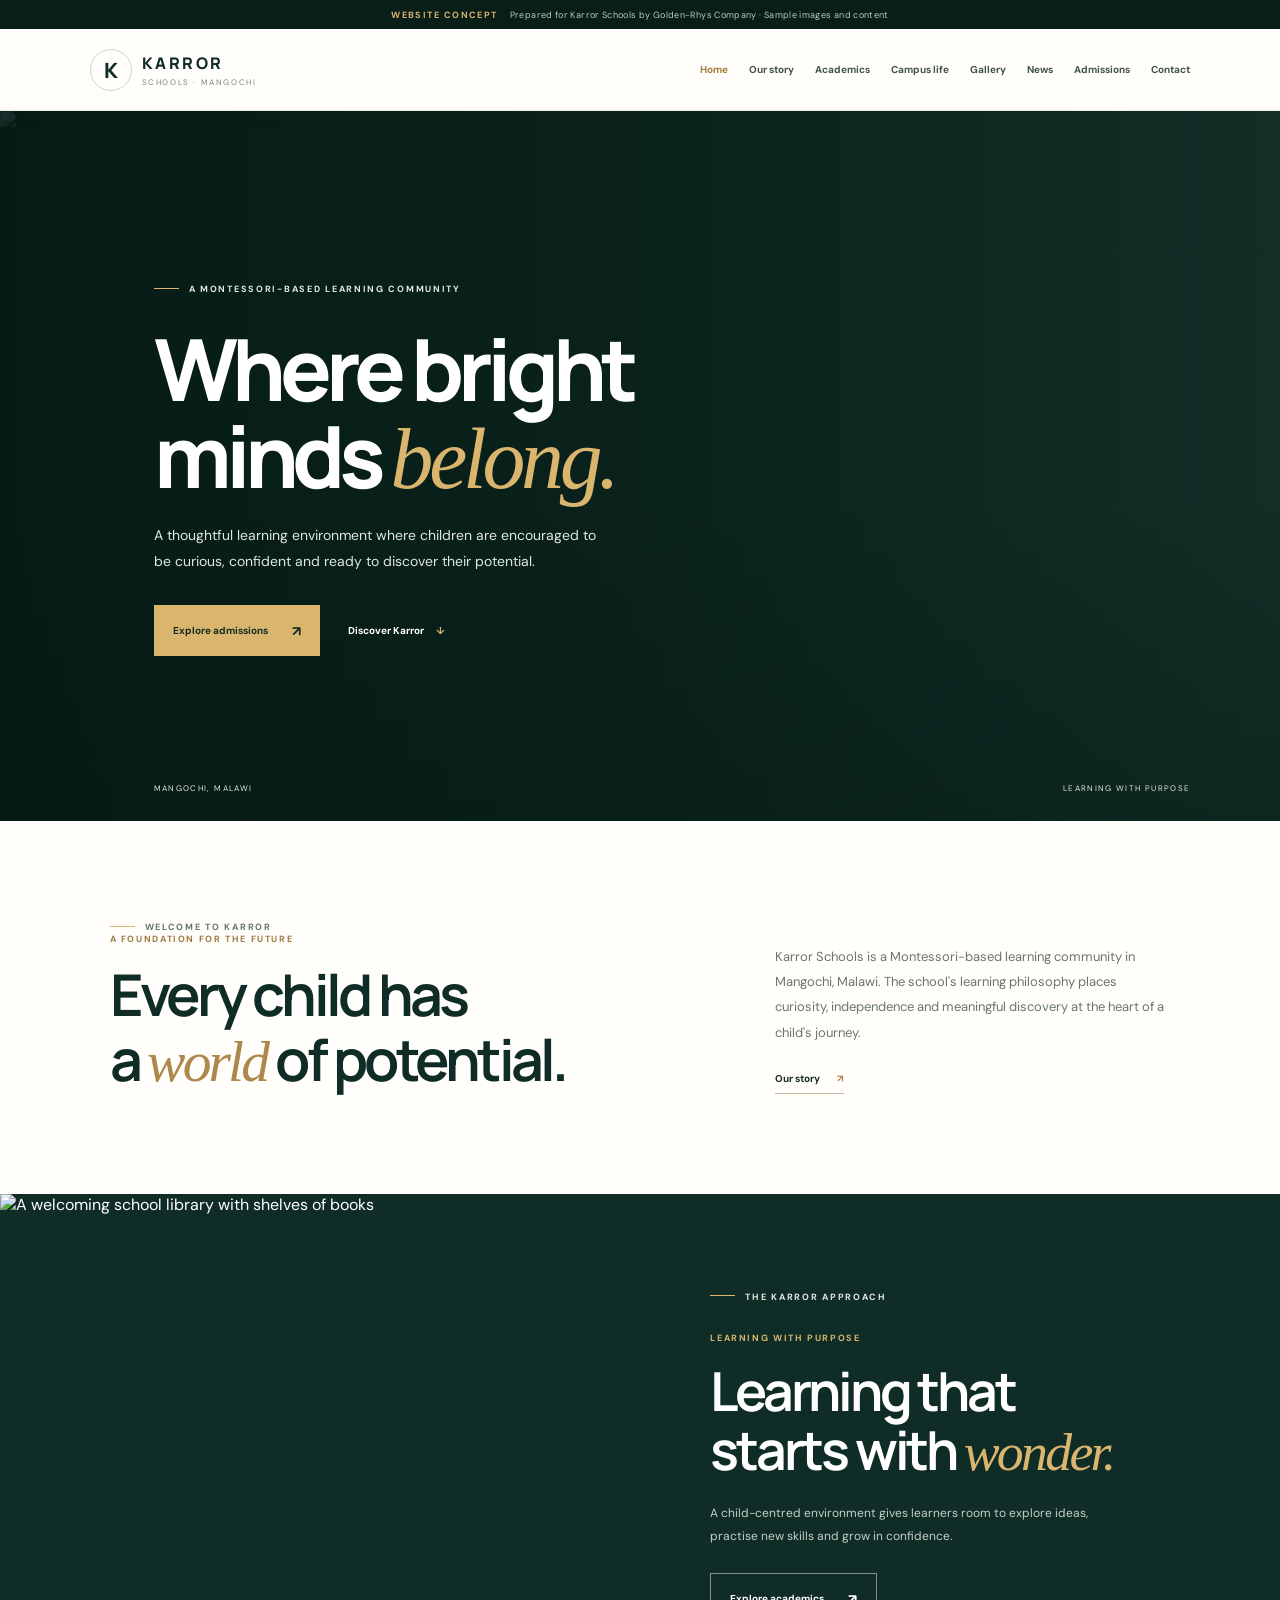
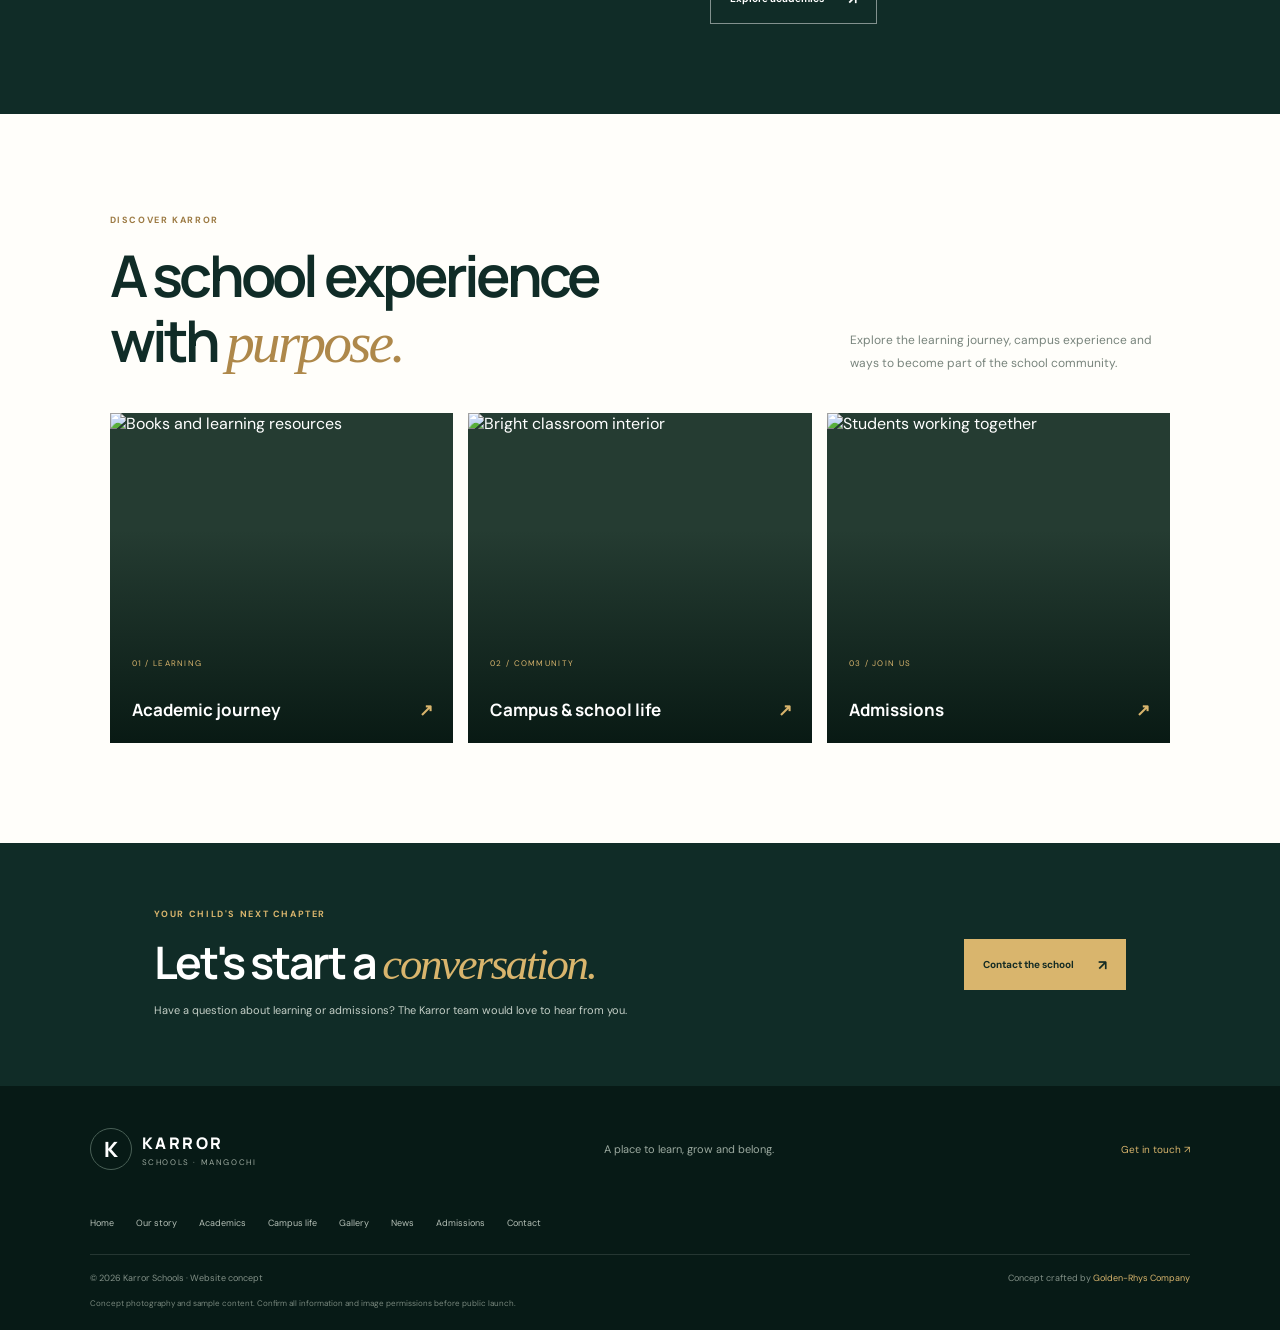
==== commit 2e71c375: "Replace classroom photo with school library image" ====
--- a/index.html
+++ b/index.html
@@ -1,5 +1,5 @@
 <!doctype html><html lang="en"><head><meta charset="utf-8"><meta name="viewport" content="width=device-width, initial-scale=1"><meta name="theme-color" content="#102c27"><meta name="description" content="Karror Schools website concept in Mangochi, Malawi."><title>A place to learn, grow & belong | Karror Schools</title><link rel="preconnect" href="https://fonts.googleapis.com"><link rel="preconnect" href="https://fonts.gstatic.com" crossorigin><link rel="preconnect" href="https://images.unsplash.com"><link href="https://fonts.googleapis.com/css2?family=DM+Sans:wght@400;500;600;700&family=Manrope:wght@400;500;600;700;800&display=swap" rel="stylesheet"><link rel="stylesheet" href="styles.css"></head><body id="top"><div class="concept-bar"><b>WEBSITE CONCEPT</b><span>Prepared for Karror Schools by Golden-Rhys Company · Sample images and content</span></div><header class="site-header"><a class="brand" href="index.html"><span class="brand-mark">K</span><span><strong>KARROR</strong><small>SCHOOLS · MANGOCHI</small></span></a><button class="menu-toggle" aria-label="Open navigation" aria-expanded="false"><i></i><i></i></button><nav class="main-nav"><a class="active" href="index.html">Home</a><a  href="about.html">Our story</a><a  href="academics.html">Academics</a><a  href="campus.html">Campus life</a><a  href="gallery.html">Gallery</a><a  href="news.html">News</a><a  href="admissions.html">Admissions</a><a  href="contact.html">Contact</a></nav></header><main><section class="home-hero"><img src="https://images.unsplash.com/photo-1637148778990-621fbe8a8358?auto=format&fit=crop&w=1800&q=88" alt="Teacher engaging with young African learners in a classroom"><div class="hero-overlay"></div><div class="hero-copy"><span class="eyebrow">A MONTESSORI-BASED LEARNING COMMUNITY</span><h1>Where bright<br>minds <em>belong.</em></h1><p>A thoughtful learning environment where children are encouraged to be curious, confident and ready to discover their potential.</p><div class="hero-actions"><a class="btn btn-gold" href="admissions.html">Explore admissions <b>↗</b></a><a class="text-cta" href="about.html">Discover Karror <span>↓</span></a></div></div><div class="hero-bottom"><span>MANGOCHI, MALAWI</span><span>LEARNING WITH PURPOSE</span></div></section>
 <section class="intro-band wrap"><div class="eyebrow dark">WELCOME TO KARROR</div><div class="intro-layout"><div><p class="kicker">A FOUNDATION FOR THE FUTURE</p><h2>Every child has<br>a <em>world</em> of potential.</h2></div><div><p>Karror Schools is a Montessori-based learning community in Mangochi, Malawi. The school's learning philosophy places curiosity, independence and meaningful discovery at the heart of a child's journey.</p><a class="under-link" href="about.html">Our story <b>↗</b></a></div></div></section>
-<section class="feature-band"><div class="feature-photo"><img src="https://images.unsplash.com/photo-1473649085228-583485e6e4d7?auto=format&fit=crop&w=1200&q=88" alt="African children learning together in a classroom" loading="lazy"></div><div class="feature-copy"><span class="eyebrow">THE KARROR APPROACH</span><p class="kicker gold">LEARNING WITH PURPOSE</p><h2>Learning that<br>starts with <em>wonder.</em></h2><p>A child-centred environment gives learners room to explore ideas, practise new skills and grow in confidence.</p><a class="btn btn-outline" href="academics.html">Explore academics <b>↗</b></a></div></section>
+<section class="feature-band"><div class="feature-photo"><img src="https://images.unsplash.com/photo-1507842217343-583bb7270b66?auto=format&fit=crop&w=1200&q=88" alt="A welcoming school library with shelves of books" loading="lazy"></div><div class="feature-copy"><span class="eyebrow">THE KARROR APPROACH</span><p class="kicker gold">LEARNING WITH PURPOSE</p><h2>Learning that<br>starts with <em>wonder.</em></h2><p>A child-centred environment gives learners room to explore ideas, practise new skills and grow in confidence.</p><a class="btn btn-outline" href="academics.html">Explore academics <b>↗</b></a></div></section>
 <section class="wrap home-cards"><div class="section-head"><div><p class="kicker">DISCOVER KARROR</p><h2>A school experience<br>with <em>purpose.</em></h2></div><p>Explore the learning journey, campus experience and ways to become part of the school community.</p></div><div class="three-cards"><a class="image-card" href="academics.html"><img src="https://images.unsplash.com/photo-1497633762265-9d179a990aa6?auto=format&fit=crop&w=1200&q=88" alt="Books and learning resources" loading="lazy"><span>01 / LEARNING</span><h3>Academic journey <b>↗</b></h3></a><a class="image-card" href="campus.html"><img src="https://images.unsplash.com/photo-1509062522246-3755977927d7?auto=format&fit=crop&w=1200&q=88" alt="Bright classroom interior" loading="lazy"><span>02 / COMMUNITY</span><h3>Campus & school life <b>↗</b></h3></a><a class="image-card" href="admissions.html"><img src="https://images.unsplash.com/photo-1503676260728-1c00da094a0b?auto=format&fit=crop&w=1200&q=88" alt="Students working together" loading="lazy"><span>03 / JOIN US</span><h3>Admissions <b>↗</b></h3></a></div></section>
 <section class="cta-strip"><div><p class="kicker gold">YOUR CHILD'S NEXT CHAPTER</p><h2>Let's start a <em>conversation.</em></h2><p>Have a question about learning or admissions? The Karror team would love to hear from you.</p></div><a class="btn btn-gold" href="contact.html">Contact the school <b>↗</b></a></section></main><footer class="site-footer"><div class="footer-main"><a class="brand footer-brand" href="index.html"><span class="brand-mark">K</span><span><strong>KARROR</strong><small>SCHOOLS · MANGOCHI</small></span></a><p>A place to learn, grow and belong.</p><a class="footer-contact" href="contact.html">Get in touch ↗</a></div><div class="footer-links"><a href="index.html">Home</a><a href="about.html">Our story</a><a href="academics.html">Academics</a><a href="campus.html">Campus life</a><a href="gallery.html">Gallery</a><a href="news.html">News</a><a href="admissions.html">Admissions</a><a href="contact.html">Contact</a></div><div class="footer-bottom"><span>© <span id="year"></span> Karror Schools · Website concept</span><span>Concept crafted by <a href="https://golden-rhys.onrender.com/" target="_blank" rel="noopener">Golden-Rhys Company</a></span></div><p class="footer-note">Concept photography and sample content. Confirm all information and image permissions before public launch.</p></footer><a class="back-top" href="#top" aria-label="Back to top">↑</a><script src="script.js"></script></body></html>
--- a/styles.css
+++ b/styles.css
@@ -1 +1,6 @@
-:root{--forest:#102c27;--forest2:#1a4036;--cream:#f5f3eb;--paper:#fffefa;--gold:#d9b56d;--ink:#172a25;--muted:#68736d;--line:#e5e4dc;--serif:Georgia,"Times New Roman",serif;--sans:"DM Sans",sans-serif;--display:"Manrope",sans-serif}*{box-sizing:border-box}html{scroll-behavior:smooth;scroll-padding-top:90px}body{margin:0;background:var(--paper);color:var(--ink);font-family:var(--sans);-webkit-font-smoothing:antialiased}img{max-width:100%}.concept-bar{min-height:30px;background:#091f1a;color:#d7e0d9;display:flex;justify-content:center;align-items:center;gap:12px;padding:6px 16px;font-size:10px}.concept-bar span{color:var(--gold);font-weight:700;letter-spacing:.14em}.concept-bar p{margin:0;color:#b8c2bc}.site-header{height:84px;padding:0 7%;display:flex;align-items:center;justify-content:space-between;background:var(--paper);position:sticky;top:0;z-index:20;border-bottom:1px solid rgba(16,44,39,.08)}.brand{display:flex;align-items:center;gap:11px;text-decoration:none;color:var(--forest)}.brand-mark{width:43px;height:43px;border:1px solid #d6d9cf;border-radius:50%;display:grid;place-items:center;font:800 22px var(--display);color:var(--forest)}.brand strong{display:block;font:800 17px var(--display);letter-spacing:.15em}.brand small{display:block;font-size:8px;letter-spacing:.22em;color:#758078;margin-top:3px}.main-nav{display:flex;align-items:center;gap:24px}.main-nav>a{font-size:11px;color:#40504a;text-decoration:none;font-weight:700;transition:color .2s}.main-nav>a:hover{color:#a77e36}.main-nav .nav-cta{background:var(--forest);color:white;padding:14px 19px}.nav-cta span,.button span{margin-left:14px;color:var(--gold)}.menu-toggle{display:none;background:none;border:0}.hero{height:min(720px,78vw);min-height:570px;position:relative;display:flex;align-items:center;background:#142e28;overflow:hidden}.hero-image{position:absolute;inset:0;background-image:url("https://www.unicef.org/malawi/sites/unicef.org.malawi/files/styles/media_large_image/public/IMG_1225.webp?itok=XF98vj01");background-size:cover;background-position:center 42%;opacity:.8}.hero-shade{position:absolute;inset:0;background:linear-gradient(90deg,rgba(8,29,24,.94),rgba(8,29,24,.69) 46%,rgba(8,29,24,.05)),linear-gradient(0deg,rgba(8,29,24,.42),transparent 45%)}.hero-content{position:relative;z-index:1;color:white;margin-left:12%;max-width:650px;padding:60px 0}.eyebrow,.section-kicker{font-size:9px;letter-spacing:.19em;font-weight:700;color:#7a877e}.eyebrow{display:flex;align-items:center;gap:10px}.eyebrow span{width:24px;height:1px;background:var(--gold)}.eyebrow.light{color:#e2e8df}.hero h1{font:700 clamp(50px,6.7vw,90px)/1.02 var(--display);letter-spacing:-.07em;margin:28px 0 20px}.hero h1 em,h2 em{font-family:var(--serif);font-weight:400;color:var(--gold);letter-spacing:-.045em}.hero-content>p{font-size:15px;line-height:1.85;color:#e0e7e1;max-width:440px}.hero-actions{display:flex;align-items:center;gap:30px;margin-top:32px}.button{display:inline-flex;align-items:center;justify-content:space-between;min-height:52px;padding:0 20px;text-decoration:none;font:700 11px var(--sans);letter-spacing:.02em;border:0;cursor:pointer;transition:transform .2s,background .2s}.button:hover{transform:translateY(-2px)}.button-gold{background:var(--gold);color:#172c25}.button-gold span{color:#172c25}.text-link{font-size:11px;font-weight:700;text-decoration:none}.light-link{color:#fff}.text-link span{margin-left:10px;color:var(--gold)}.hero-note{position:absolute;bottom:34px;left:12%;display:flex;align-items:center;gap:12px;color:#d5ddd6;font-size:8px;line-height:1.8;letter-spacing:.16em}.hero-note b{color:white}.note-line{width:36px;height:1px;background:var(--gold)}.hero-index{position:absolute;bottom:35px;right:7.5%;font-size:11px;color:white;letter-spacing:.12em}.hero-index span{color:var(--gold);padding:0 8px}.section-wrap{padding-left:12%;padding-right:12%}.welcome{padding-top:110px;padding-bottom:105px}.section-kicker{margin-bottom:34px}.welcome-grid{display:grid;grid-template-columns:1fr .85fr;gap:12%;align-items:end}.overline{font-size:9px;letter-spacing:.19em;text-transform:uppercase;color:#9a7840;font-weight:700;margin:0 0 20px}.welcome h2,.section-heading h2,.approach-copy h2,.campus-copy h2,.life-copy h2,.admission-copy h2,.faq-grid h2,.contact-inner h2{font:650 clamp(38px,4.6vw,62px)/1.12 var(--display);letter-spacing:-.06em;color:var(--forest);margin:0}.welcome h2 em,.section-heading h2 em,.admission-copy h2 em{color:#b18b4b}.welcome-copy p,.admission-copy>p{font-size:13px;line-height:1.95;color:#68736d;margin:0 0 15px}.under-link{display:inline-block;color:var(--forest);font-size:11px;font-weight:700;text-decoration:none;border-bottom:1px solid #b7aa8e;padding:0 0 8px;margin-top:14px}.under-link span{color:#ad8749;margin-left:14px}.values-strip{margin-top:78px;border-top:1px solid var(--line);border-bottom:1px solid var(--line);display:grid;grid-template-columns:repeat(3,1fr)}.values-strip>div{padding:24px 24px 23px 0;display:grid;grid-template-columns:32px 1fr;column-gap:10px}.values-strip>div+div{border-left:1px solid var(--line);padding-left:25px}.values-strip span{grid-row:span 2;font-size:10px;color:#b18b4b}.values-strip b{font:700 14px var(--display);color:var(--forest)}.values-strip small{font-size:10px;color:#89918a;margin-top:6px}.approach-section{background:var(--forest);padding:100px 0;color:white}.approach-grid{display:grid;grid-template-columns:.85fr 1fr;gap:9%;align-items:center}.light-kicker{color:#a9b8ad}.gold-overline{color:var(--gold)}.approach-copy h2,.life-copy h2,.campus-copy h2,.faq-grid h2,.contact-inner h2{color:#fff}.body-light{font-size:13px;line-height:1.95;color:#c6d1c9;max-width:440px;margin:22px 0 28px}.button-outline{border:1px solid rgba(255,255,255,.42);color:white;background:transparent}.button-outline span{color:var(--gold)}.approach-photo{height:430px;position:relative}.approach-photo img,.campus-photo img,.life-image img,.admission-visual img,.gallery-grid img{width:100%;height:100%;object-fit:cover;display:block}.photo-label{position:absolute;bottom:0;left:0;right:0;padding:20px 24px;background:linear-gradient(0deg,rgba(0,0,0,.7),transparent);font-size:8px;letter-spacing:.16em;color:var(--gold)}.academics,.features,.gallery{padding-top:105px;padding-bottom:105px}.section-heading{display:flex;justify-content:space-between;align-items:end;gap:60px;margin-bottom:45px}.section-desc{max-width:315px;font-size:12px;line-height:1.9;color:#7a847d;margin:0 0 5px}.academic-grid{display:grid;grid-template-columns:repeat(3,1fr);gap:14px}.academic-card{background:#f3f2eb;padding:30px 28px 26px;min-height:280px;position:relative}.academic-card.featured{background:var(--forest);color:white}.card-no{position:absolute;right:24px;top:25px;font-size:10px;color:#a7aaa0}.featured .card-no{color:#a8b8ad}.academic-icon{width:43px;height:43px;border:1px solid #d5d4c9;border-radius:50%;display:grid;place-items:center;color:#a7803f;font-size:20px;margin-bottom:30px}.featured .academic-icon{border-color:#536a60}.academic-card h3{font:700 17px var(--display);margin:0 0 12px;color:var(--forest)}.featured h3{color:white}.academic-card p{font-size:11px;line-height:1.8;color:#778078;margin:0 0 24px}.featured p{color:#c2cdc5}.academic-card small{font-size:8px;letter-spacing:.16em;font-weight:700;color:#a7803f}.fine-print{font-size:9px;line-height:1.7;color:#969c95;margin-top:18px}.campus-section{display:grid;grid-template-columns:1.05fr .95fr;background:#142f29;min-height:520px}.campus-photo{min-height:520px}.campus-copy{padding:80px 13% 70px 12%;align-self:center}.campus-copy h2,.life-copy h2{font-size:clamp(37px,4vw,55px)}.features{padding-top:105px;padding-bottom:100px}.feature-grid{display:grid;grid-template-columns:1fr 1fr;border-top:1px solid var(--line)}.feature-grid article{display:flex;gap:22px;padding:26px 28px 25px 0;border-bottom:1px solid var(--line)}.feature-grid article:nth-child(odd){border-right:1px solid var(--line)}.feature-grid article:nth-child(even){padding-left:28px}.feature-grid article>span{font-size:10px;color:#b18b4b;padding-top:3px}.feature-grid h3{font:700 15px var(--display);margin:0 0 8px;color:var(--forest)}.feature-grid p{font-size:11px;line-height:1.7;color:#7a847d;margin:0;max-width:300px}.life-section{display:grid;grid-template-columns:1.05fr .95fr;background:#142f29;min-height:510px}.life-image{min-height:510px}.life-copy{padding:80px 13% 70px 12%;align-self:center}.admissions{padding-top:115px;padding-bottom:115px;display:grid;grid-template-columns:.9fr 1fr;gap:11%;align-items:center}.admission-visual{height:520px;position:relative}.admission-stamp{position:absolute;right:-30px;bottom:35px;background:var(--gold);width:118px;height:118px;border-radius:50%;display:grid;place-content:center;text-align:center;font-size:9px;line-height:1.5;letter-spacing:.12em;font-weight:700;color:var(--forest);transform:rotate(8deg)}.admission-stamp em{font:italic 16px var(--serif);letter-spacing:0}.admission-copy h2{font-size:clamp(37px,4.1vw,55px)}.admission-copy>p{margin-top:20px}.steps{margin:27px 0 28px;border-top:1px solid var(--line)}.steps>div{display:flex;gap:18px;padding:14px 0;border-bottom:1px solid var(--line)}.steps>div>span{font-size:10px;color:#b18b4b;padding-top:3px}.steps p{margin:0}.steps b{display:block;font:700 12px var(--display);color:var(--forest)}.steps small{display:block;font-size:10px;color:#828b83;margin-top:5px;line-height:1.6}.button-dark{background:var(--forest);color:white}.button-dark span{color:var(--gold)}.gallery{padding-top:90px;padding-bottom:100px;background:#f7f6f0}.gallery-grid{display:grid;grid-template-columns:1.25fr 1fr 1fr;gap:14px}.gallery-grid figure{margin:0;height:260px;position:relative;overflow:hidden;background:#dfe3dc}.gallery-grid .gallery-large{height:360px;grid-row:span 2}.gallery-grid img{transition:transform .5s}.gallery-grid figure:hover img{transform:scale(1.04)}.gallery-grid figcaption{position:absolute;bottom:0;left:0;right:0;padding:28px 18px 15px;color:white;font:600 13px var(--display);background:linear-gradient(0deg,rgba(0,0,0,.68),transparent)}.faq-section{background:var(--forest);padding:100px 0}.faq-grid{display:grid;grid-template-columns:.8fr 1fr;gap:12%;align-items:start}.faq-grid h2{font-size:clamp(37px,4vw,54px)}.faq-list details{border-bottom:1px solid rgba(255,255,255,.2);padding:20px 0;color:white}.faq-list details:first-child{border-top:1px solid rgba(255,255,255,.2)}.faq-list summary{list-style:none;cursor:pointer;display:flex;justify-content:space-between;gap:20px;font:700 13px var(--display)}.faq-list summary::-webkit-details-marker{display:none}.faq-list summary span{color:var(--gold);font-size:18px;transition:transform .2s}.faq-list details[open] summary span{transform:rotate(45deg)}.faq-list details p{font-size:11px;line-height:1.8;color:#c3cec6;max-width:500px;margin:14px 28px 0 0}.contact-section{background:#0b211d;position:relative;overflow:hidden;padding:100px 12% 80px;color:white}.contact-pattern{position:absolute;width:520px;height:520px;border:1px solid rgba(217,181,109,.12);border-radius:50%;right:-100px;top:-220px;box-shadow:0 0 0 50px rgba(217,181,109,.025),0 0 0 100px rgba(217,181,109,.02)}.contact-inner{position:relative;z-index:1;max-width:670px}.contact-inner h2{font-size:clamp(40px,5vw,65px)}.contact-inner .body-light{margin-bottom:26px}.enquiry-form{display:grid;grid-template-columns:1fr 1fr;gap:10px 14px;max-width:620px}.enquiry-form label{font-size:10px;color:#d6dfd8;align-self:end}.enquiry-form input,.enquiry-form select,.enquiry-form textarea{width:100%;min-width:0;background:rgba(255,255,255,.08);border:1px solid rgba(255,255,255,.2);border-radius:0;color:white;padding:13px;font:12px var(--sans);outline:none}.enquiry-form input:focus,.enquiry-form select:focus,.enquiry-form textarea:focus{border-color:var(--gold)}.enquiry-form select option{color:#172a25}.enquiry-form label:nth-of-type(3),.enquiry-form #enquiry-type,.enquiry-form label:nth-of-type(4),.enquiry-form #enquiry-message,.enquiry-form button,.form-note{grid-column:1/-1}.enquiry-form textarea{resize:vertical}.enquiry-form button{justify-self:start;margin-top:8px}.form-note{font-size:9px;line-height:1.6;color:#aebbb1;margin:0}.contact-meta{display:flex;gap:65px;margin-top:45px;padding-top:22px;border-top:1px solid rgba(255,255,255,.17)}.contact-meta span{font-size:11px;color:#e3e8e2}.contact-meta small{display:block;color:var(--gold);font-size:8px;letter-spacing:.15em;margin-bottom:8px}.contact-fine{color:#a9b5ab}.site-footer{padding:42px 7.5% 20px;background:#071a16;color:#dce5dd;display:grid;grid-template-columns:1fr 1fr;align-items:center}.footer-brand{color:white}.footer-brand .brand-mark{border-color:#496056;color:white}.footer-brand small{color:#9ca99f}.site-footer>p{font-size:11px;color:#9ba99f;text-align:right}.footer-bottom{grid-column:1/-1;border-top:1px solid rgba(255,255,255,.12);margin-top:32px;padding-top:18px;display:flex;justify-content:space-between;font-size:9px;color:#829087}.footer-bottom a{color:var(--gold);text-decoration:none}.back-top{position:fixed;right:20px;bottom:20px;width:40px;height:40px;background:var(--gold);color:var(--forest);display:grid;place-items:center;text-decoration:none;font-size:20px;z-index:15;opacity:0;pointer-events:none;transition:opacity .2s}.back-top.visible{opacity:1;pointer-events:auto}@media(max-width:1000px){.site-header{padding:0 5%}.main-nav{gap:14px}.main-nav>a{font-size:10px}.section-wrap{padding-left:8%;padding-right:8%}.hero-content,.hero-note{margin-left:0;left:8%}.approach-grid{gap:6%}.admissions{gap:8%}.contact-section{padding-left:8%;padding-right:8%}}@media(max-width:760px){.concept-bar{justify-content:flex-start;flex-wrap:wrap;gap:6px;font-size:8px}.concept-bar p{font-size:8px}.site-header{height:70px;padding:0 6%}.brand-mark{width:38px;height:38px}.brand strong{font-size:15px}.menu-toggle{display:flex;flex-direction:column;gap:6px;padding:10px}.menu-toggle span{width:23px;height:1px;background:var(--forest)}.main-nav{display:none;position:absolute;top:70px;left:0;right:0;background:var(--paper);padding:18px 6% 25px;box-shadow:0 12px 18px rgba(0,0,0,.08);align-items:stretch;gap:0;flex-direction:column}.main-nav.open{display:flex}.main-nav>a{padding:12px 0;border-bottom:1px solid var(--line);font-size:13px}.main-nav .nav-cta{margin-top:12px;padding:14px 16px;border:0}.hero{min-height:610px;height:80vh;max-height:750px}.hero-image{background-position:58% center}.hero-shade{background:linear-gradient(90deg,rgba(8,29,24,.9),rgba(8,29,24,.42)),linear-gradient(0deg,rgba(8,29,24,.48),transparent 55%)}.hero-content{margin:0;padding:45px 7%;max-width:100%}.hero h1{font-size:clamp(49px,13vw,72px)}.hero-content>p{font-size:13px;max-width:340px}.hero-actions{gap:18px;flex-wrap:wrap}.hero-note{left:7%;bottom:25px}.hero-index{right:7%;bottom:29px}.section-wrap{padding-left:7%;padding-right:7%}.welcome,.academics,.features,.gallery{padding-top:75px;padding-bottom:75px}.section-kicker{margin-bottom:26px}.welcome-grid,.approach-grid,.admissions,.faq-grid{grid-template-columns:1fr;gap:28px}.welcome h2,.section-heading h2,.approach-copy h2,.campus-copy h2,.life-copy h2,.admission-copy h2,.faq-grid h2{font-size:43px}.welcome-copy p,.admission-copy>p{font-size:12px}.values-strip{margin-top:48px;grid-template-columns:1fr}.values-strip>div{padding:17px 0}.values-strip>div+div{border-left:0;border-top:1px solid var(--line);padding-left:0}.approach-section,.faq-section{padding:75px 0}.approach-photo{height:330px;margin-top:10px}.section-heading{display:block;margin-bottom:30px}.section-desc{margin-top:18px}.academic-grid{grid-template-columns:1fr;gap:10px}.academic-card{min-height:220px;padding:25px}.academic-icon{margin-bottom:20px}.campus-section,.life-section{grid-template-columns:1fr}.campus-photo,.life-image{min-height:320px;height:320px}.campus-copy,.life-copy{padding:65px 7% 70px}.features{padding-top:75px;padding-bottom:75px}.feature-grid{grid-template-columns:1fr}.feature-grid article:nth-child(odd){border-right:0}.feature-grid article:nth-child(even){padding-left:0}.admissions{padding-top:75px;padding-bottom:80px}.admission-visual{height:360px;margin:0 20px 10px 0}.admission-stamp{width:96px;height:96px;right:-20px;bottom:20px;font-size:8px}.gallery-grid{grid-template-columns:1fr 1fr;gap:10px}.gallery-grid .gallery-large{grid-column:1/-1;grid-row:auto;height:280px}.gallery-grid figure{height:190px}.faq-grid{gap:35px}.contact-section{padding:75px 7% 60px}.contact-inner h2{font-size:45px}.enquiry-form{grid-template-columns:1fr}.enquiry-form label,.enquiry-form input,.enquiry-form select,.enquiry-form textarea,.enquiry-form button,.form-note{grid-column:1}.enquiry-form label{margin-top:7px}.contact-meta{gap:28px;flex-wrap:wrap;margin-top:35px}.site-footer{padding:34px 7% 18px;grid-template-columns:1fr;gap:14px}.site-footer>p{text-align:left;margin:0}.footer-bottom{margin-top:18px;gap:12px;flex-direction:column}.button{min-height:49px}}@media(prefers-reduced-motion:reduce){html{scroll-behavior:auto}*,*::before,*::after{transition:none!important}}.people{padding-top:100px;padding-bottom:95px}.people-grid{display:grid;grid-template-columns:repeat(3,1fr);gap:14px}.people-grid article{padding:30px;background:#f3f2eb;min-height:230px}.people-icon{width:42px;height:42px;border:1px solid #d7d5ca;border-radius:50%;display:grid;place-items:center;color:#a7803f;font-size:19px;margin-bottom:25px}.people-grid h3,.update-copy h3{font:700 16px var(--display);color:var(--forest);margin:0 0 10px}.people-grid p,.update-copy p{font-size:11px;line-height:1.8;color:#778078;margin:0 0 18px}.people-grid article>span,.update-copy small{font-size:8px;letter-spacing:.15em;font-weight:700;color:#a7803f}.updates{padding-top:90px;padding-bottom:100px;background:#f7f6f0}.updates-grid{display:grid;grid-template-columns:repeat(3,1fr);gap:16px}.updates-grid article{background:white}.update-art{height:180px;padding:20px;display:flex;flex-direction:column;justify-content:space-between;color:white;background:var(--forest)}.update-art span{font:600 35px var(--display);opacity:.5}.update-art b{font-size:9px;letter-spacing:.18em}.update-art-two{background:#8a7047}.update-art-three{background:#49685a}.update-copy{padding:22px 22px 25px}.update-copy h3{margin-top:9px}@media(max-width:760px){.people,.updates{padding-top:75px;padding-bottom:75px}.people-grid,.updates-grid{grid-template-columns:1fr}.people-grid article{min-height:190px}.update-art{height:150px}.main-nav{max-height:calc(100vh - 80px);overflow:auto}}+/* Multi-page school concept refresh */
+:root{--forest:#102c27;--deep:#091e19;--gold:#d9b56d;--paper:#fffefa;--cream:#f5f3eb;--ink:#172a25;--muted:#737d76;--line:#e6e5dc;--display:"Manrope",sans-serif;--body:"DM Sans",sans-serif}
+*{box-sizing:border-box}html{scroll-behavior:smooth;scroll-padding-top:100px}body{margin:0;background:var(--paper);color:var(--ink);font-family:var(--body);-webkit-font-smoothing:antialiased}img{display:block;max-width:100%}a{color:inherit}.concept-bar{min-height:29px;background:var(--deep);color:#bdc8bf;display:flex;justify-content:center;align-items:center;gap:12px;padding:6px 14px;font-size:9px;letter-spacing:.04em}.concept-bar b{color:var(--gold);letter-spacing:.16em}.site-header{height:82px;padding:0 7%;display:flex;align-items:center;justify-content:space-between;position:sticky;top:0;z-index:50;background:rgba(255,254,250,.97);backdrop-filter:blur(12px);border-bottom:1px solid rgba(16,44,39,.09)}.brand{display:flex;align-items:center;gap:10px;text-decoration:none;color:var(--forest)}.brand-mark{width:42px;height:42px;border:1px solid #cdd4ca;border-radius:50%;display:grid;place-items:center;font:800 21px var(--display)}.brand strong{display:block;font:800 16px var(--display);letter-spacing:.16em}.brand small{display:block;font-size:8px;letter-spacing:.2em;color:#7b867e;margin-top:3px}.main-nav{display:flex;align-items:center;gap:21px}.main-nav a{text-decoration:none;color:#42514a;font-size:10px;font-weight:700;transition:color .2s}.main-nav a:hover,.main-nav a.active{color:#a47b37}.menu-toggle{display:none}.home-hero{height:min(710px,75vw);min-height:570px;position:relative;display:flex;align-items:center;overflow:hidden;background:#132f28}.home-hero>img{position:absolute;width:100%;height:100%;object-fit:cover;object-position:center 38%}.hero-overlay{position:absolute;inset:0;background:linear-gradient(90deg,rgba(5,25,20,.91),rgba(5,25,20,.62) 48%,rgba(5,25,20,.04)),linear-gradient(0deg,rgba(5,25,20,.36),transparent 45%)}.hero-copy{position:relative;color:white;margin-left:12%;max-width:640px;padding:50px 0}.eyebrow{font-size:9px;letter-spacing:.19em;font-weight:700;color:#e3e9e2}.eyebrow:before{content:"";display:inline-block;width:25px;height:1px;background:var(--gold);vertical-align:middle;margin:0 10px 3px 0}.hero-copy h1,.page-hero h1{font:750 clamp(50px,6.7vw,88px)/1.02 var(--display);letter-spacing:-.07em;margin:28px 0 18px}.hero-copy h1 em,.page-hero h1 em,.feature-copy h2 em,.intro-layout h2 em,.section-head h2 em,.content-grid h2 em,.values-section h2 em,.split-section h2 em,.campus-feature h2 em,.gallery-intro h2 em,.cta-strip h2 em,.faq-grid h2 em{font-family:Georgia,serif;font-weight:400;color:var(--gold);letter-spacing:-.05em}.hero-copy>p,.page-hero-inner>p{font-size:14px;line-height:1.9;color:#e1e7e1;max-width:450px}.hero-actions{display:flex;align-items:center;gap:28px;margin-top:30px}.btn{display:inline-flex;align-items:center;justify-content:space-between;gap:24px;min-height:51px;padding:0 19px;text-decoration:none;border:0;font:700 10px var(--body);cursor:pointer;transition:transform .2s,background .2s}.btn:hover{transform:translateY(-2px)}.btn b{font-size:14px}.btn-gold{background:var(--gold);color:#142b24}.btn-outline{border:1px solid rgba(255,255,255,.48);color:white;background:transparent}.btn-dark{background:var(--forest);color:white}.text-cta{font-size:10px;text-decoration:none;font-weight:700;color:white}.text-cta span{color:var(--gold);margin-left:10px}.hero-bottom{position:absolute;bottom:28px;left:12%;right:7%;display:flex;justify-content:space-between;color:#e3e9e2;font-size:8px;letter-spacing:.17em}.wrap{max-width:1240px;margin:auto;padding-left:7%;padding-right:7%}.intro-band{padding-top:100px;padding-bottom:100px}.eyebrow.dark{color:#66756c}.kicker{font-size:9px;letter-spacing:.18em;font-weight:700;color:#9c7a43;margin:0 0 17px}.kicker.gold{color:var(--gold)}.intro-layout{display:grid;grid-template-columns:1fr .75fr;gap:13%;align-items:end}.intro-layout h2,.section-head h2,.content-grid h2,.values-section h2,.split-section h2,.gallery-intro h2{font:650 clamp(38px,4.5vw,59px)/1.12 var(--display);letter-spacing:-.065em;color:var(--forest);margin:0}.intro-layout h2 em,.section-head h2 em,.content-grid h2 em,.split-section h2 em,.gallery-intro h2 em{color:#ae884a}.intro-layout>div:nth-child(2) p,.prose p{font-size:13px;line-height:1.95;color:#69766e;margin:0 0 15px}.under-link{display:inline-block;text-decoration:none;font-size:10px;font-weight:700;border-bottom:1px solid #c6b99d;padding:0 0 8px;margin-top:12px}.under-link b{color:#ad8749;margin-left:15px}.feature-band{display:grid;grid-template-columns:1fr 1fr;background:var(--forest);color:white;min-height:520px}.feature-photo img{width:100%;height:100%;object-fit:cover}.feature-copy{align-self:center;padding:75px 13% 75px 11%}.feature-copy .kicker{margin-top:27px}.feature-copy h2,.campus-feature h2{font:650 clamp(38px,4.2vw,56px)/1.1 var(--display);letter-spacing:-.06em;margin:0}.feature-copy>p:not(.kicker),.campus-feature p:not(.kicker){font-size:12px;line-height:1.9;color:#c4d0c7;max-width:410px;margin:20px 0 26px}.section-head{display:flex;justify-content:space-between;align-items:end;gap:50px;margin-bottom:38px}.section-head>p{font-size:12px;line-height:1.9;color:#78847c;max-width:320px;margin:0}.home-cards{padding-top:100px;padding-bottom:100px}.three-cards{display:grid;grid-template-columns:repeat(3,1fr);gap:15px}.image-card{position:relative;min-height:330px;overflow:hidden;text-decoration:none;background:#253c32;color:white}.image-card:after{content:"";position:absolute;inset:35% 0 0;background:linear-gradient(transparent,rgba(4,20,15,.86))}.image-card img{position:absolute;width:100%;height:100%;object-fit:cover;transition:transform .5s}.image-card:hover img{transform:scale(1.05)}.image-card>span,.image-card h3{position:absolute;z-index:1;left:22px;right:20px}.image-card>span{bottom:75px;font-size:8px;letter-spacing:.16em;color:var(--gold)}.image-card h3{bottom:22px;margin:0;font:700 17px var(--display);display:flex;justify-content:space-between}.image-card h3 b{color:var(--gold)}.cta-strip{background:var(--forest);color:white;padding:65px 12%;display:flex;justify-content:space-between;align-items:center;gap:35px}.cta-strip h2{font:650 clamp(30px,3.5vw,45px)/1.1 var(--display);letter-spacing:-.05em;margin:0}.cta-strip p:not(.kicker){font-size:11px;line-height:1.8;color:#c3cec6;max-width:520px;margin:12px 0 0}.page-hero{min-height:440px;display:flex;align-items:center;position:relative;background:#16342b;overflow:hidden}.page-hero:before{content:"";position:absolute;inset:0;background-image:var(--page-image);background-size:cover;background-position:center 42%;opacity:.62}.page-hero:after{content:"";position:absolute;inset:0;background:linear-gradient(90deg,rgba(5,25,20,.92),rgba(5,25,20,.55) 62%,rgba(5,25,20,.12))}.page-hero-inner{position:relative;z-index:1;margin-left:12%;max-width:650px;padding:65px 7% 65px 0;color:white}.page-hero h1{font-size:clamp(44px,5.6vw,70px);margin:24px 0 15px}.content-grid{padding-top:90px;padding-bottom:90px;display:grid;grid-template-columns:.85fr 1fr;gap:12%;align-items:start}.prose p:first-child{margin-top:0}.values-section{background:var(--forest);color:white;padding:85px 0}.values-section h2{color:white}.value-grid{display:grid;grid-template-columns:repeat(4,1fr);gap:15px;margin-top:40px}.value-grid article{border-top:1px solid rgba(255,255,255,.2);padding:22px 10px 0 0}.value-grid article>b{font-size:10px;color:var(--gold)}.value-grid h3,.activity-grid h3{font:700 17px var(--display);margin:22px 0 9px}.value-grid p,.activity-grid p{font-size:11px;line-height:1.8;color:#c4d0c7;margin:0}.split-section{display:grid;grid-template-columns:1fr 1fr;gap:9%;align-items:center;padding-top:90px;padding-bottom:90px}.split-section>img{width:100%;height:380px;object-fit:cover}.split-section .prose{font-size:12px;line-height:1.9;color:#6f7a72}.programme-list{padding-bottom:90px}.programme-list article{display:grid;grid-template-columns:.85fr 1fr;gap:8%;align-items:center;border-top:1px solid var(--line);padding:25px 0}.programme-list img{width:100%;height:260px;object-fit:cover}.programme-list article span{font-size:8px;letter-spacing:.16em;color:#a27c40;font-weight:700}.programme-list h2{font:700 25px var(--display);color:var(--forest);margin:13px 0}.programme-list p{font-size:12px;line-height:1.9;color:#758078;max-width:450px}.campus-feature{display:grid;grid-template-columns:1.1fr .9fr;background:var(--forest);color:white}.campus-feature>img{width:100%;height:440px;object-fit:cover}.campus-feature>div{align-self:center;padding:55px 12%}.campus-feature h2{font-size:clamp(35px,4vw,50px)}.activity-grid{display:grid;grid-template-columns:repeat(3,1fr);gap:22px;padding-top:65px;padding-bottom:90px}.activity-grid article{border-top:1px solid var(--line);padding-top:20px}.activity-grid article>span{font-size:10px;color:#a27c40}.activity-grid h3{color:var(--forest);margin-top:18px}.activity-grid p{color:#778078}.gallery-intro{padding-top:80px;padding-bottom:30px;max-width:1240px}.gallery-intro>p:last-child{font-size:12px;line-height:1.8;color:#78847c;max-width:600px}.gallery-grid{display:grid;grid-template-columns:repeat(3,1fr);gap:14px;padding-bottom:100px}.gallery-grid figure{margin:0;position:relative;height:255px;overflow:hidden;background:#e5e8e2}.gallery-grid .gallery-wide{grid-column:span 2;height:350px}.gallery-grid img{width:100%;height:100%;object-fit:cover;transition:transform .5s}.gallery-grid figure:hover img{transform:scale(1.04)}.gallery-grid figcaption{position:absolute;bottom:0;left:0;right:0;padding:28px 18px 15px;color:white;font:600 13px var(--display);background:linear-gradient(0deg,rgba(0,0,0,.7),transparent)}.admission-steps{max-width:950px;padding-bottom:100px}.admission-steps article{display:flex;gap:24px;padding:24px 0;border-top:1px solid var(--line)}.admission-steps article>span{font:600 15px var(--display);color:#a27c40}.admission-steps h3{font:700 17px var(--display);margin:0 0 8px;color:var(--forest)}.admission-steps p{font-size:12px;line-height:1.8;color:#748078;margin:0}.news-grid{display:grid;grid-template-columns:repeat(3,1fr);gap:16px;padding-bottom:50px}.news-grid article{background:#f4f3ed;padding-bottom:22px}.news-art{height:165px;background:#173a30;color:white;padding:20px;display:flex;flex-direction:column;justify-content:space-between;font:600 35px var(--display)}.news-art b{font:700 9px var(--body);letter-spacing:.16em;color:var(--gold)}.gold-art{background:#8b744d}.green-art{background:#4b6c5d}.news-grid article>small,.news-grid h3,.news-grid p{margin-left:20px;margin-right:20px}.news-grid article>small{display:block;margin-top:20px;color:#a17b40;font-size:8px;letter-spacing:.15em;font-weight:700}.news-grid h3{font:700 17px var(--display);color:var(--forest);margin-top:9px;margin-bottom:8px}.news-grid p{font-size:11px;line-height:1.8;color:#748078}.notice-box{max-width:950px;padding:25px;background:#f5f3eb;margin-bottom:90px}.notice-box>b{font-size:9px;letter-spacing:.16em;color:#a17b40}.notice-box p{font-size:12px;line-height:1.8;color:#69766e;margin-bottom:0}.contact-layout{display:grid;grid-template-columns:.9fr 1fr;gap:10%;padding-top:85px;padding-bottom:100px}.contact-layout h2{font:650 clamp(38px,4.5vw,58px)/1.1 var(--display);color:var(--forest);letter-spacing:-.06em;margin:0}.contact-layout h2 em{font-family:Georgia,serif;color:#ae884a;font-weight:400}.contact-intro{font-size:12px;line-height:1.8;color:#778078;max-width:350px}.contact-facts{border-top:1px solid var(--line);margin-top:35px}.contact-facts div{padding:15px 0;border-bottom:1px solid var(--line)}.contact-facts small{display:block;font-size:8px;letter-spacing:.16em;color:#a17b40;margin-bottom:6px}.contact-facts b{font:600 12px var(--display);color:var(--forest)}.contact-form{background:#f4f3ed;padding:30px;display:flex;flex-direction:column;gap:10px}.contact-form h3{font:700 20px var(--display);color:var(--forest);margin:0 0 8px}.contact-form label{font-size:10px;font-weight:700;color:#536159;margin-top:5px}.contact-form input,.contact-form select,.contact-form textarea{width:100%;border:1px solid #dcded5;background:white;padding:13px;font:12px var(--body);color:var(--ink);border-radius:0}.contact-form textarea{resize:vertical}.contact-form .btn{align-self:flex-start;margin-top:8px}.fine-print{font-size:9px;line-height:1.7;color:#969c95}.site-footer{background:#071a16;color:#dce5dd;padding:42px 7% 22px}.footer-main{display:flex;align-items:center;justify-content:space-between;gap:20px}.footer-brand{color:white}.footer-brand .brand-mark{border-color:#496056}.footer-brand small{color:#9ca99f}.footer-main>p{font-size:11px;color:#9ba99f}.footer-contact{font-size:10px;color:var(--gold);text-decoration:none}.footer-links{display:flex;flex-wrap:wrap;gap:22px;padding:25px 0;border-bottom:1px solid rgba(255,255,255,.12);margin-top:22px}.footer-links a{font-size:9px;color:#b5c0b7;text-decoration:none}.footer-bottom{display:flex;justify-content:space-between;gap:15px;padding-top:17px;font-size:9px;color:#829087}.footer-bottom a{color:var(--gold);text-decoration:none}.footer-note{font-size:8px;color:#78877d;margin:14px 0 0}.back-top{position:fixed;right:18px;bottom:18px;width:39px;height:39px;background:var(--gold);color:var(--forest);display:grid;place-items:center;text-decoration:none;z-index:20;opacity:0;pointer-events:none;transition:opacity .2s}.back-top.visible{opacity:1;pointer-events:auto}
+@media(max-width:1050px){.main-nav{gap:13px}.main-nav a{font-size:9px}.site-header{padding:0 5%}.hero-copy,.hero-bottom{left:8%;margin-left:0}.feature-copy{padding-left:8%;padding-right:8%}}
+@media(max-width:780px){.concept-bar{justify-content:flex-start;flex-wrap:wrap;gap:5px;font-size:8px}.site-header{height:70px;padding:0 6%}.brand-mark{width:37px;height:37px}.brand strong{font-size:14px}.menu-toggle{display:flex;flex-direction:column;gap:6px;border:0;background:none;padding:10px}.menu-toggle i{width:23px;height:1px;background:var(--forest)}.main-nav{display:none;position:absolute;top:70px;left:0;right:0;background:var(--paper);padding:12px 7% 22px;box-shadow:0 14px 20px rgba(0,0,0,.08);max-height:calc(100vh - 80px);overflow:auto;align-items:stretch;flex-direction:column;gap:0}.main-nav.open{display:flex}.main-nav a{padding:12px 0;border-bottom:1px solid var(--line);font-size:12px}.home-hero{height:78vh;min-height:590px;max-height:740px}.home-hero>img{object-position:58% center}.hero-overlay{background:linear-gradient(90deg,rgba(5,25,20,.9),rgba(5,25,20,.43)),linear-gradient(0deg,rgba(5,25,20,.42),transparent)}.hero-copy{margin:0;padding:40px 7%;max-width:100%}.hero-copy h1{font-size:clamp(48px,13vw,70px)}.hero-copy>p{font-size:13px;max-width:340px}.hero-actions{gap:18px;flex-wrap:wrap}.hero-bottom{left:7%;right:7%;font-size:7px}.wrap{padding-left:7%;padding-right:7%}.intro-band,.home-cards{padding-top:70px;padding-bottom:70px}.intro-layout,.feature-band,.content-grid,.split-section,.campus-feature,.contact-layout{grid-template-columns:1fr;gap:25px}.intro-layout h2,.section-head h2,.content-grid h2,.values-section h2,.split-section h2,.gallery-intro h2{font-size:42px}.feature-photo{height:300px}.feature-copy{padding:55px 7% 65px}.feature-copy h2,.campus-feature h2{font-size:43px}.section-head{display:block;margin-bottom:27px}.section-head>p{margin-top:17px}.three-cards{grid-template-columns:1fr}.image-card{min-height:290px}.cta-strip{padding:55px 7%;display:block}.cta-strip .btn{margin-top:24px}.page-hero{min-height:380px}.page-hero-inner{margin-left:7%;padding:55px 7% 55px 0}.page-hero h1{font-size:clamp(42px,11vw,60px)}.content-grid{padding-top:65px;padding-bottom:65px}.value-grid{grid-template-columns:1fr 1fr;gap:25px}.split-section{padding-top:65px;padding-bottom:65px}.split-section>img{height:290px}.programme-list{padding-bottom:65px}.programme-list article{grid-template-columns:1fr;gap:18px}.programme-list img{height:230px}.campus-feature>img{height:290px}.campus-feature>div{padding:55px 7%}.activity-grid{grid-template-columns:1fr;gap:20px;padding-top:45px;padding-bottom:65px}.gallery-intro{padding-top:60px}.gallery-grid{grid-template-columns:1fr 1fr;gap:9px;padding-bottom:65px}.gallery-grid .gallery-wide{grid-column:1/-1;height:260px}.gallery-grid figure{height:180px}.admission-steps{padding-bottom:65px}.news-grid{grid-template-columns:1fr;padding-bottom:35px}.notice-box{margin-bottom:65px}.contact-layout{padding-top:65px;padding-bottom:70px}.contact-form{padding:22px}.footer-main{align-items:flex-start;flex-direction:column}.footer-main>p{margin:0}.footer-links{gap:14px}.footer-bottom{flex-direction:column}.btn{min-height:48px}}
+@media(prefers-reduced-motion:reduce){html{scroll-behavior:auto}*,*:before,*:after{transition:none!important}}
